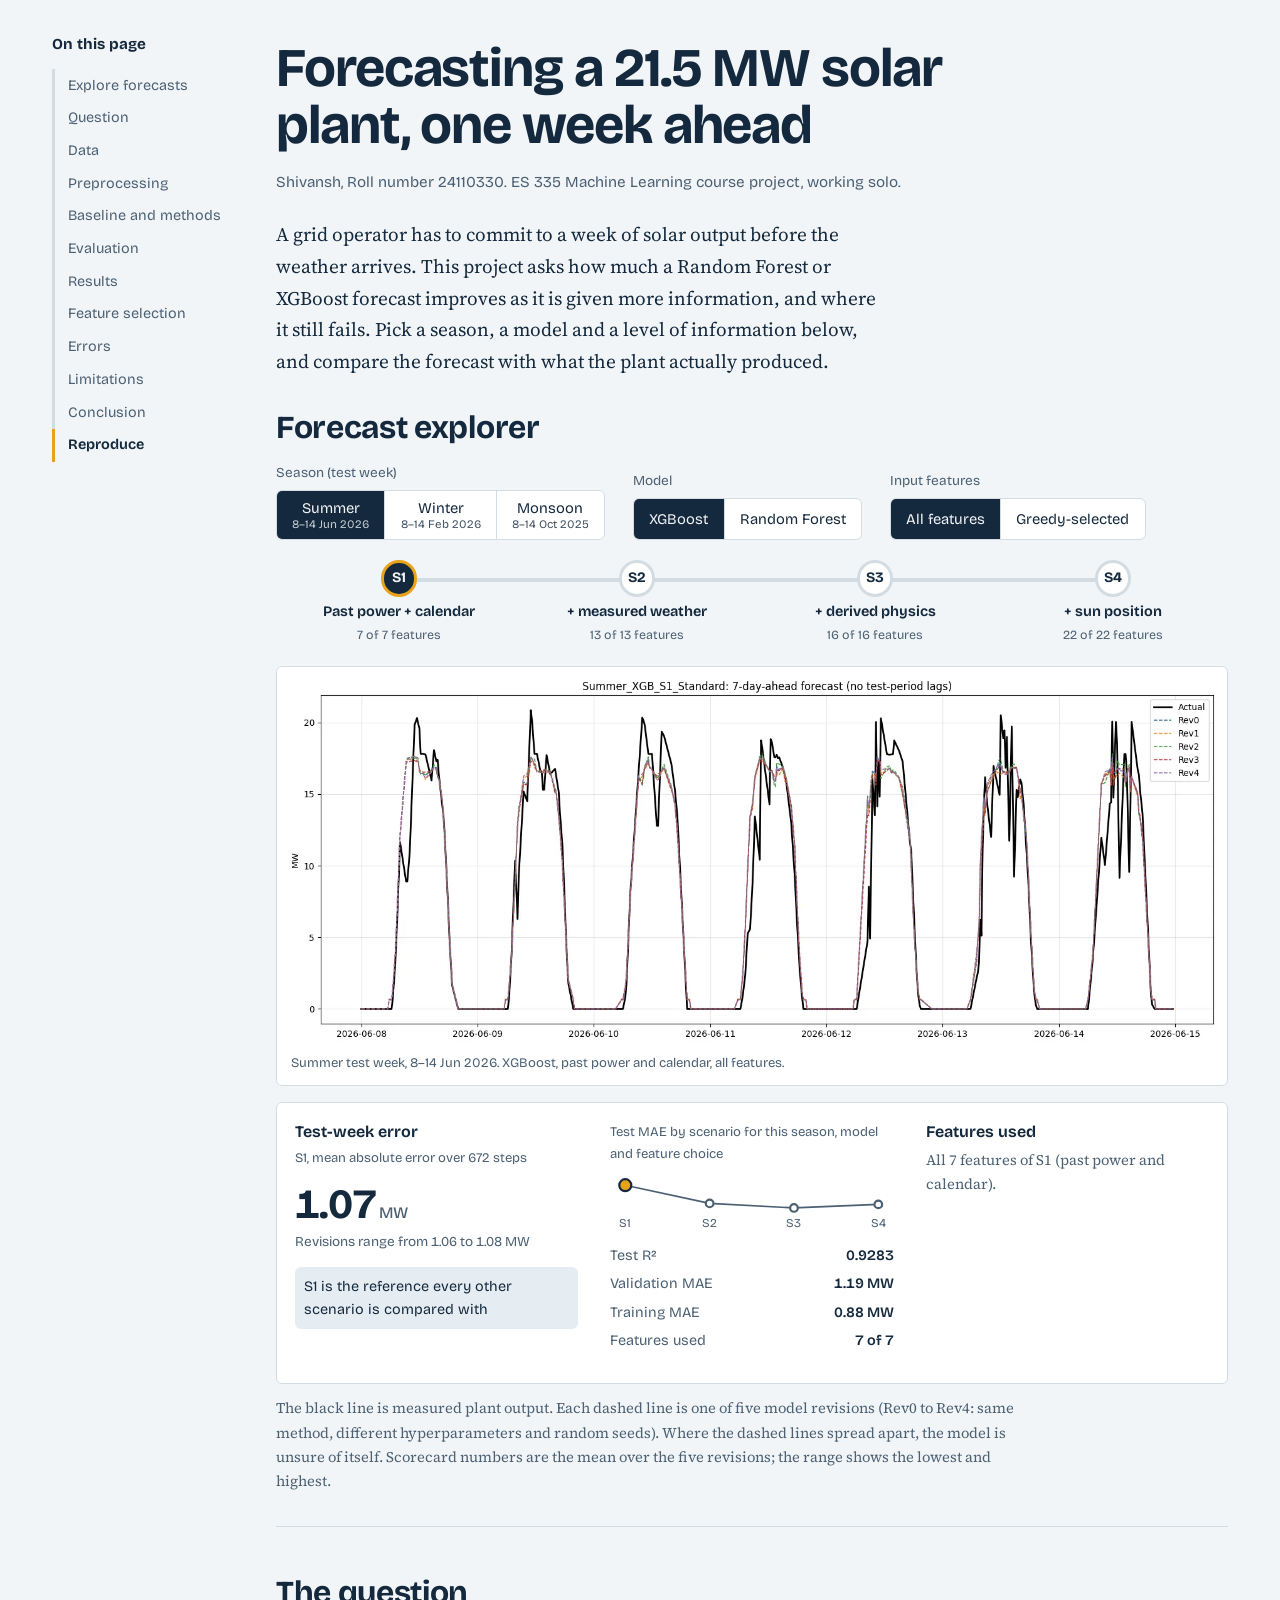
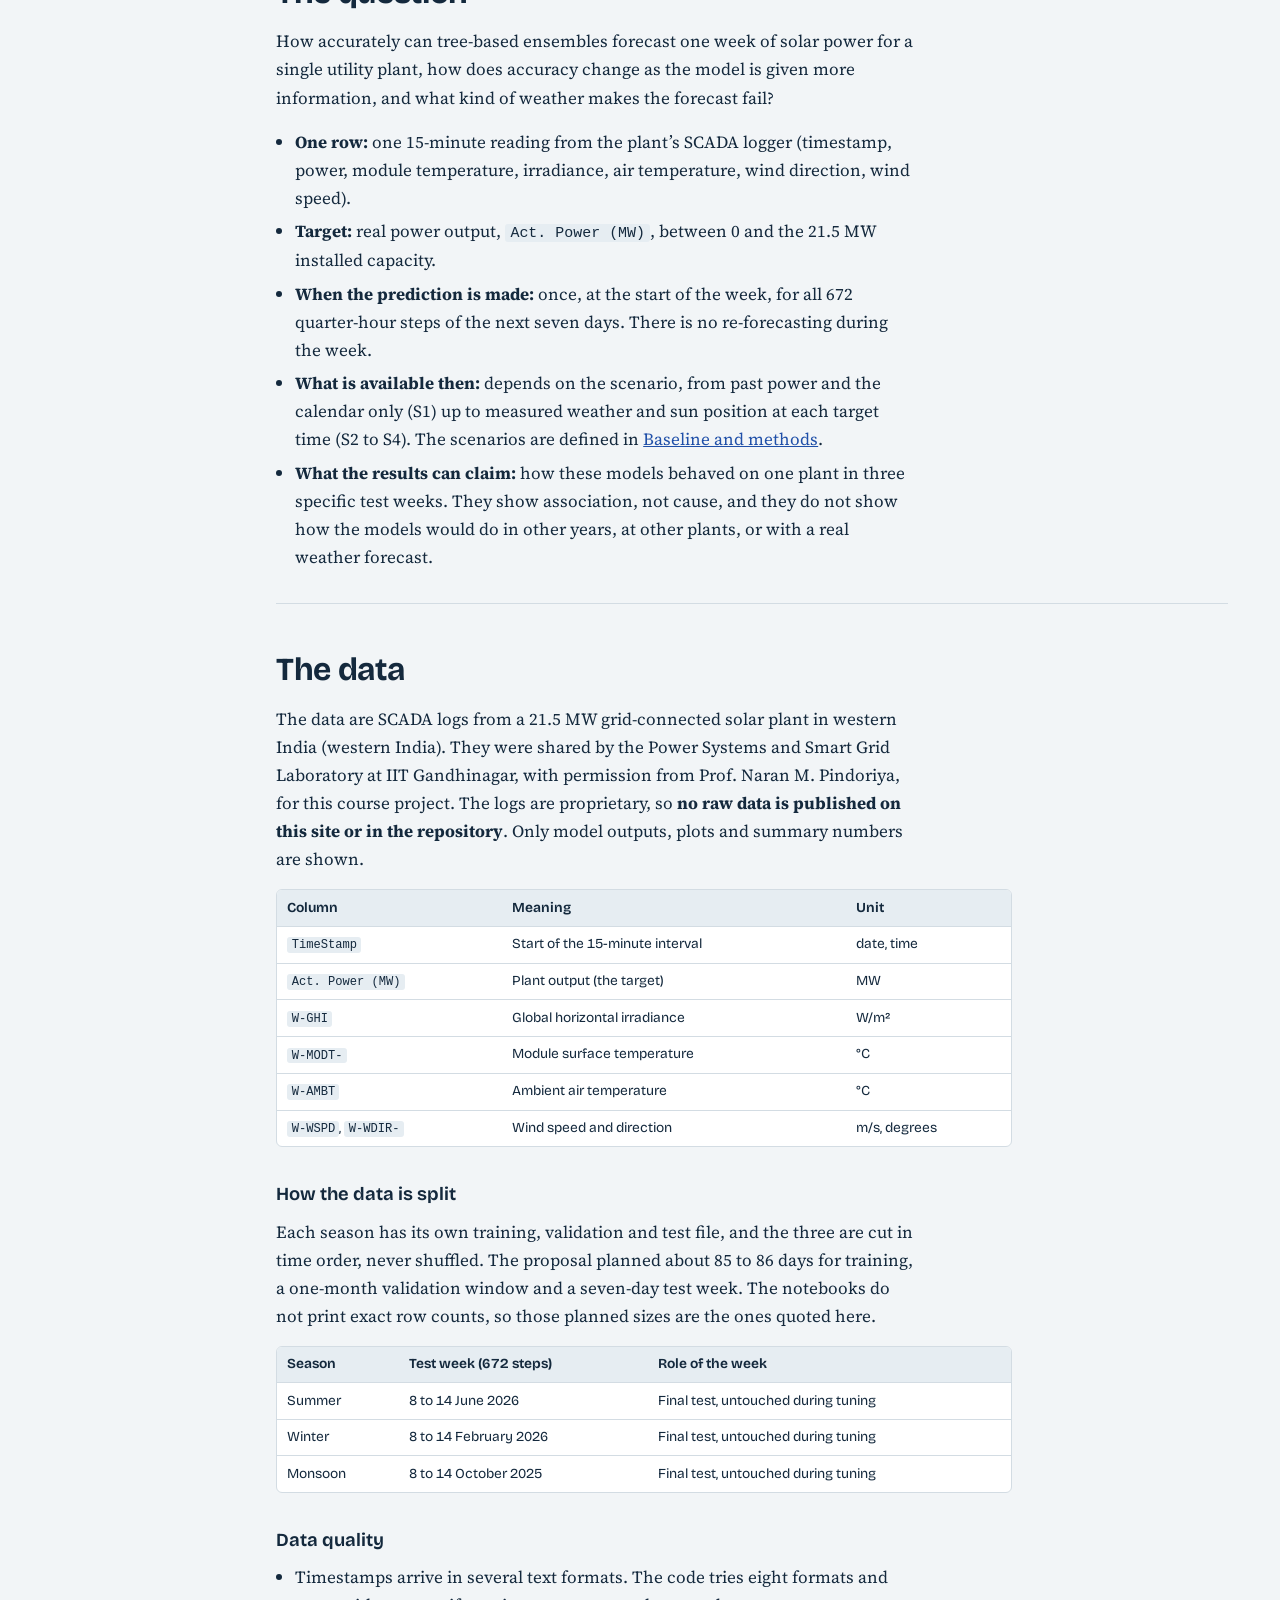
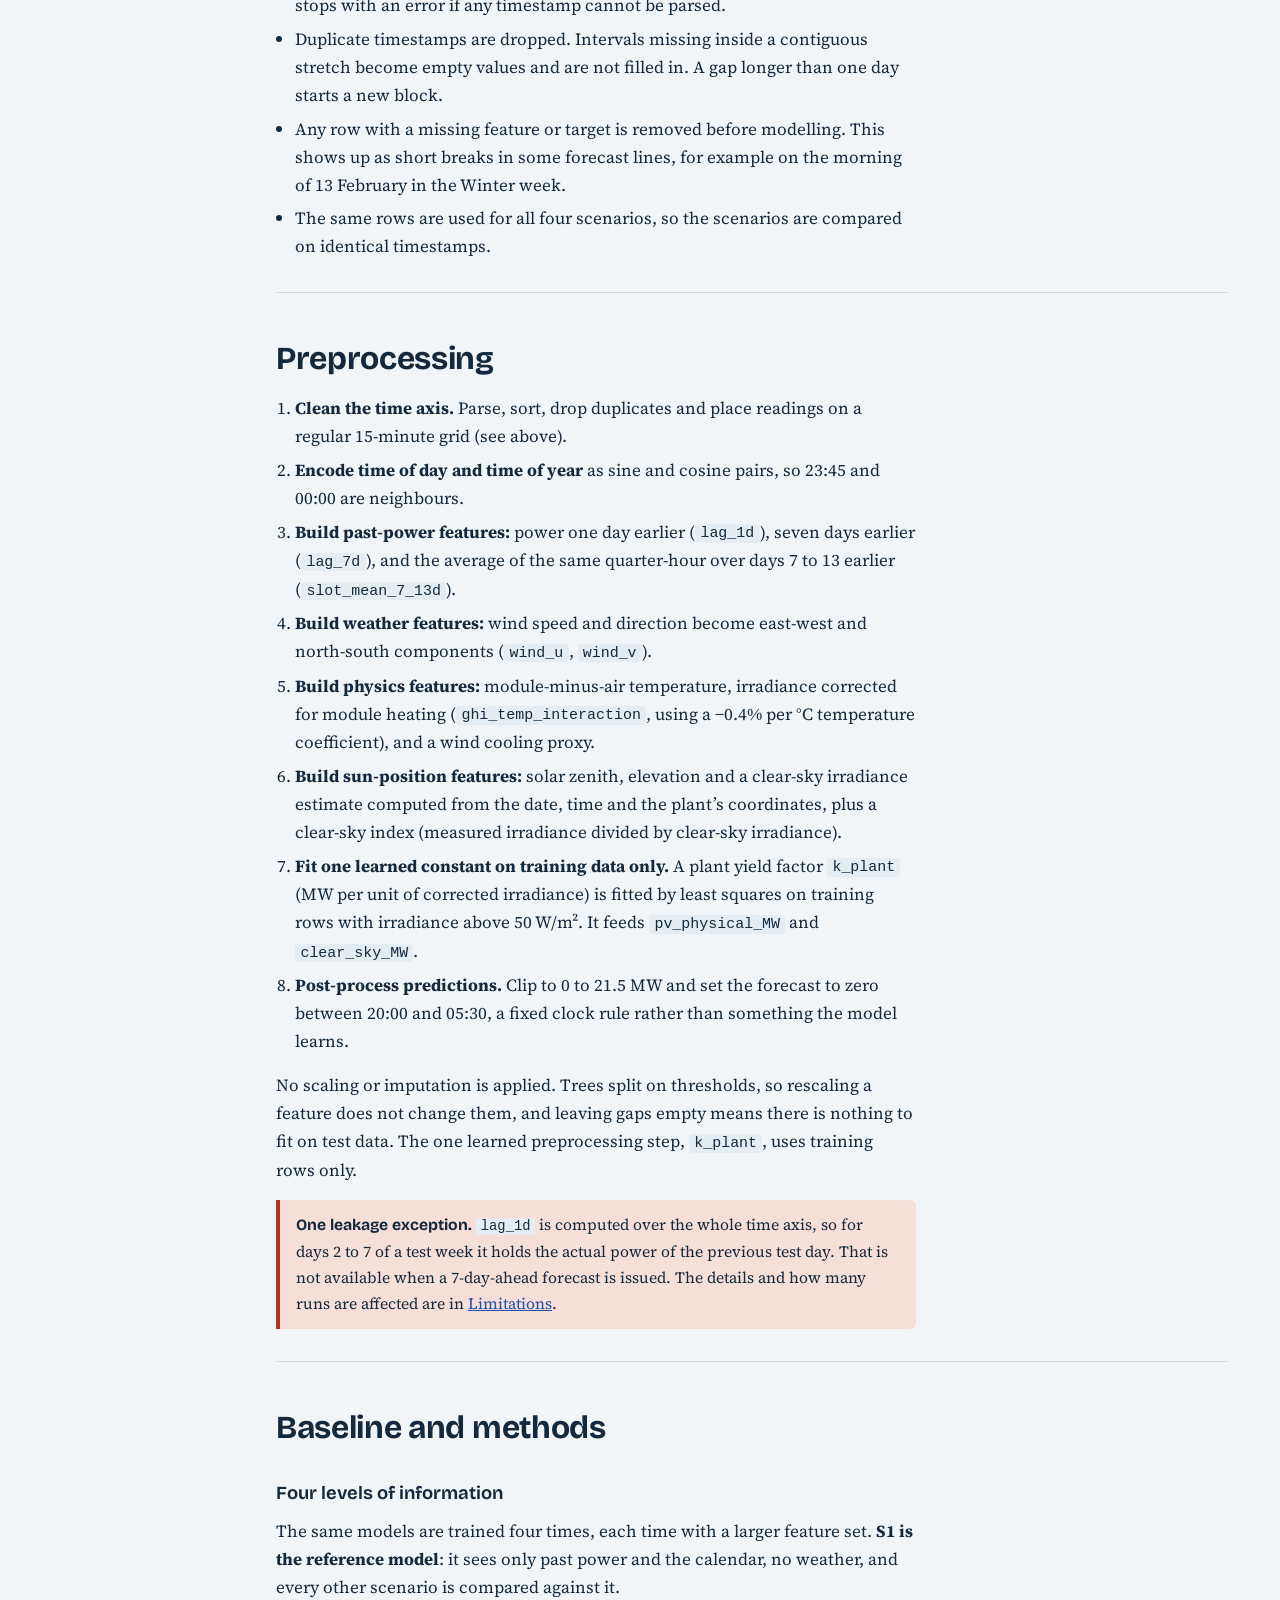
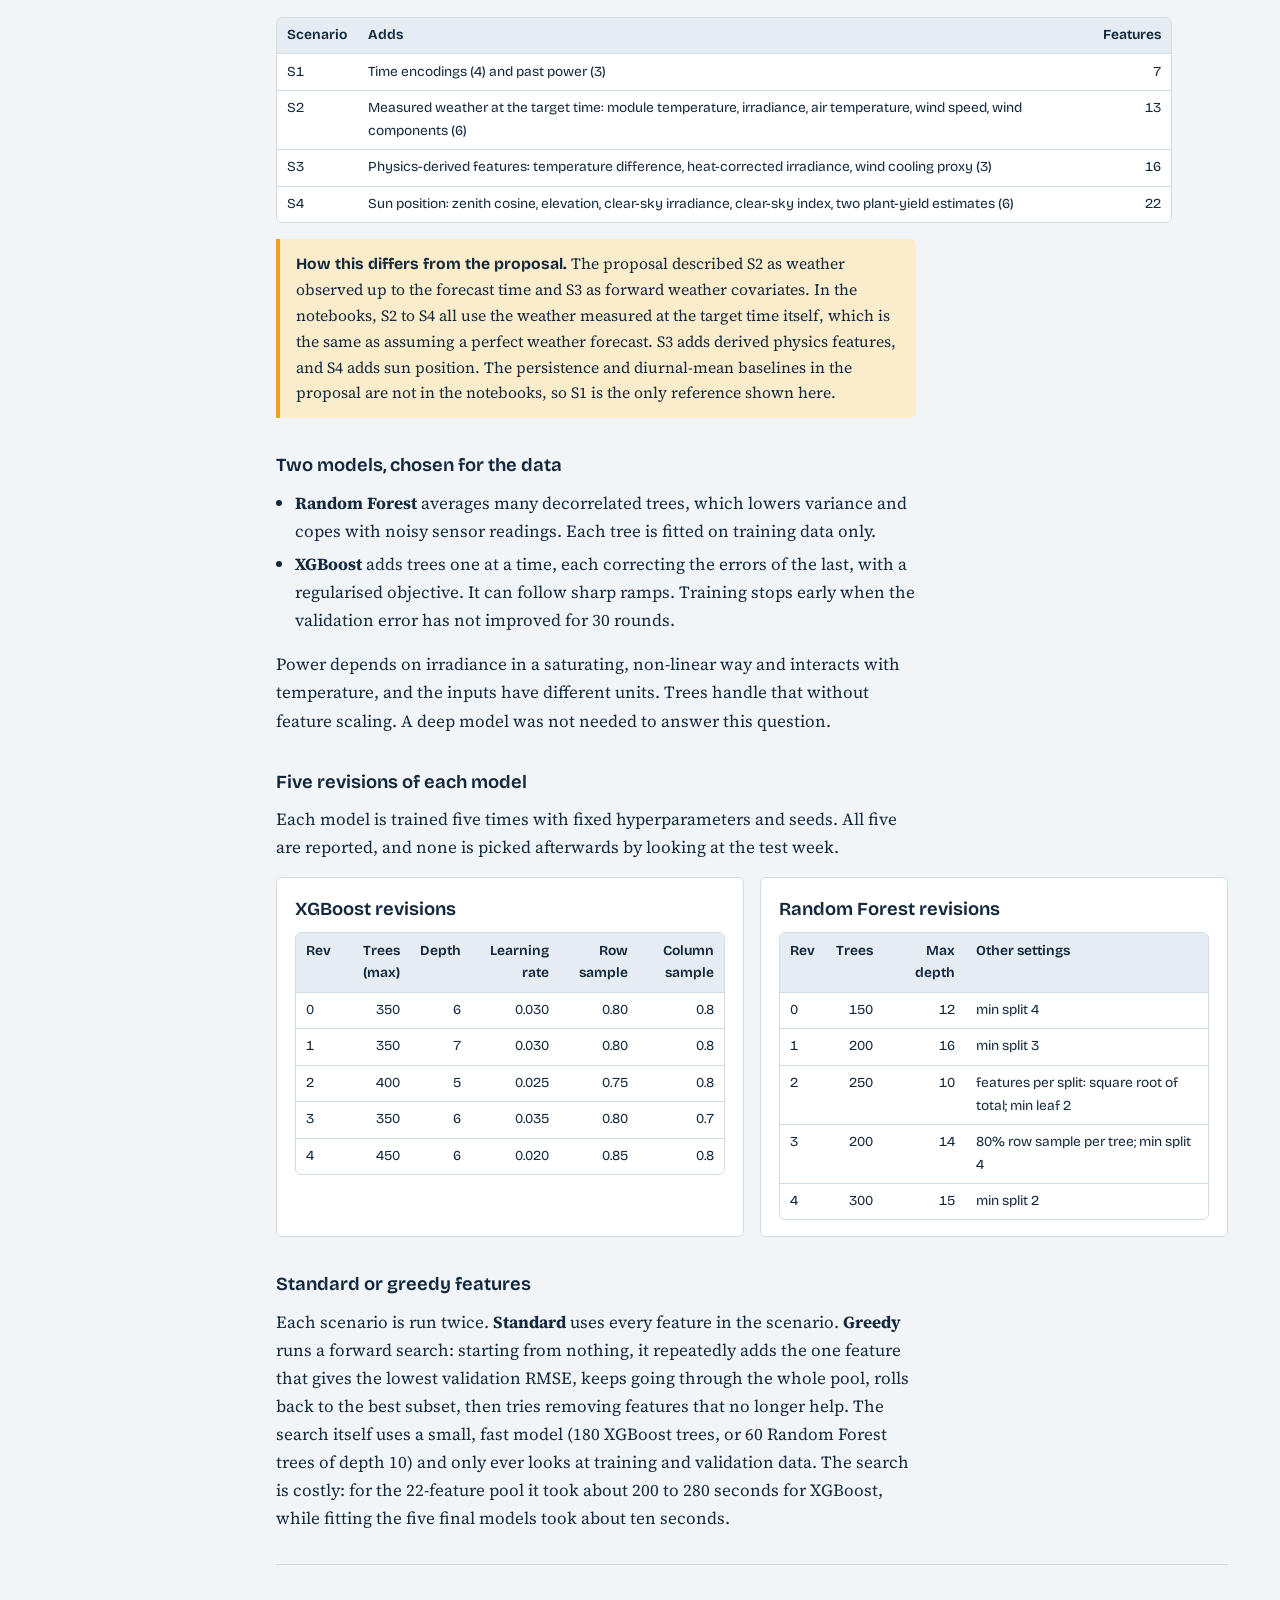
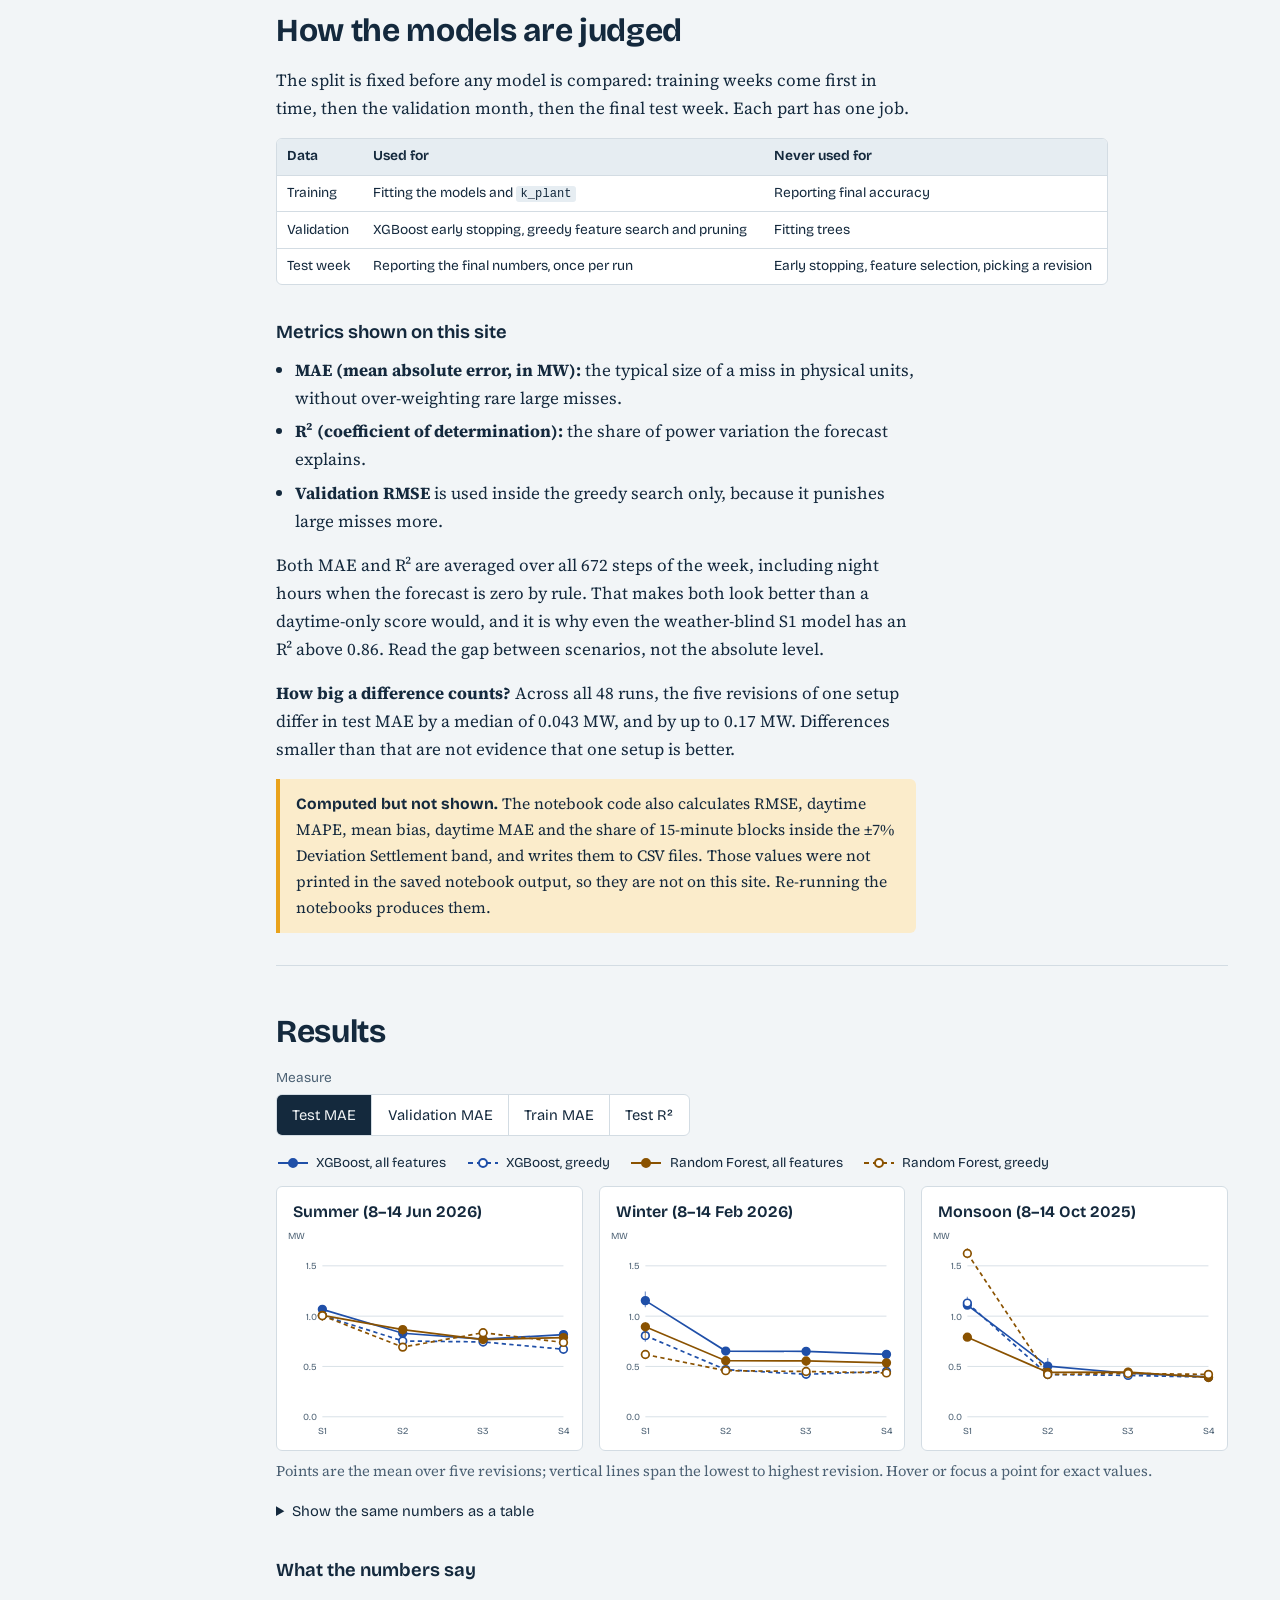
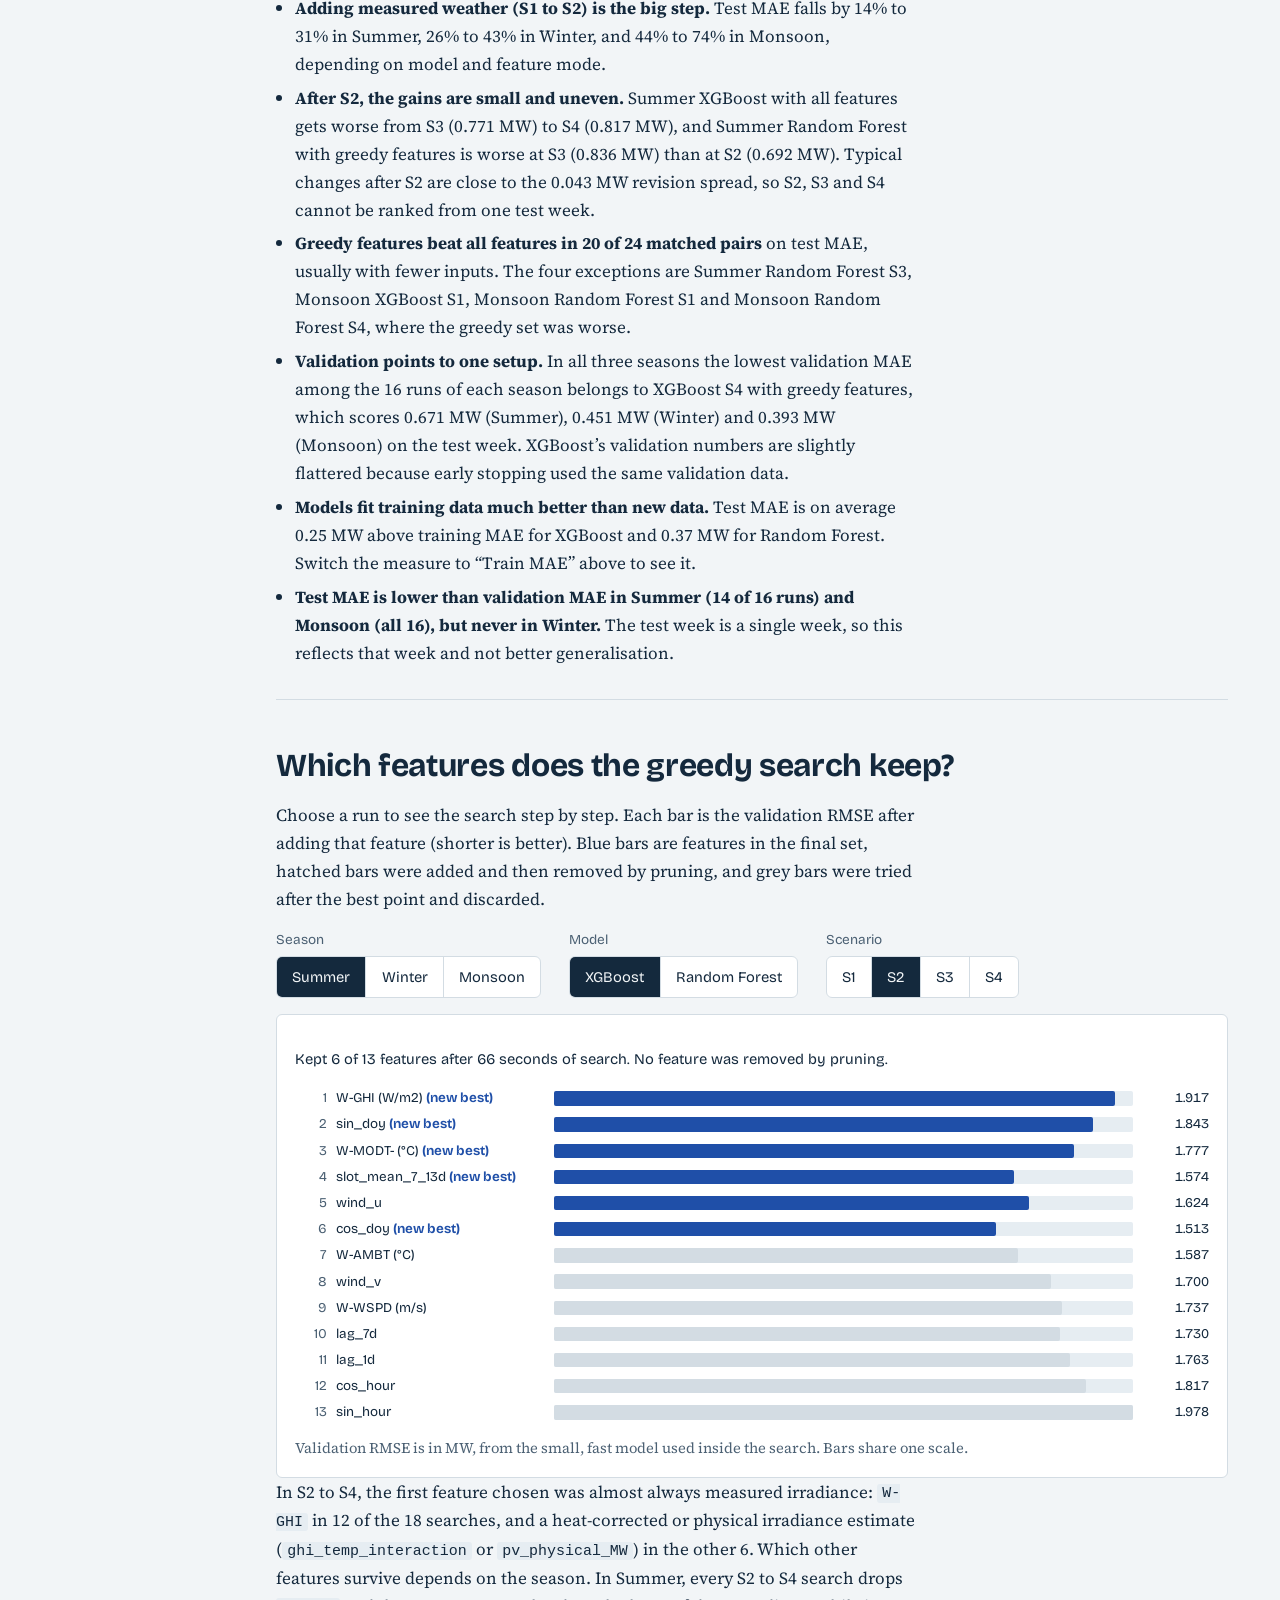
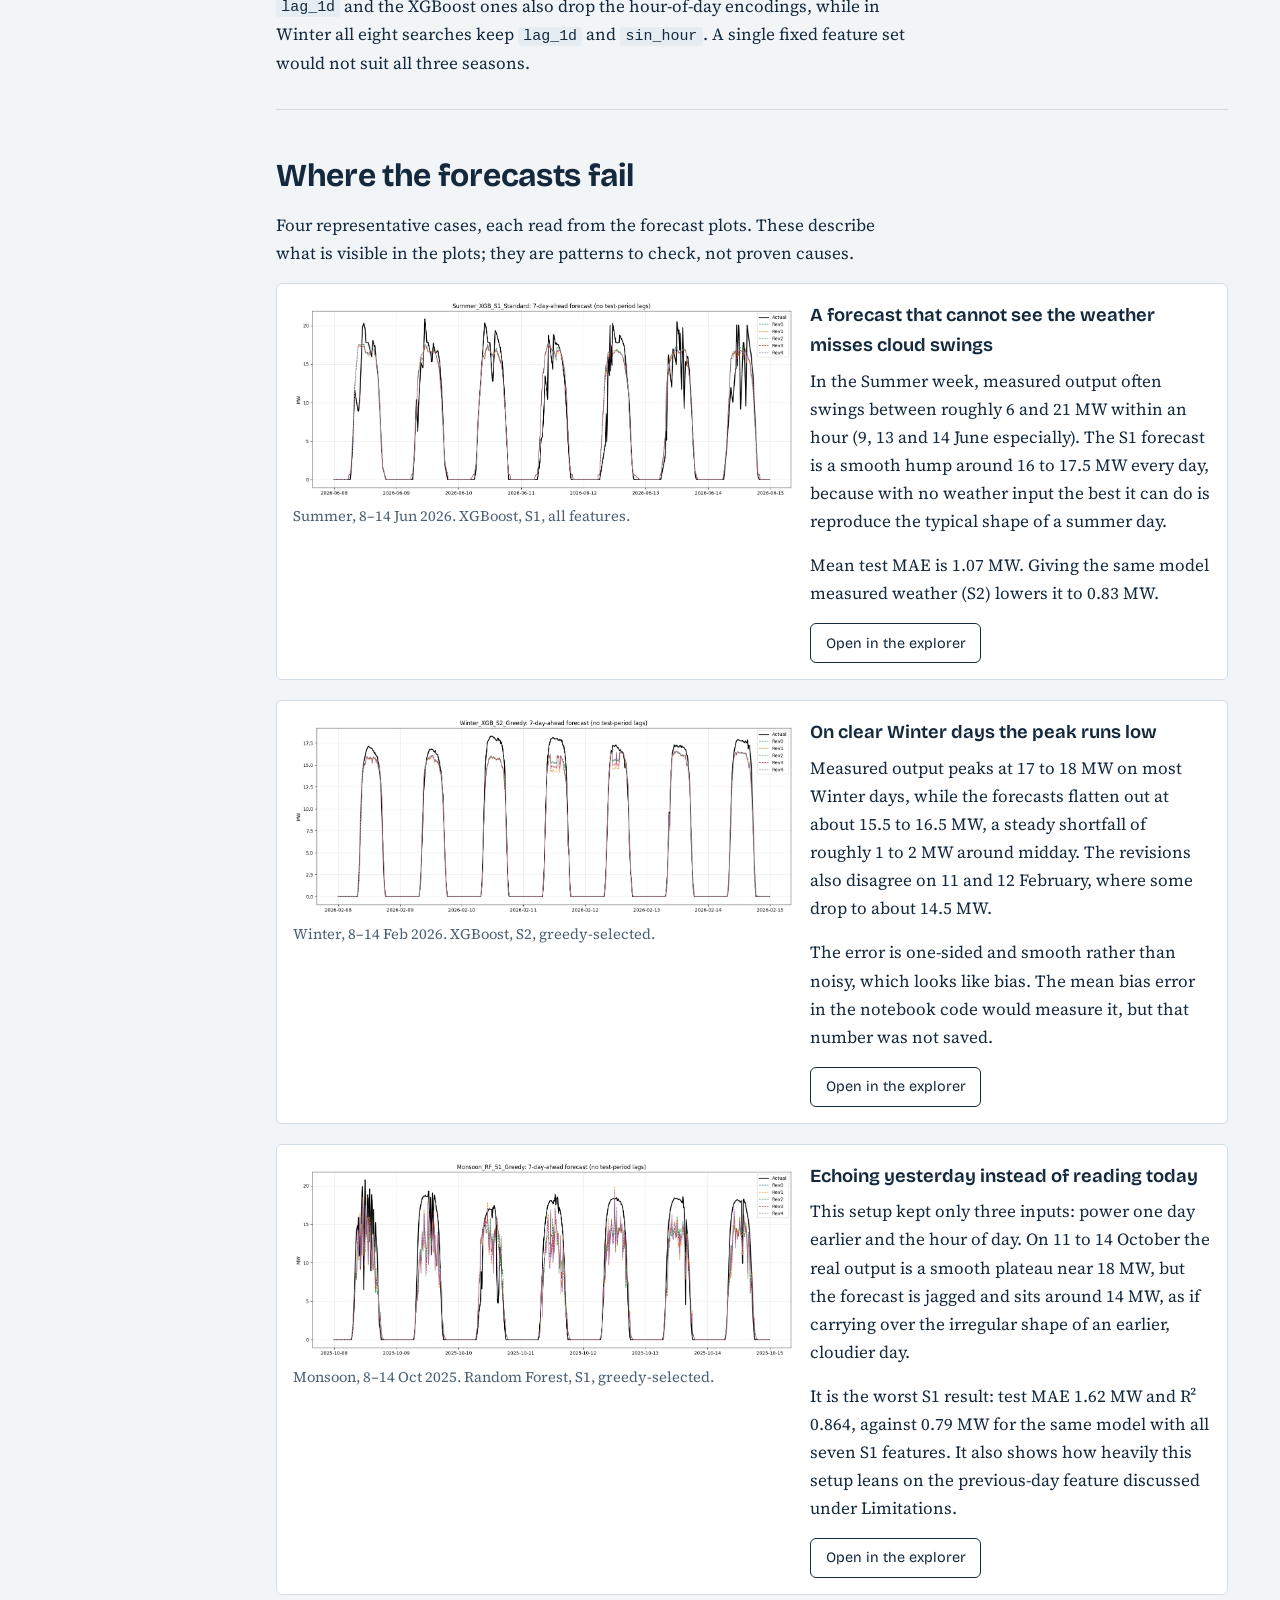
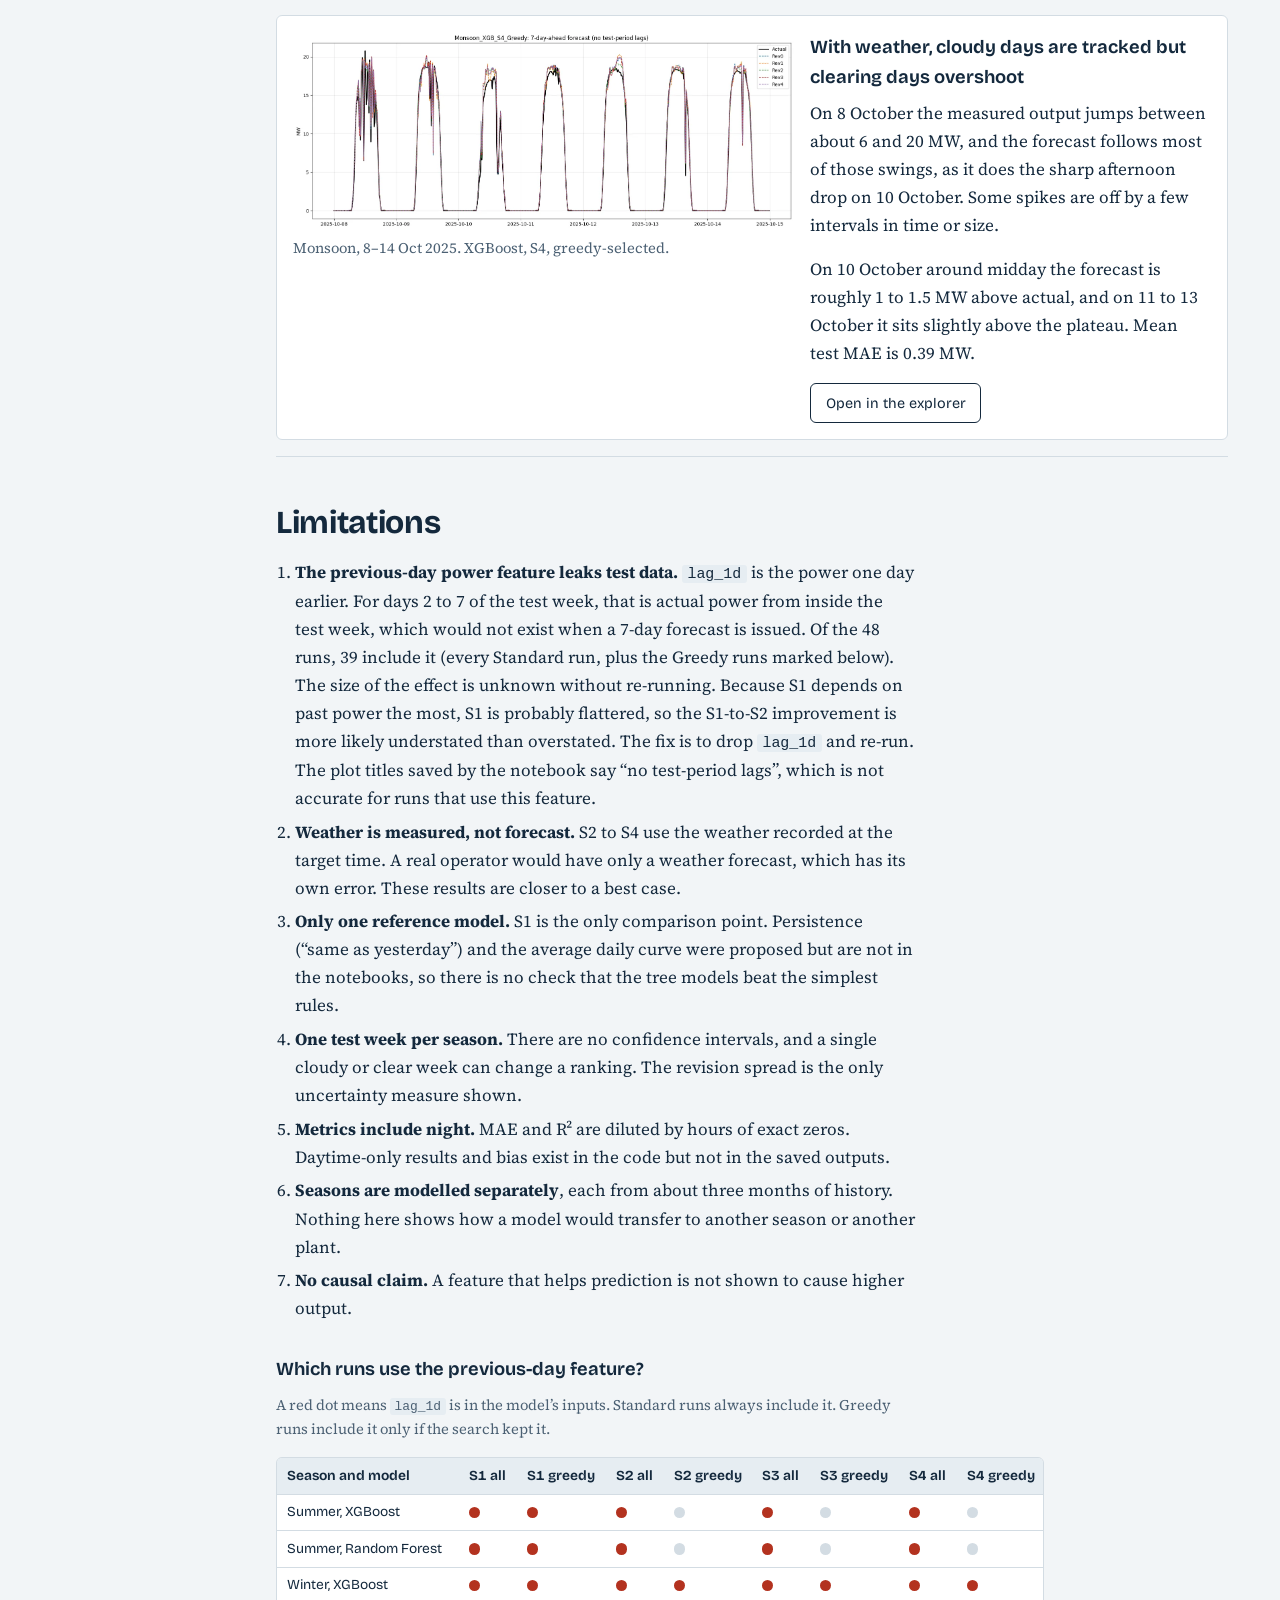
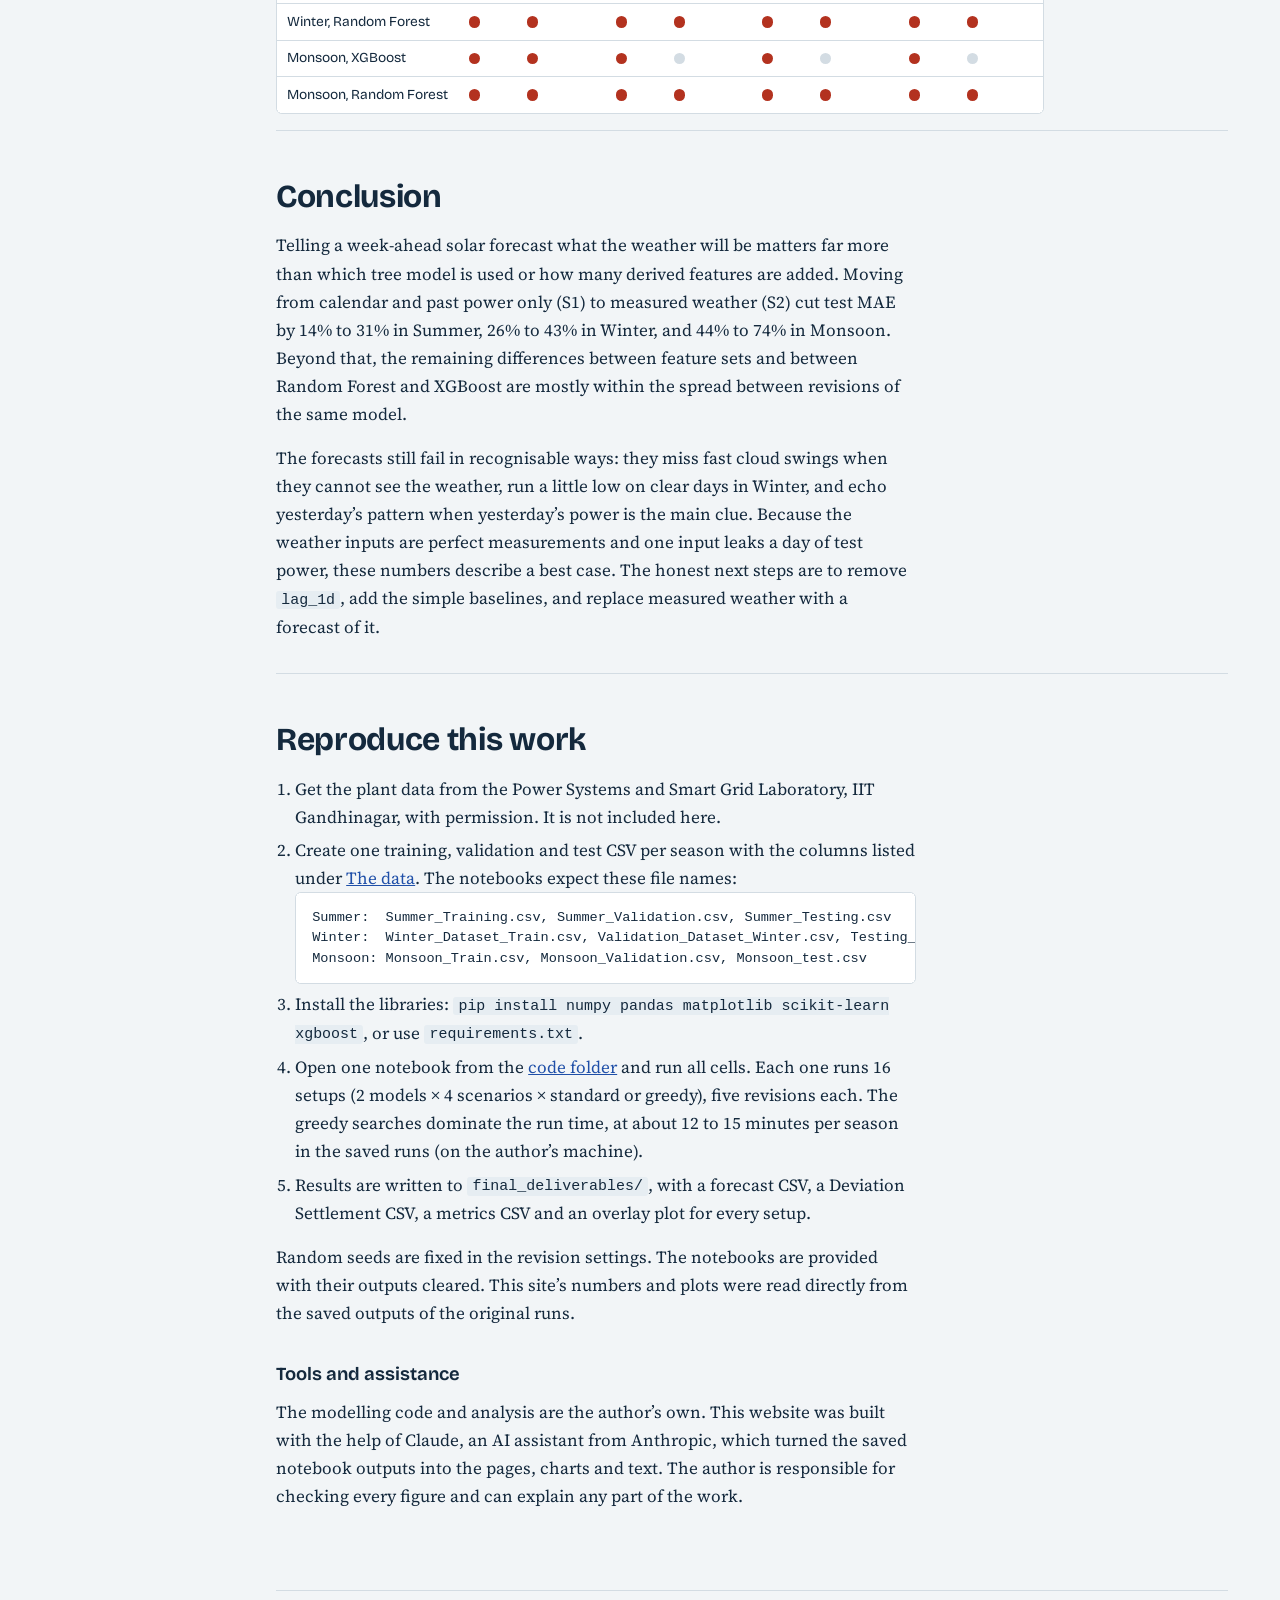
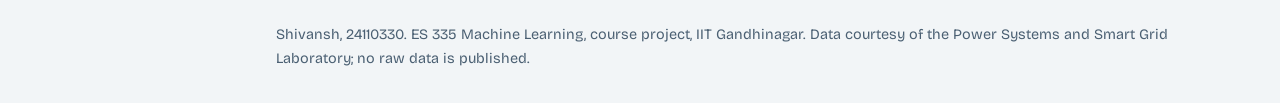
==== index.html @ 918ffd6d "Initial commit for solar forecast project website" ====
<!DOCTYPE html>
<html lang="en">
<head>
<meta charset="utf-8">
<meta name="viewport" content="width=device-width, initial-scale=1">
<title>Forecasting a 21.5 MW solar plant, one week ahead</title>
<meta name="description" content="ES 335 course project: Random Forest and XGBoost forecasts of a 21.5 MW solar PV plant over three seasonal test weeks, with four levels of input information.">
<link rel="icon" href="data:image/svg+xml,%3Csvg xmlns='http://www.w3.org/2000/svg' viewBox='0 0 100 100'%3E%3Ctext y='.9em' font-size='90'%3E☀%3C/text%3E%3C/svg%3E">
<link rel="preconnect" href="https://fonts.googleapis.com">
<link rel="preconnect" href="https://fonts.gstatic.com" crossorigin>
<link href="https://fonts.googleapis.com/css2?family=Bricolage+Grotesque:opsz,wght@12..96,400;12..96,500;12..96,650;12..96,700&family=Source+Serif+4:ital,opsz,wght@0,8..60,400;0,8..60,600;1,8..60,400&display=swap" rel="stylesheet">
<link rel="stylesheet" href="assets/style.css">
</head>
<body>
<a class="skip" href="#main">Skip to content</a>
<div class="shell">
<nav class="toc" aria-label="Sections">
  <strong>On this page</strong>
  <a href="#explorer">Explore forecasts</a>
  <a href="#question">Question</a>
  <a href="#data">Data</a>
  <a href="#preprocessing">Preprocessing</a>
  <a href="#methods">Baseline and methods</a>
  <a href="#evaluation">Evaluation</a>
  <a href="#results">Results</a>
  <a href="#selection">Feature selection</a>
  <a href="#errors">Errors</a>
  <a href="#limitations">Limitations</a>
  <a href="#conclusion">Conclusion</a>
  <a href="#reproduce">Reproduce</a>
</nav>

<main id="main">

<section class="first hero" aria-labelledby="h-top">
  <h1 id="h-top">Forecasting a 21.5 MW solar plant, one week ahead</h1>
  <p class="byline">Shivansh, Roll number 24110330. ES 335 Machine Learning course project, working solo.</p>
  <p class="lead">A grid operator has to commit to a week of solar output before the weather arrives. This project asks how much a Random Forest or XGBoost forecast improves as it is given more information, and where it still fails. Pick a season, a model and a level of information below, and compare the forecast with what the plant actually produced.</p>
</section>

<section id="explorer" class="first" style="padding-top:0;border-top:0" aria-labelledby="h-explorer">
  <h2 id="h-explorer">Forecast explorer</h2>
  <div class="controls">
    <fieldset class="ctl"><legend>Season (test week)</legend>
      <div class="seg" role="radiogroup" aria-label="Season" data-ctl="season"></div></fieldset>
    <fieldset class="ctl"><legend>Model</legend>
      <div class="seg" role="radiogroup" aria-label="Model" data-ctl="model"></div></fieldset>
    <fieldset class="ctl"><legend>Input features</legend>
      <div class="seg" role="radiogroup" aria-label="Input features" data-ctl="mode"></div></fieldset>
  </div>

  <div class="rail" id="rail" role="radiogroup" aria-label="Level of information given to the model"><span class="fill" id="railfill" aria-hidden="true"></span></div>

  <div class="explorer">
    <figure class="plot" id="plotbox" style="margin:0">
      <img id="plotimg" alt="" width="1489" height="590">
      <div class="empty" id="plotempty" hidden></div>
      <figcaption id="plotcap"></figcaption>
    </figure>
    <aside class="score" id="score" aria-live="polite" aria-label="Scorecard for the selected forecast"></aside>
  </div>
  <p class="small" style="max-width:48rem;margin-top:.75rem">The black line is measured plant output. Each dashed line is one of five model revisions (Rev0 to Rev4: same method, different hyperparameters and random seeds). Where the dashed lines spread apart, the model is unsure of itself. Scorecard numbers are the mean over the five revisions; the range shows the lowest and highest.</p>
</section>

<section id="question" aria-labelledby="h-question">
  <h2 id="h-question">The question</h2>
  <div class="prose">
    <p>How accurately can tree-based ensembles forecast one week of solar power for a single utility plant, how does accuracy change as the model is given more information, and what kind of weather makes the forecast fail?</p>
    <ul>
      <li><strong>One row:</strong> one 15-minute reading from the plant’s SCADA logger (timestamp, power, module temperature, irradiance, air temperature, wind direction, wind speed).</li>
      <li><strong>Target:</strong> real power output, <code>Act. Power (MW)</code>, between 0 and the 21.5 MW installed capacity.</li>
      <li><strong>When the prediction is made:</strong> once, at the start of the week, for all 672 quarter-hour steps of the next seven days. There is no re-forecasting during the week.</li>
      <li><strong>What is available then:</strong> depends on the scenario, from past power and the calendar only (S1) up to measured weather and sun position at each target time (S2 to S4). The scenarios are defined in <a href="#methods">Baseline and methods</a>.</li>
      <li><strong>What the results can claim:</strong> how these models behaved on one plant in three specific test weeks. They show association, not cause, and they do not show how the models would do in other years, at other plants, or with a real weather forecast.</li>
    </ul>
  </div>
</section>

<section id="data" aria-labelledby="h-data">
  <h2 id="h-data">The data</h2>
  <div class="prose">
    <p>The data are SCADA logs from a 21.5 MW grid-connected solar plant in western India (western India). They were shared by the Power Systems and Smart Grid Laboratory at IIT Gandhinagar, with permission from Prof. Naran M. Pindoriya, for this course project. The logs are proprietary, so <strong>no raw data is published on this site or in the repository</strong>. Only model outputs, plots and summary numbers are shown.</p>
  </div>
  <div class="tablewrap" style="max-width:46rem"><table>
    <thead><tr><th>Column</th><th>Meaning</th><th>Unit</th></tr></thead>
    <tbody>
      <tr><td><code>TimeStamp</code></td><td>Start of the 15-minute interval</td><td>date, time</td></tr>
      <tr><td><code>Act. Power (MW)</code></td><td>Plant output (the target)</td><td>MW</td></tr>
      <tr><td><code>W-GHI</code></td><td>Global horizontal irradiance</td><td>W/m²</td></tr>
      <tr><td><code>W-MODT-</code></td><td>Module surface temperature</td><td>°C</td></tr>
      <tr><td><code>W-AMBT</code></td><td>Ambient air temperature</td><td>°C</td></tr>
      <tr><td><code>W-WSPD</code>, <code>W-WDIR-</code></td><td>Wind speed and direction</td><td>m/s, degrees</td></tr>
    </tbody></table></div>
  <div class="prose">
    <h3>How the data is split</h3>
    <p>Each season has its own training, validation and test file, and the three are cut in time order, never shuffled. The proposal planned about 85 to 86 days for training, a one-month validation window and a seven-day test week. The notebooks do not print exact row counts, so those planned sizes are the ones quoted here.</p>
  </div>
  <div class="tablewrap" style="max-width:46rem"><table>
    <thead><tr><th>Season</th><th>Test week (672 steps)</th><th>Role of the week</th></tr></thead>
    <tbody>
      <tr><td>Summer</td><td>8 to 14 June 2026</td><td>Final test, untouched during tuning</td></tr>
      <tr><td>Winter</td><td>8 to 14 February 2026</td><td>Final test, untouched during tuning</td></tr>
      <tr><td>Monsoon</td><td>8 to 14 October 2025</td><td>Final test, untouched during tuning</td></tr>
    </tbody></table></div>
  <div class="prose">
    <h3>Data quality</h3>
    <ul>
      <li>Timestamps arrive in several text formats. The code tries eight formats and stops with an error if any timestamp cannot be parsed.</li>
      <li>Duplicate timestamps are dropped. Intervals missing inside a contiguous stretch become empty values and are not filled in. A gap longer than one day starts a new block.</li>
      <li>Any row with a missing feature or target is removed before modelling. This shows up as short breaks in some forecast lines, for example on the morning of 13 February in the Winter week.</li>
      <li>The same rows are used for all four scenarios, so the scenarios are compared on identical timestamps.</li>
    </ul>
  </div>
</section>

<section id="preprocessing" aria-labelledby="h-pre">
  <h2 id="h-pre">Preprocessing</h2>
  <div class="prose">
    <ol>
      <li><strong>Clean the time axis.</strong> Parse, sort, drop duplicates and place readings on a regular 15-minute grid (see above).</li>
      <li><strong>Encode time of day and time of year</strong> as sine and cosine pairs, so 23:45 and 00:00 are neighbours.</li>
      <li><strong>Build past-power features:</strong> power one day earlier (<code>lag_1d</code>), seven days earlier (<code>lag_7d</code>), and the average of the same quarter-hour over days 7 to 13 earlier (<code>slot_mean_7_13d</code>).</li>
      <li><strong>Build weather features:</strong> wind speed and direction become east-west and north-south components (<code>wind_u</code>, <code>wind_v</code>).</li>
      <li><strong>Build physics features:</strong> module-minus-air temperature, irradiance corrected for module heating (<code>ghi_temp_interaction</code>, using a −0.4% per °C temperature coefficient), and a wind cooling proxy.</li>
      <li><strong>Build sun-position features:</strong> solar zenith, elevation and a clear-sky irradiance estimate computed from the date, time and the plant’s coordinates, plus a clear-sky index (measured irradiance divided by clear-sky irradiance).</li>
      <li><strong>Fit one learned constant on training data only.</strong> A plant yield factor <code>k_plant</code> (MW per unit of corrected irradiance) is fitted by least squares on training rows with irradiance above 50 W/m². It feeds <code>pv_physical_MW</code> and <code>clear_sky_MW</code>.</li>
      <li><strong>Post-process predictions.</strong> Clip to 0 to 21.5 MW and set the forecast to zero between 20:00 and 05:30, a fixed clock rule rather than something the model learns.</li>
    </ol>
    <p>No scaling or imputation is applied. Trees split on thresholds, so rescaling a feature does not change them, and leaving gaps empty means there is nothing to fit on test data. The one learned preprocessing step, <code>k_plant</code>, uses training rows only.</p>
    <div class="note alert"><strong>One leakage exception.</strong> <code>lag_1d</code> is computed over the whole time axis, so for days 2 to 7 of a test week it holds the actual power of the previous test day. That is not available when a 7-day-ahead forecast is issued. The details and how many runs are affected are in <a href="#limitations">Limitations</a>.</div>
  </div>
</section>

<section id="methods" aria-labelledby="h-methods">
  <h2 id="h-methods">Baseline and methods</h2>
  <div class="prose">
    <h3>Four levels of information</h3>
    <p>The same models are trained four times, each time with a larger feature set. <strong>S1 is the reference model</strong>: it sees only past power and the calendar, no weather, and every other scenario is compared against it.</p>
  </div>
  <div class="tablewrap" style="max-width:56rem"><table>
    <thead><tr><th>Scenario</th><th>Adds</th><th class="num">Features</th></tr></thead>
    <tbody>
      <tr><td>S1</td><td>Time encodings (4) and past power (3)</td><td class="num">7</td></tr>
      <tr><td>S2</td><td>Measured weather at the target time: module temperature, irradiance, air temperature, wind speed, wind components (6)</td><td class="num">13</td></tr>
      <tr><td>S3</td><td>Physics-derived features: temperature difference, heat-corrected irradiance, wind cooling proxy (3)</td><td class="num">16</td></tr>
      <tr><td>S4</td><td>Sun position: zenith cosine, elevation, clear-sky irradiance, clear-sky index, two plant-yield estimates (6)</td><td class="num">22</td></tr>
    </tbody></table></div>
  <div class="note"><strong>How this differs from the proposal.</strong> The proposal described S2 as weather observed up to the forecast time and S3 as forward weather covariates. In the notebooks, S2 to S4 all use the weather measured at the target time itself, which is the same as assuming a perfect weather forecast. S3 adds derived physics features, and S4 adds sun position. The persistence and diurnal-mean baselines in the proposal are not in the notebooks, so S1 is the only reference shown here.</div>

  <div class="prose">
    <h3>Two models, chosen for the data</h3>
    <ul>
      <li><strong>Random Forest</strong> averages many decorrelated trees, which lowers variance and copes with noisy sensor readings. Each tree is fitted on training data only.</li>
      <li><strong>XGBoost</strong> adds trees one at a time, each correcting the errors of the last, with a regularised objective. It can follow sharp ramps. Training stops early when the validation error has not improved for 30 rounds.</li>
    </ul>
    <p>Power depends on irradiance in a saturating, non-linear way and interacts with temperature, and the inputs have different units. Trees handle that without feature scaling. A deep model was not needed to answer this question.</p>
    <h3>Five revisions of each model</h3>
    <p>Each model is trained five times with fixed hyperparameters and seeds. All five are reported, and none is picked afterwards by looking at the test week.</p>
  </div>
  <div class="rev-grid">
    <div class="card"><h3>XGBoost revisions</h3>
      <div class="tablewrap"><table><thead><tr><th>Rev</th><th class="num">Trees (max)</th><th class="num">Depth</th><th class="num">Learning rate</th><th class="num">Row sample</th><th class="num">Column sample</th></tr></thead><tbody>
      <tr><td>0</td><td class="num">350</td><td class="num">6</td><td class="num">0.030</td><td class="num">0.80</td><td class="num">0.8</td></tr>
      <tr><td>1</td><td class="num">350</td><td class="num">7</td><td class="num">0.030</td><td class="num">0.80</td><td class="num">0.8</td></tr>
      <tr><td>2</td><td class="num">400</td><td class="num">5</td><td class="num">0.025</td><td class="num">0.75</td><td class="num">0.8</td></tr>
      <tr><td>3</td><td class="num">350</td><td class="num">6</td><td class="num">0.035</td><td class="num">0.80</td><td class="num">0.7</td></tr>
      <tr><td>4</td><td class="num">450</td><td class="num">6</td><td class="num">0.020</td><td class="num">0.85</td><td class="num">0.8</td></tr></tbody></table></div></div>
    <div class="card"><h3>Random Forest revisions</h3>
      <div class="tablewrap"><table><thead><tr><th>Rev</th><th class="num">Trees</th><th class="num">Max depth</th><th>Other settings</th></tr></thead><tbody>
      <tr><td>0</td><td class="num">150</td><td class="num">12</td><td>min split 4</td></tr>
      <tr><td>1</td><td class="num">200</td><td class="num">16</td><td>min split 3</td></tr>
      <tr><td>2</td><td class="num">250</td><td class="num">10</td><td>features per split: square root of total; min leaf 2</td></tr>
      <tr><td>3</td><td class="num">200</td><td class="num">14</td><td>80% row sample per tree; min split 4</td></tr>
      <tr><td>4</td><td class="num">300</td><td class="num">15</td><td>min split 2</td></tr></tbody></table></div></div>
  </div>
  <div class="prose">
    <h3>Standard or greedy features</h3>
    <p>Each scenario is run twice. <strong>Standard</strong> uses every feature in the scenario. <strong>Greedy</strong> runs a forward search: starting from nothing, it repeatedly adds the one feature that gives the lowest validation RMSE, keeps going through the whole pool, rolls back to the best subset, then tries removing features that no longer help. The search itself uses a small, fast model (180 XGBoost trees, or 60 Random Forest trees of depth 10) and only ever looks at training and validation data. The search is costly: for the 22-feature pool it took about 200 to 280 seconds for XGBoost, while fitting the five final models took about ten seconds.</p>
  </div>
</section>

<section id="evaluation" aria-labelledby="h-eval">
  <h2 id="h-eval">How the models are judged</h2>
  <div class="prose">
    <p>The split is fixed before any model is compared: training weeks come first in time, then the validation month, then the final test week. Each part has one job.</p>
  </div>
  <div class="tablewrap" style="max-width:52rem"><table>
    <thead><tr><th>Data</th><th>Used for</th><th>Never used for</th></tr></thead>
    <tbody>
      <tr><td>Training</td><td>Fitting the models and <code>k_plant</code></td><td>Reporting final accuracy</td></tr>
      <tr><td>Validation</td><td>XGBoost early stopping, greedy feature search and pruning</td><td>Fitting trees</td></tr>
      <tr><td>Test week</td><td>Reporting the final numbers, once per run</td><td>Early stopping, feature selection, picking a revision</td></tr>
    </tbody></table></div>
  <div class="prose">
    <h3>Metrics shown on this site</h3>
    <ul>
      <li><strong>MAE (mean absolute error, in MW):</strong> the typical size of a miss in physical units, without over-weighting rare large misses.</li>
      <li><strong>R² (coefficient of determination):</strong> the share of power variation the forecast explains.</li>
      <li><strong>Validation RMSE</strong> is used inside the greedy search only, because it punishes large misses more.</li>
    </ul>
    <p>Both MAE and R² are averaged over all 672 steps of the week, including night hours when the forecast is zero by rule. That makes both look better than a daytime-only score would, and it is why even the weather-blind S1 model has an R² above 0.86. Read the gap between scenarios, not the absolute level.</p>
    <p><strong>How big a difference counts?</strong> Across all 48 runs, the five revisions of one setup differ in test MAE by a median of 0.043 MW, and by up to 0.17 MW. Differences smaller than that are not evidence that one setup is better.</p>
    <div class="note"><strong>Computed but not shown.</strong> The notebook code also calculates RMSE, daytime MAPE, mean bias, daytime MAE and the share of 15-minute blocks inside the ±7% Deviation Settlement band, and writes them to CSV files. Those values were not printed in the saved notebook output, so they are not on this site. Re-running the notebooks produces them.</div>
  </div>
</section>

<section id="results" aria-labelledby="h-results">
  <h2 id="h-results">Results</h2>
  <div class="controls">
    <fieldset class="ctl"><legend>Measure</legend>
      <div class="seg" role="radiogroup" aria-label="Measure" data-ctl="lens"></div></fieldset>
  </div>
  <div class="legend" id="legend" aria-hidden="true"></div>
  <div class="charts" id="charts"></div>
  <p class="small" style="margin-top:.5rem">Points are the mean over five revisions; vertical lines span the lowest to highest revision. Hover or focus a point for exact values.</p>
  <details class="tbl"><summary>Show the same numbers as a table</summary><div class="tablewrap" id="restable"></div></details>

  <div class="prose">
    <h3>What the numbers say</h3>
    <ul>
      <li><strong>Adding measured weather (S1 to S2) is the big step.</strong> Test MAE falls by 14% to 31% in Summer, 26% to 43% in Winter, and 44% to 74% in Monsoon, depending on model and feature mode.</li>
      <li><strong>After S2, the gains are small and uneven.</strong> Summer XGBoost with all features gets worse from S3 (0.771 MW) to S4 (0.817 MW), and Summer Random Forest with greedy features is worse at S3 (0.836 MW) than at S2 (0.692 MW). Typical changes after S2 are close to the 0.043 MW revision spread, so S2, S3 and S4 cannot be ranked from one test week.</li>
      <li><strong>Greedy features beat all features in 20 of 24 matched pairs</strong> on test MAE, usually with fewer inputs. The four exceptions are Summer Random Forest S3, Monsoon XGBoost S1, Monsoon Random Forest S1 and Monsoon Random Forest S4, where the greedy set was worse.</li>
      <li><strong>Validation points to one setup.</strong> In all three seasons the lowest validation MAE among the 16 runs of each season belongs to XGBoost S4 with greedy features, which scores 0.671 MW (Summer), 0.451 MW (Winter) and 0.393 MW (Monsoon) on the test week. XGBoost’s validation numbers are slightly flattered because early stopping used the same validation data.</li>
      <li><strong>Models fit training data much better than new data.</strong> Test MAE is on average 0.25 MW above training MAE for XGBoost and 0.37 MW for Random Forest. Switch the measure to “Train MAE” above to see it.</li>
      <li><strong>Test MAE is lower than validation MAE in Summer (14 of 16 runs) and Monsoon (all 16), but never in Winter.</strong> The test week is a single week, so this reflects that week and not better generalisation.</li>
    </ul>
  </div>
</section>

<section id="selection" aria-labelledby="h-sel">
  <h2 id="h-sel">Which features does the greedy search keep?</h2>
  <div class="prose"><p>Choose a run to see the search step by step. Each bar is the validation RMSE after adding that feature (shorter is better). Blue bars are features in the final set, hatched bars were added and then removed by pruning, and grey bars were tried after the best point and discarded.</p></div>
  <div class="controls">
    <fieldset class="ctl"><legend>Season</legend><div class="seg" role="radiogroup" aria-label="Season for search" data-ctl="s_season"></div></fieldset>
    <fieldset class="ctl"><legend>Model</legend><div class="seg" role="radiogroup" aria-label="Model for search" data-ctl="s_model"></div></fieldset>
    <fieldset class="ctl"><legend>Scenario</legend><div class="seg" role="radiogroup" aria-label="Scenario for search" data-ctl="s_scen"></div></fieldset>
  </div>
  <div class="card" id="selbox"></div>
  <div class="prose">
    <p>In S2 to S4, the first feature chosen was almost always measured irradiance: <code>W-GHI</code> in 12 of the 18 searches, and a heat-corrected or physical irradiance estimate (<code>ghi_temp_interaction</code> or <code>pv_physical_MW</code>) in the other 6. Which other features survive depends on the season. In Summer, every S2 to S4 search drops <code>lag_1d</code> and the XGBoost ones also drop the hour-of-day encodings, while in Winter all eight searches keep <code>lag_1d</code> and <code>sin_hour</code>. A single fixed feature set would not suit all three seasons.</p>
  </div>
</section>

<section id="errors" aria-labelledby="h-errors">
  <h2 id="h-errors">Where the forecasts fail</h2>
  <div class="prose"><p>Four representative cases, each read from the forecast plots. These describe what is visible in the plots; they are patterns to check, not proven causes.</p></div>
  <div class="cases" id="cases"></div>
</section>

<section id="limitations" aria-labelledby="h-lim">
  <h2 id="h-lim">Limitations</h2>
  <div class="prose">
    <ol>
      <li><strong>The previous-day power feature leaks test data.</strong> <code>lag_1d</code> is the power one day earlier. For days 2 to 7 of the test week, that is actual power from inside the test week, which would not exist when a 7-day forecast is issued. Of the 48 runs, 39 include it (every Standard run, plus the Greedy runs marked below). The size of the effect is unknown without re-running. Because S1 depends on past power the most, S1 is probably flattered, so the S1-to-S2 improvement is more likely understated than overstated. The fix is to drop <code>lag_1d</code> and re-run. The plot titles saved by the notebook say “no test-period lags”, which is not accurate for runs that use this feature.</li>
      <li><strong>Weather is measured, not forecast.</strong> S2 to S4 use the weather recorded at the target time. A real operator would have only a weather forecast, which has its own error. These results are closer to a best case.</li>
      <li><strong>Only one reference model.</strong> S1 is the only comparison point. Persistence (“same as yesterday”) and the average daily curve were proposed but are not in the notebooks, so there is no check that the tree models beat the simplest rules.</li>
      <li><strong>One test week per season.</strong> There are no confidence intervals, and a single cloudy or clear week can change a ranking. The revision spread is the only uncertainty measure shown.</li>
      <li><strong>Metrics include night.</strong> MAE and R² are diluted by hours of exact zeros. Daytime-only results and bias exist in the code but not in the saved outputs.</li>
      <li><strong>Seasons are modelled separately</strong>, each from about three months of history. Nothing here shows how a model would transfer to another season or another plant.</li>
      <li><strong>No causal claim.</strong> A feature that helps prediction is not shown to cause higher output.</li>
    </ol>
    <h3>Which runs use the previous-day feature?</h3>
    <p class="small">A red dot means <code>lag_1d</code> is in the model’s inputs. Standard runs always include it. Greedy runs include it only if the search kept it.</p>
  </div>
  <div class="tablewrap" style="max-width:48rem"><table id="leaktable"></table></div>
</section>

<section id="conclusion" aria-labelledby="h-concl">
  <h2 id="h-concl">Conclusion</h2>
  <div class="prose">
    <p>Telling a week-ahead solar forecast what the weather will be matters far more than which tree model is used or how many derived features are added. Moving from calendar and past power only (S1) to measured weather (S2) cut test MAE by 14% to 31% in Summer, 26% to 43% in Winter, and 44% to 74% in Monsoon. Beyond that, the remaining differences between feature sets and between Random Forest and XGBoost are mostly within the spread between revisions of the same model.</p>
    <p>The forecasts still fail in recognisable ways: they miss fast cloud swings when they cannot see the weather, run a little low on clear days in Winter, and echo yesterday’s pattern when yesterday’s power is the main clue. Because the weather inputs are perfect measurements and one input leaks a day of test power, these numbers describe a best case. The honest next steps are to remove <code>lag_1d</code>, add the simple baselines, and replace measured weather with a forecast of it.</p>
  </div>
</section>

<section id="reproduce" aria-labelledby="h-repro">
  <h2 id="h-repro">Reproduce this work</h2>
  <div class="prose">
    <ol>
      <li>Get the plant data from the Power Systems and Smart Grid Laboratory, IIT Gandhinagar, with permission. It is not included here.</li>
      <li>Create one training, validation and test CSV per season with the columns listed under <a href="#data">The data</a>. The notebooks expect these file names:
        <div class="pre">Summer:  Summer_Training.csv, Summer_Validation.csv, Summer_Testing.csv
Winter:  Winter_Dataset_Train.csv, Validation_Dataset_Winter.csv, Testing_Dataset_Winter.csv
Monsoon: Monsoon_Train.csv, Monsoon_Validation.csv, Monsoon_test.csv</div></li>
      <li>Install the libraries: <code>pip install numpy pandas matplotlib scikit-learn xgboost</code>, or use <code>requirements.txt</code>.</li>
      <li>Open one notebook from the <a href="code/">code folder</a> and run all cells. Each one runs 16 setups (2 models × 4 scenarios × standard or greedy), five revisions each. The greedy searches dominate the run time, at about 12 to 15 minutes per season in the saved runs (on the author’s machine).</li>
      <li>Results are written to <code>final_deliverables/</code>, with a forecast CSV, a Deviation Settlement CSV, a metrics CSV and an overlay plot for every setup.</li>
    </ol>
    <p>Random seeds are fixed in the revision settings. The notebooks are provided with their outputs cleared. This site’s numbers and plots were read directly from the saved outputs of the original runs.</p>
    <h3>Tools and assistance</h3>
    <p>The modelling code and analysis are the author’s own. This website was built with the help of Claude, an AI assistant from Anthropic, which turned the saved notebook outputs into the pages, charts and text. The author is responsible for checking every figure and can explain any part of the work.</p>
  </div>
</section>

<footer>
  Shivansh, 24110330. ES 335 Machine Learning, course project, IIT Gandhinagar. Data courtesy of the Power Systems and Smart Grid Laboratory; no raw data is published.
</footer>
</main>
</div>
<div class="tip" id="tip" role="status"></div>
<script src="data/results.js"></script>
<script src="assets/app.js"></script>
</body>
</html>
---- assets/style.css ----
:root{
  --bg:#f2f5f7;
  --panel:#ffffff;
  --ink:#14293d;
  --muted:#4b6073;
  --rule:#d3dce3;
  --soft:#e6edf2;
  --cobalt:#1f4fa8;
  --cobalt-soft:#dbe6f7;
  --amber:#e9a21b;
  --amber-ink:#8a5200;
  --amber-soft:#fbeccb;
  --teal:#0f7b6c;
  --alert:#b3321f;
  --alert-soft:#f7dfd9;
  --display:"Bricolage Grotesque","Segoe UI",system-ui,-apple-system,Helvetica,Arial,sans-serif;
  --body:"Source Serif 4",Georgia,"Times New Roman",serif;
  --radius:6px;
}
@media (prefers-color-scheme:dark){
  :root{
    --bg:#0f1a25;--panel:#16232f;--ink:#e6eef5;--muted:#a3b5c4;--rule:#2b3b49;--soft:#1d2d3b;
    --cobalt:#7fa8ee;--cobalt-soft:#1f3552;--amber:#f0b445;--amber-ink:#f0c26a;--amber-soft:#3a2f14;
    --teal:#4cc2b0;--alert:#f0806d;--alert-soft:#3d221c;
  }
  .plot img{background:#fff}
}
*{box-sizing:border-box}
html{scroll-behavior:smooth;scroll-padding-top:1.5rem}
@media (prefers-reduced-motion:reduce){html{scroll-behavior:auto}*{transition:none!important;animation:none!important}}
body{margin:0;background:var(--bg);color:var(--ink);font-family:var(--body);font-size:1.0625rem;line-height:1.65}
h1,h2,h3,h4,.ui{font-family:var(--display)}
h1{font-size:clamp(2rem,4.6vw,3.4rem);line-height:1.05;font-weight:700;letter-spacing:-.02em;margin:0 0 1rem;max-width:20ch}
h2{font-size:clamp(1.5rem,2.6vw,2rem);line-height:1.15;font-weight:700;letter-spacing:-.01em;margin:0 0 1rem}
h3{font-size:1.15rem;font-weight:650;margin:2rem 0 .5rem}
p{margin:0 0 1rem}
a{color:var(--cobalt)}
a:focus-visible,button:focus-visible,select:focus-visible,summary:focus-visible,circle:focus-visible{outline:3px solid var(--amber);outline-offset:2px}
code{font-family:ui-monospace,SFMono-Regular,Menlo,Consolas,monospace;font-size:.88em;background:var(--soft);padding:.08em .35em;border-radius:3px}
.skip{position:absolute;left:-999px;top:0;background:var(--ink);color:var(--bg);padding:.5rem 1rem;z-index:50}
.skip:focus{left:0}

/* layout */
.shell{display:grid;grid-template-columns:1fr;max-width:76rem;margin:0 auto;padding:0 1.25rem}
@media (min-width:1100px){.shell{grid-template-columns:11.5rem minmax(0,1fr);gap:2.5rem}}
.toc{display:none}
@media (min-width:1100px){
  .toc{display:block;position:sticky;top:0;align-self:start;padding:2rem 0;height:100vh;overflow:auto}
  .toc strong{display:block;font-family:var(--display);font-size:.95rem;margin-bottom:.75rem}
  .toc a{display:block;font-family:var(--display);font-size:.9rem;color:var(--muted);text-decoration:none;padding:.28rem 0 .28rem .8rem;border-left:3px solid var(--rule)}
  .toc a:hover{color:var(--ink)}
  .toc a[aria-current="true"]{color:var(--ink);font-weight:650;border-left-color:var(--amber)}
}
main{min-width:0}
section{padding:3rem 0 1rem;border-top:1px solid var(--rule)}
section.first{border-top:0;padding-top:2.5rem}
.prose{max-width:40rem}
.prose ul,.prose ol{padding-left:1.2rem;margin:0 0 1rem}
.prose li{margin-bottom:.35rem}
.small{font-size:.92rem;color:var(--muted)}
.note{background:var(--amber-soft);border-left:4px solid var(--amber);padding:.75rem 1rem;border-radius:0 var(--radius) var(--radius) 0;font-size:.98rem;max-width:40rem;margin:1rem 0}
.note.alert{background:var(--alert-soft);border-left-color:var(--alert)}
.note strong{font-family:var(--display)}

/* hero */
.hero .byline{font-family:var(--display);font-size:.95rem;color:var(--muted);margin:0 0 1.5rem}
.hero .lead{font-size:1.2rem;max-width:38rem}

/* controls */
.controls{display:flex;flex-wrap:wrap;gap:1rem 1.75rem;align-items:flex-end;margin-bottom:1rem}
.ctl{display:flex;flex-direction:column;gap:.3rem;border:0;padding:0;margin:0}
.ctl legend,.ctl>span{font-family:var(--display);font-size:.85rem;color:var(--muted);padding:0;margin-bottom:.3rem}
.seg{display:inline-flex;border:1px solid var(--rule);border-radius:var(--radius);overflow:hidden;background:var(--panel)}
.seg button{font-family:var(--display);font-size:.92rem;background:transparent;color:var(--ink);border:0;border-right:1px solid var(--rule);padding:.5rem .95rem;cursor:pointer;min-height:2.5rem}
.seg button:last-child{border-right:0}
.seg button:hover{background:var(--soft)}
.seg button[aria-checked="true"],.seg button[aria-pressed="true"]{background:var(--ink);color:var(--bg)}
.seg button small{display:block;font-size:.72rem;opacity:.8;font-weight:400}

/* information rail */
.rail{margin:1.25rem 0 1.25rem;padding:0;display:grid;grid-template-columns:repeat(4,1fr);position:relative}
.rail::before{content:"";position:absolute;left:12.5%;right:12.5%;top:1.15rem;height:4px;background:var(--rule);border-radius:2px}
.rail .fill{position:absolute;left:12.5%;top:1.15rem;height:4px;background:var(--amber);border-radius:2px;width:0;transition:width .35s ease}
.rail .step{position:relative;text-align:center}
.rail button{all:unset;cursor:pointer;display:flex;flex-direction:column;align-items:center;gap:.4rem;width:100%;padding:0 .25rem .25rem}
.rail button:focus-visible{outline:3px solid var(--amber);outline-offset:2px;border-radius:var(--radius)}
.node{width:2.3rem;height:2.3rem;border-radius:50%;border:3px solid var(--rule);background:var(--panel);display:grid;place-items:center;position:relative;z-index:1;font-family:var(--display);font-weight:700;font-size:.9rem;transition:background .25s,border-color .25s}
.rail button[aria-checked="true"] .node{background:var(--ink);border-color:var(--ink);color:var(--bg)}
.rail button.reached .node{border-color:var(--amber)}
.rail .t{font-family:var(--display);font-size:.9rem;font-weight:650;line-height:1.2}
.rail .d{font-family:var(--display);font-size:.78rem;color:var(--muted);line-height:1.25;max-width:11rem}
@media (max-width:640px){.rail .d{display:none}.rail .t{font-size:.78rem}}

/* explorer */
.explorer{display:grid;gap:1rem;grid-template-columns:1fr}
.plot,.score,.card{background:var(--panel);border:1px solid var(--rule);border-radius:var(--radius)}
.plot{padding:.5rem;position:relative}
.plot img{display:block;width:100%;height:auto;border-radius:3px}
.plot figcaption{font-family:var(--display);font-size:.82rem;color:var(--muted);padding:.5rem .35rem .15rem}
.empty{min-height:14rem;display:grid;place-items:center;text-align:center;padding:1.5rem;color:var(--muted);font-family:var(--display)}
.score{padding:1rem 1.1rem;display:grid;grid-template-columns:repeat(auto-fit,minmax(14.5rem,1fr));gap:1rem 2rem}
.score h3{font-size:1rem}.score .kv{max-width:18rem}
.score h3{margin:0 0 .15rem;font-size:1rem}
.score .sub{font-family:var(--display);font-size:.82rem;color:var(--muted);margin:0 0 .9rem}
.big{font-family:var(--display);font-size:2.6rem;font-weight:700;line-height:1;letter-spacing:-.02em;font-variant-numeric:tabular-nums}
.big small{font-size:1rem;font-weight:500;color:var(--muted);margin-left:.2rem}
.range{font-family:var(--display);font-size:.85rem;color:var(--muted);margin:.3rem 0 .9rem;font-variant-numeric:tabular-nums}
.kv{display:grid;grid-template-columns:1fr auto;gap:.3rem 1rem;font-family:var(--display);font-size:.9rem;margin:0 0 .9rem;font-variant-numeric:tabular-nums}
.kv dt{color:var(--muted)}
.kv dd{margin:0;text-align:right;font-weight:600}
.delta{font-family:var(--display);font-size:.9rem;padding:.45rem .6rem;border-radius:var(--radius);background:var(--soft);margin-bottom:.9rem}
.delta.good{background:var(--cobalt-soft)}
.delta.bad{background:var(--alert-soft)}
.chips{display:flex;flex-wrap:wrap;gap:.3rem;margin:.35rem 0 0;padding:0;list-style:none}
.chips li{font-family:var(--display);font-size:.76rem;background:var(--soft);padding:.15rem .5rem;border-radius:999px}
.spark{margin:.2rem 0 .9rem}
.spark svg{width:100%;height:auto;display:block}

/* chart blocks */
.charts{display:grid;gap:1rem;grid-template-columns:1fr}
@media (min-width:820px){.charts{grid-template-columns:repeat(3,1fr)}}
.chart{background:var(--panel);border:1px solid var(--rule);border-radius:var(--radius);padding:.75rem .5rem .5rem}
.chart h3{margin:0 0 .25rem .5rem;font-size:1rem}
.chart svg{width:100%;height:auto;display:block;overflow:visible}
.axis text,.lab{font-family:var(--display);font-size:11px;fill:var(--muted)}
.gridline{stroke:var(--rule);stroke-width:1}
.legend{display:flex;flex-wrap:wrap;gap:.4rem 1.2rem;font-family:var(--display);font-size:.85rem;margin:.75rem 0}
.legend span{display:inline-flex;align-items:center;gap:.4rem}
.legend svg{width:34px;height:12px}
.tip{position:fixed;pointer-events:none;background:var(--ink);color:var(--bg);font-family:var(--display);font-size:.8rem;padding:.4rem .6rem;border-radius:var(--radius);z-index:30;max-width:16rem;opacity:0;transition:opacity .1s}
.tip.on{opacity:1}
details.tbl{margin-top:1rem}
details.tbl summary{font-family:var(--display);cursor:pointer;font-size:.92rem}
.tablewrap{overflow-x:auto;margin-top:.5rem;border:1px solid var(--rule);border-radius:var(--radius);background:var(--panel)}
table{border-collapse:collapse;width:100%;font-family:var(--display);font-size:.86rem;font-variant-numeric:tabular-nums}
th,td{padding:.4rem .65rem;text-align:left;border-bottom:1px solid var(--rule);vertical-align:top}
#restable th,#restable td,#leaktable th,#leaktable td{white-space:nowrap}
th{font-weight:650;background:var(--soft)}
td.num,th.num{text-align:right}
tr:last-child td{border-bottom:0}

/* selection explorer */
.steps{list-style:none;margin:1rem 0 0;padding:0;display:grid;gap:.25rem}
.steps li{display:grid;grid-template-columns:2rem minmax(7rem,13rem) 1fr 4.2rem;gap:.6rem;align-items:center;font-family:var(--display);font-size:.84rem}
.steps .n{color:var(--muted);text-align:right}
.steps .f{overflow:hidden;text-overflow:ellipsis;white-space:nowrap}
.steps .bar{height:.9rem;background:var(--soft);border-radius:2px;position:relative}
.steps .bar i{position:absolute;left:0;top:0;bottom:0;border-radius:2px;background:var(--rule)}
.steps li.kept .bar i{background:var(--cobalt)}
.steps li.pruned .bar i{background:repeating-linear-gradient(45deg,var(--amber),var(--amber) 4px,var(--amber-soft) 4px,var(--amber-soft) 8px)}
.steps li.best .f::after{content:" (new best)";color:var(--cobalt);font-weight:650}
.steps .v{text-align:right;font-variant-numeric:tabular-nums}
.sel-summary{margin:1rem 0;font-family:var(--display);font-size:.92rem}

/* errors */
.cases{display:grid;gap:1.25rem}
.case{display:grid;gap:1rem;grid-template-columns:1fr;background:var(--panel);border:1px solid var(--rule);border-radius:var(--radius);padding:1rem}
@media (min-width:900px){.case{grid-template-columns:minmax(0,1.25fr) minmax(0,1fr)}}
.case img{width:100%;height:auto;display:block;background:#fff;border-radius:3px}
.case h3{margin:0 0 .4rem}
.btn{font-family:var(--display);font-size:.9rem;background:var(--ink);color:var(--bg);border:0;border-radius:var(--radius);padding:.55rem .9rem;cursor:pointer;min-height:2.5rem}
.btn:hover{opacity:.9}
.btn.ghost{background:transparent;color:var(--ink);border:1px solid var(--ink)}

/* tables inside prose */
.feat-grid{display:grid;gap:1rem;grid-template-columns:1fr}
@media (min-width:760px){.feat-grid{grid-template-columns:repeat(2,1fr)}}
.card{padding:1rem 1.1rem}
.card h3{margin-top:0}
.dot{display:inline-block;width:.7rem;height:.7rem;border-radius:50%;background:var(--alert);vertical-align:middle}
.dot.off{background:var(--rule)}
footer{border-top:1px solid var(--rule);margin-top:3rem;padding:2rem 0 3rem;font-family:var(--display);font-size:.9rem;color:var(--muted)}
.pre{font-family:ui-monospace,SFMono-Regular,Menlo,Consolas,monospace;font-size:.85rem;background:var(--panel);border:1px solid var(--rule);border-radius:var(--radius);padding:.9rem 1rem;overflow-x:auto;white-space:pre;line-height:1.5;max-width:44rem}
[hidden]{display:none!important}

.rev-grid{display:grid;gap:1rem;grid-template-columns:minmax(0,1fr);margin-bottom:1rem}
@media (min-width:900px){.rev-grid{grid-template-columns:minmax(0,1fr) minmax(0,1fr)}}
.charts>*{min-width:0}
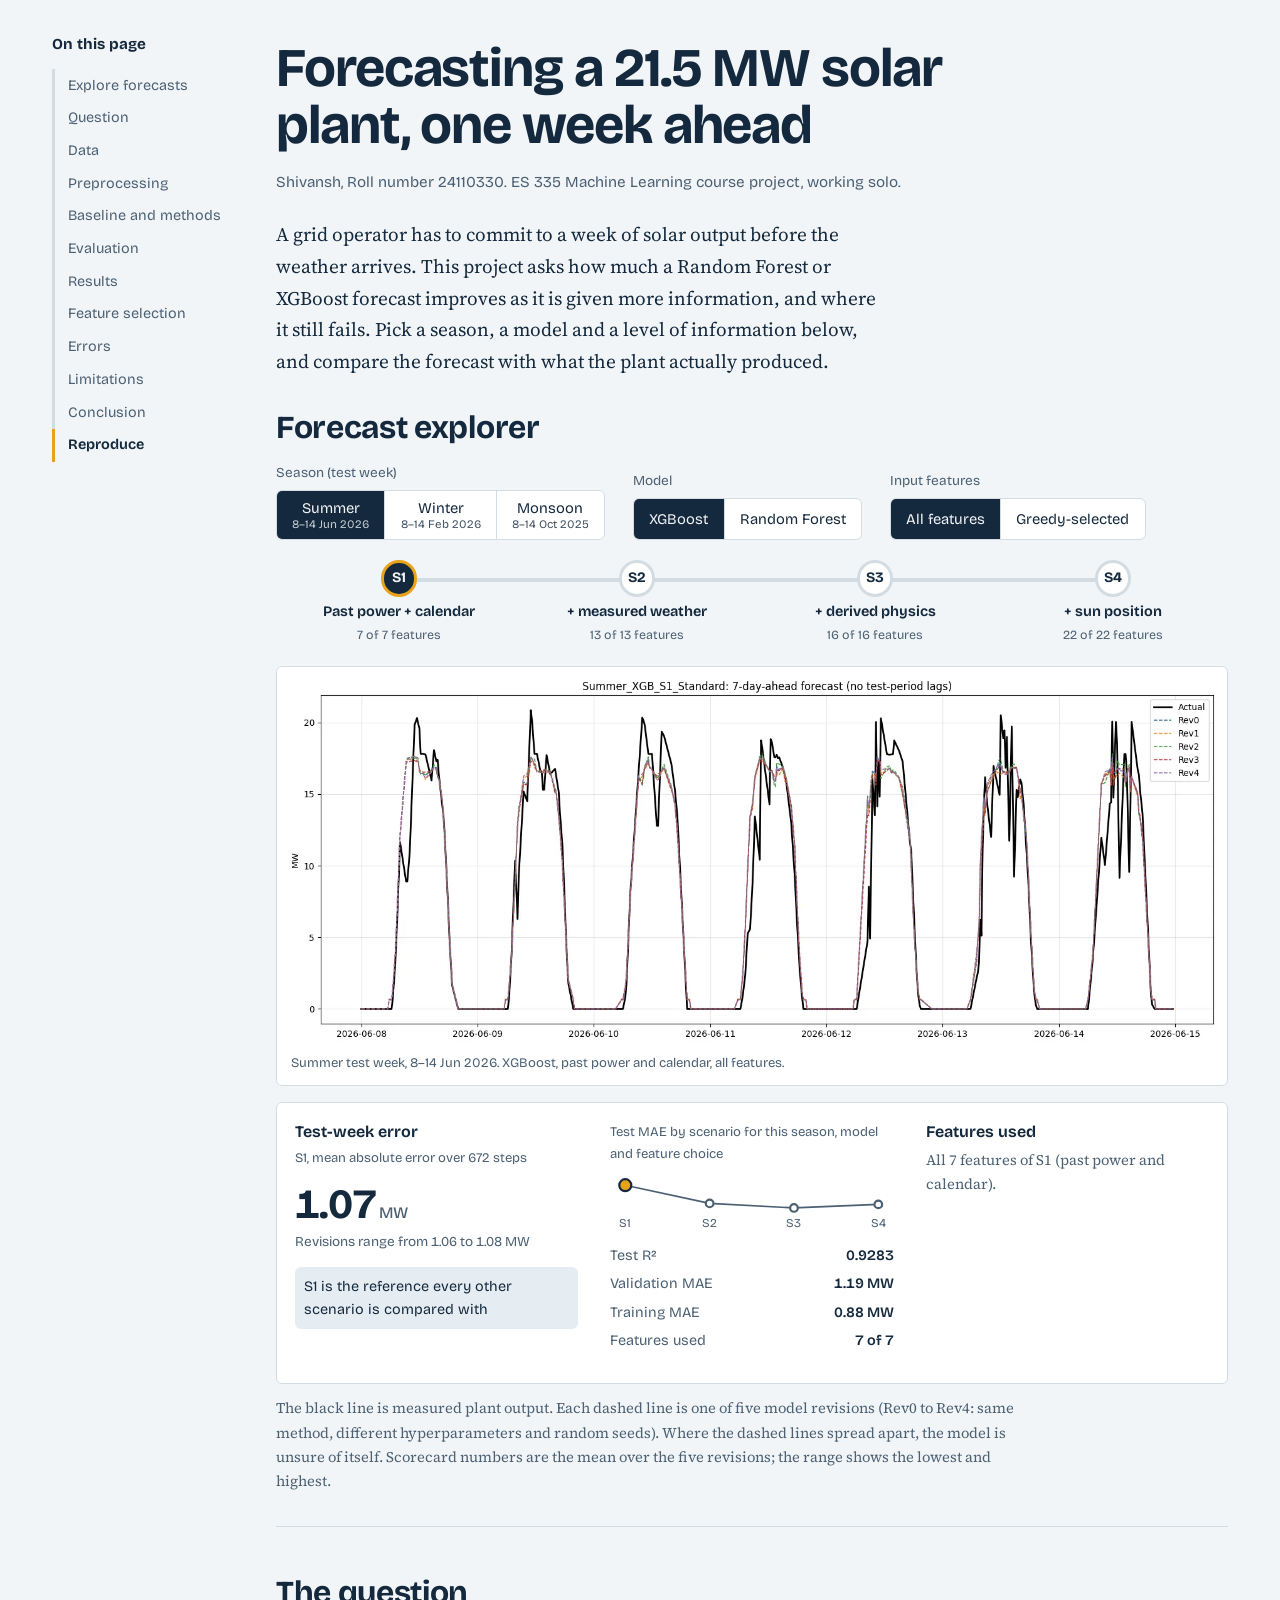
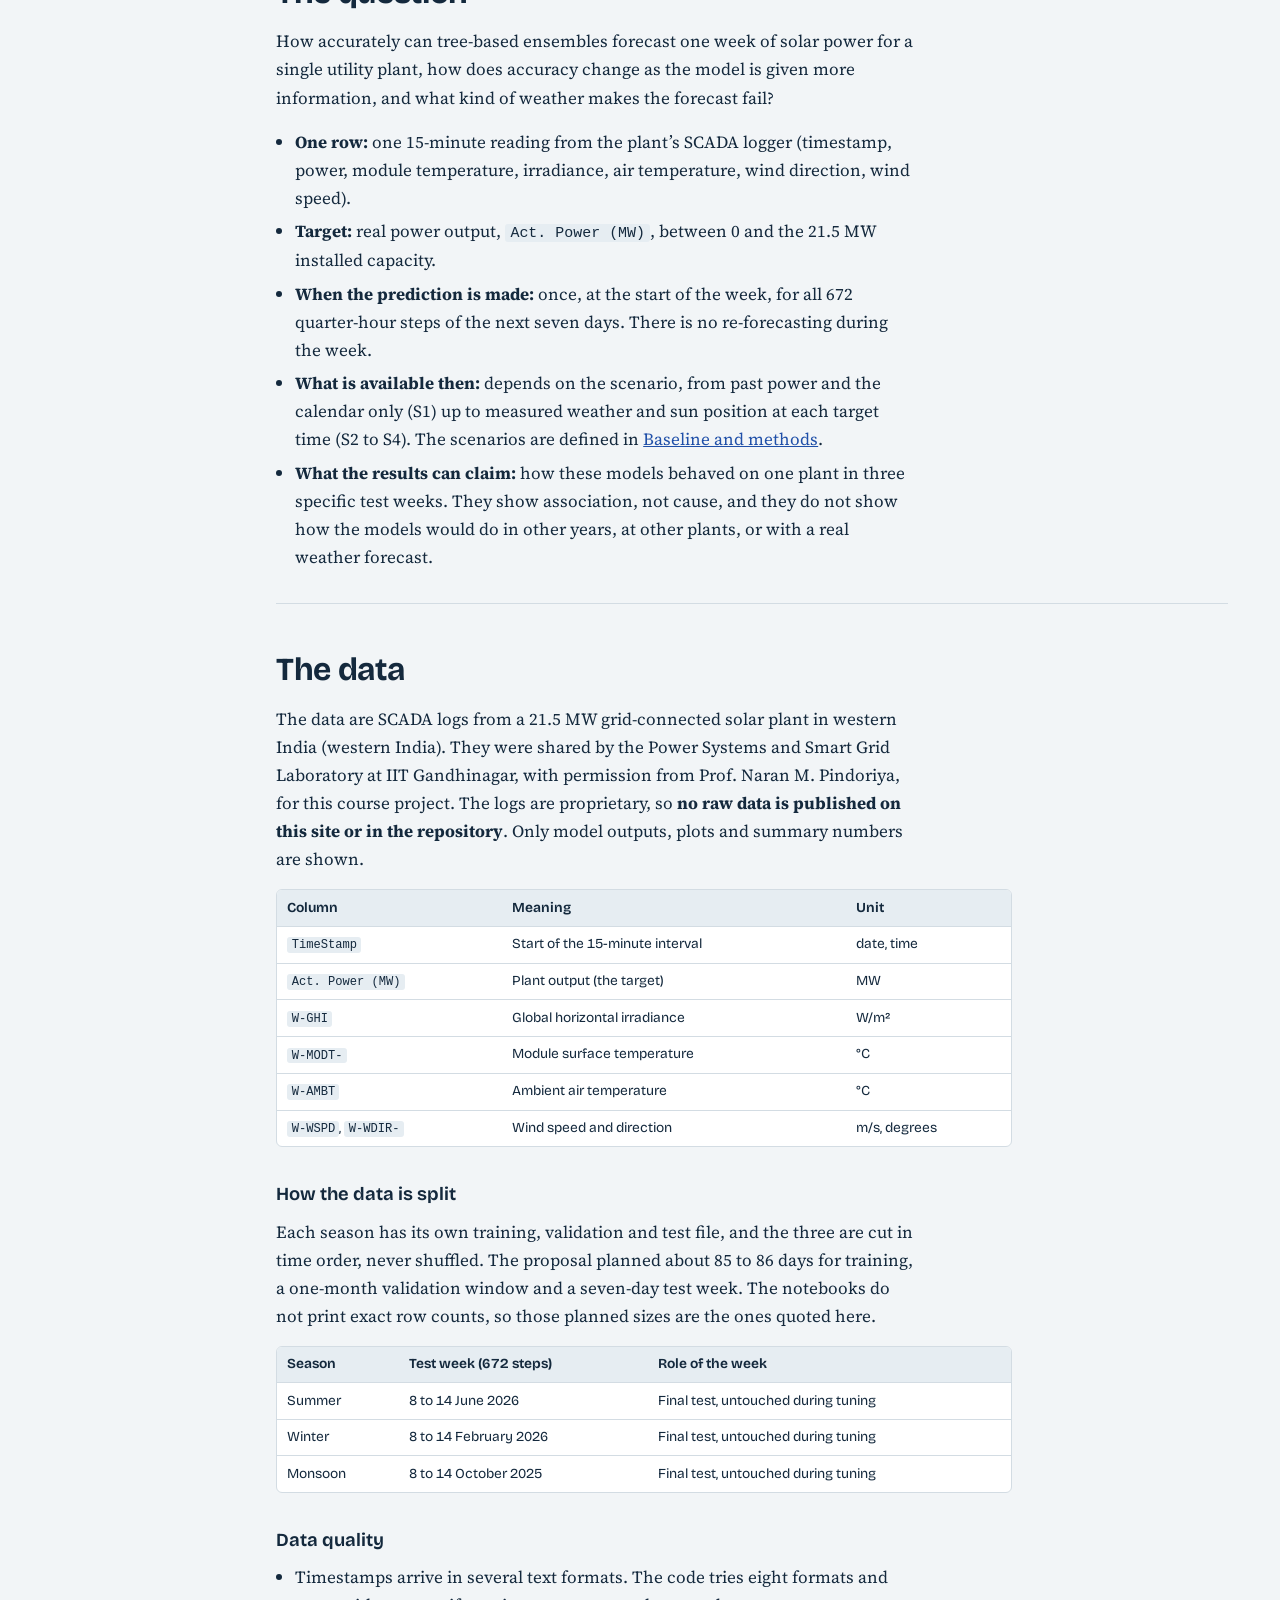
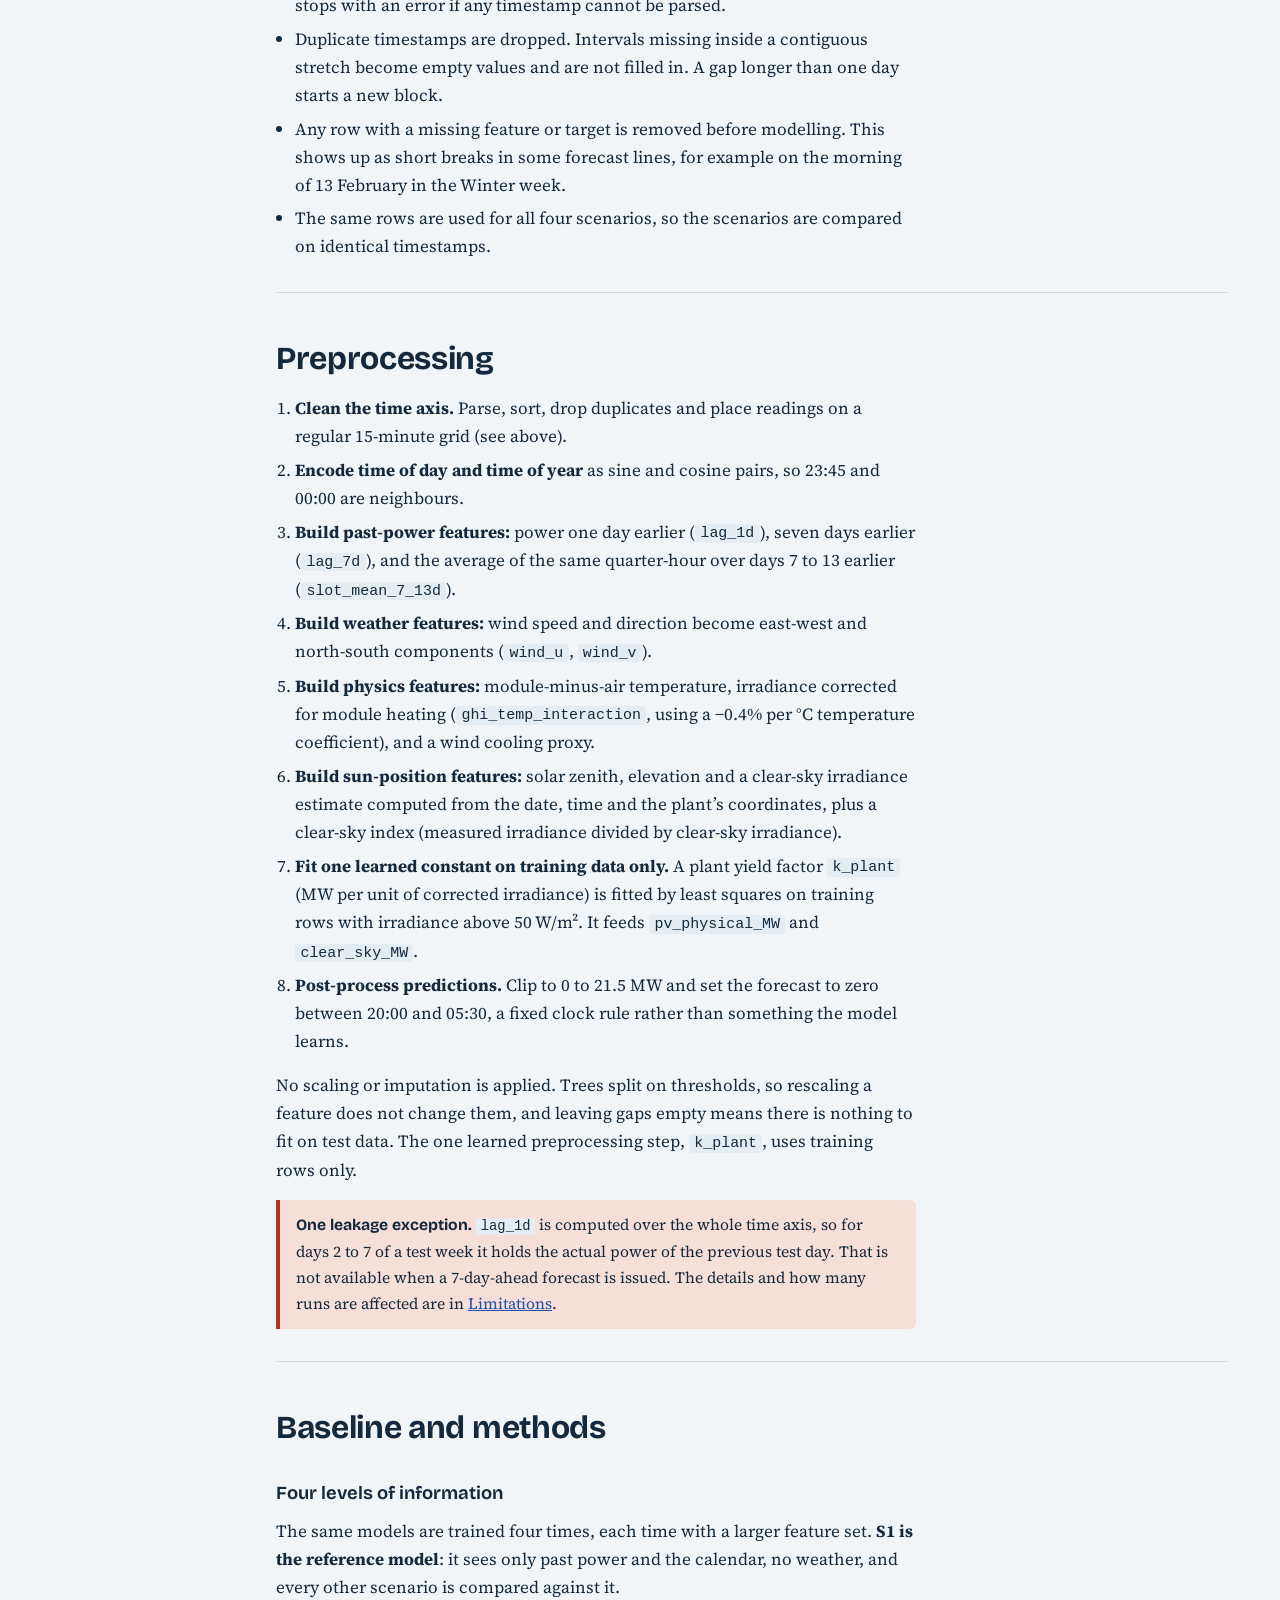
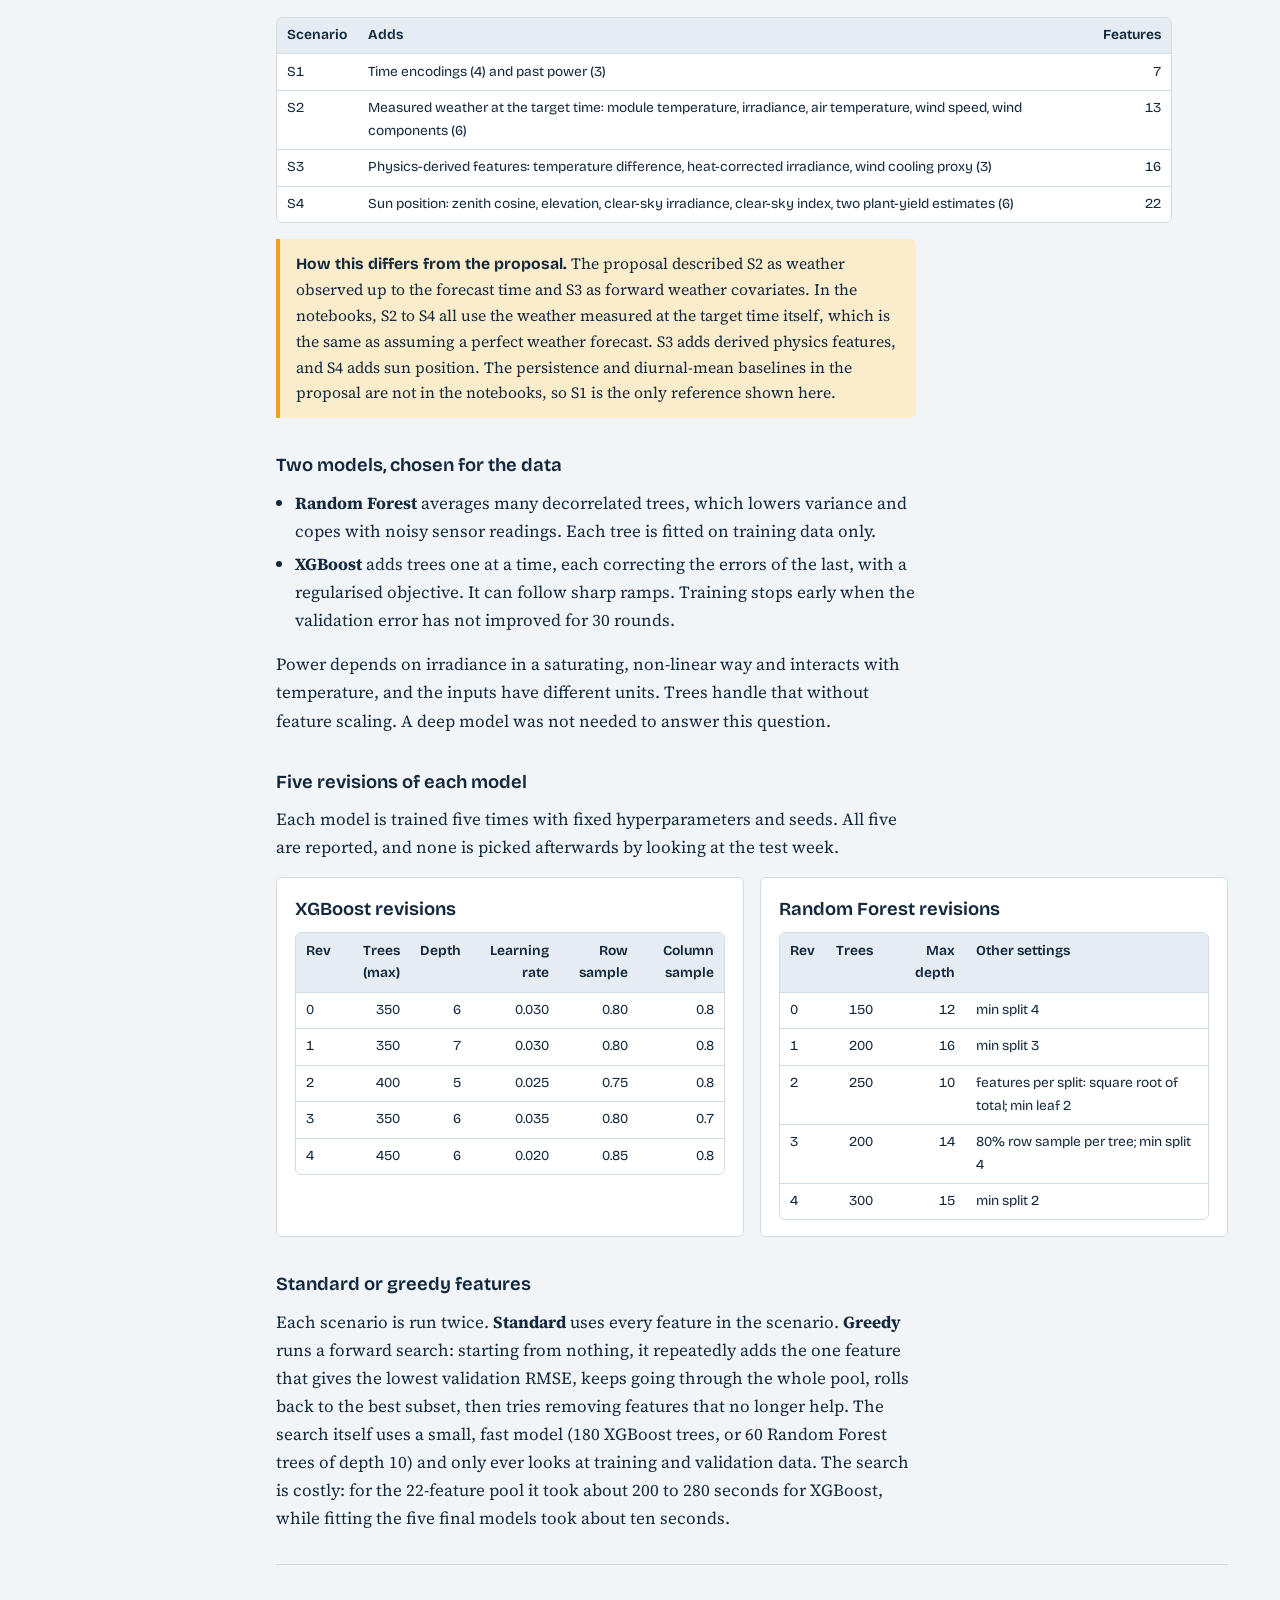
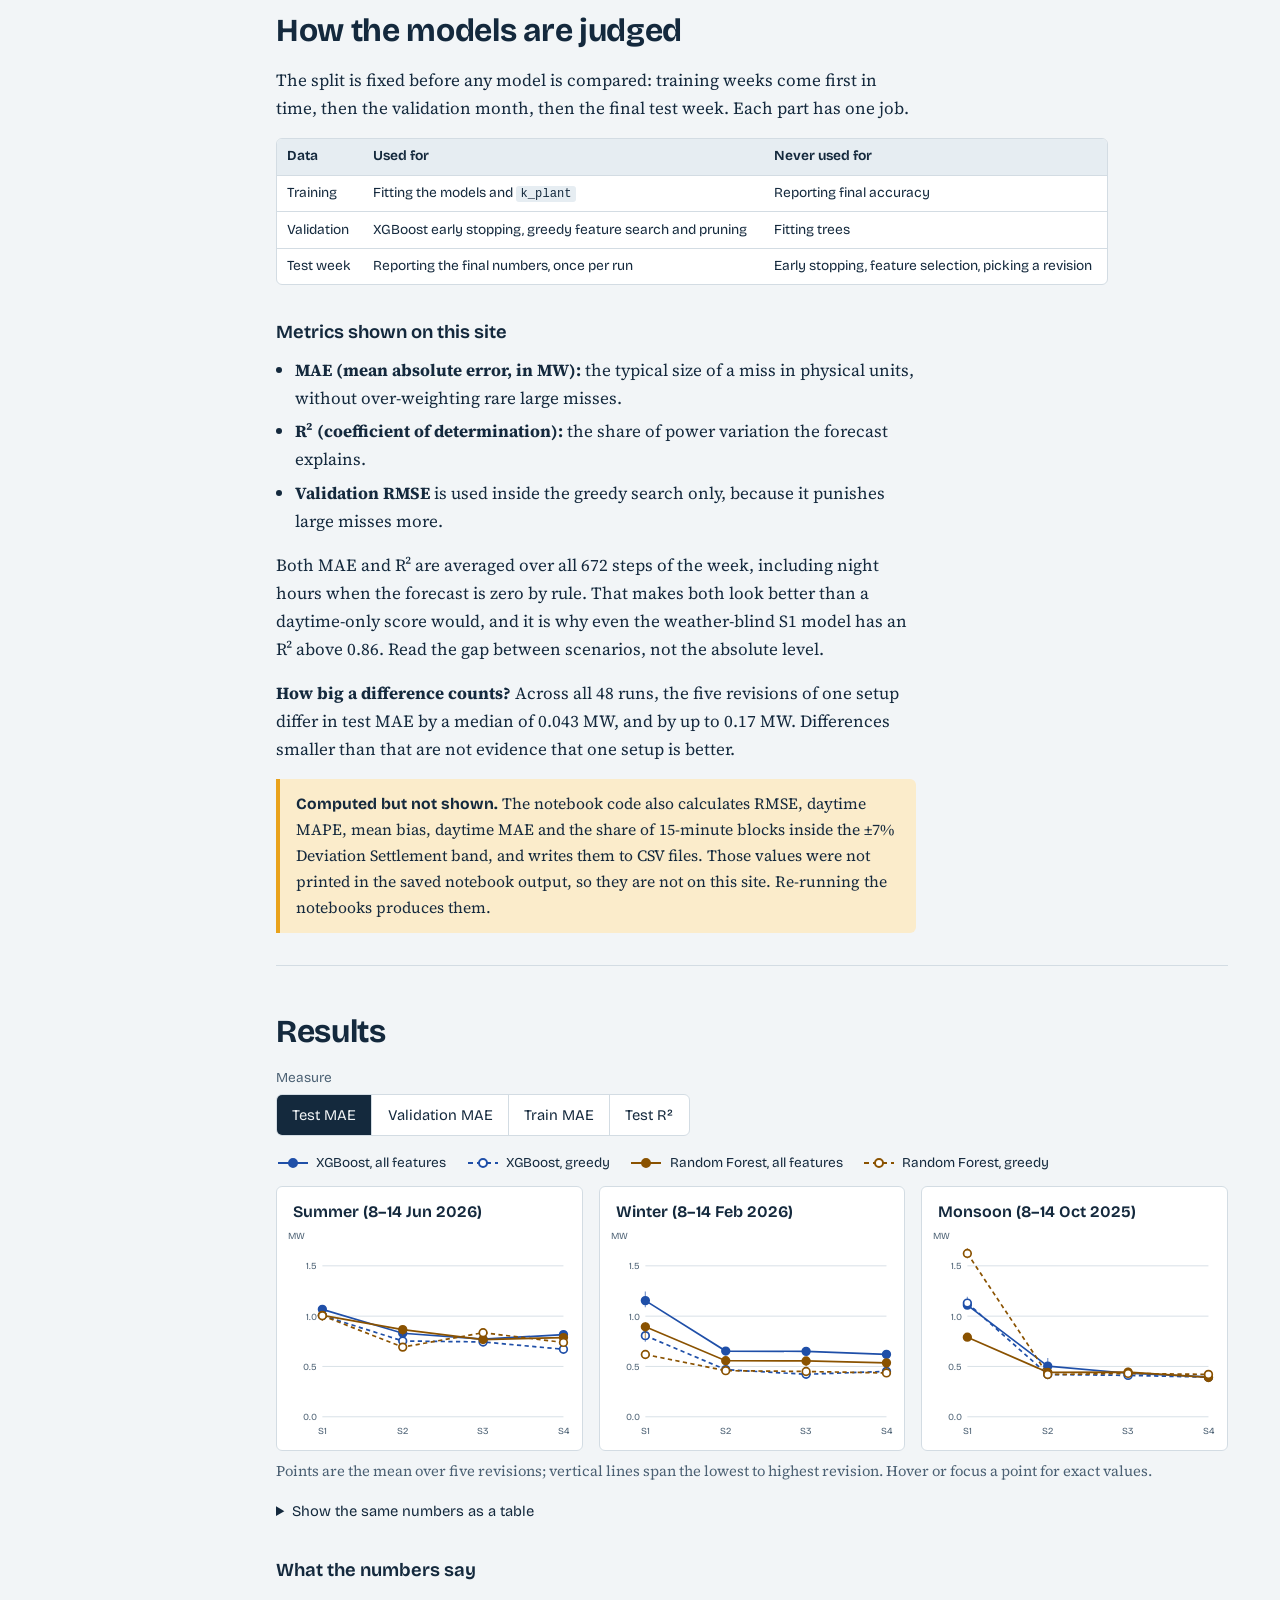
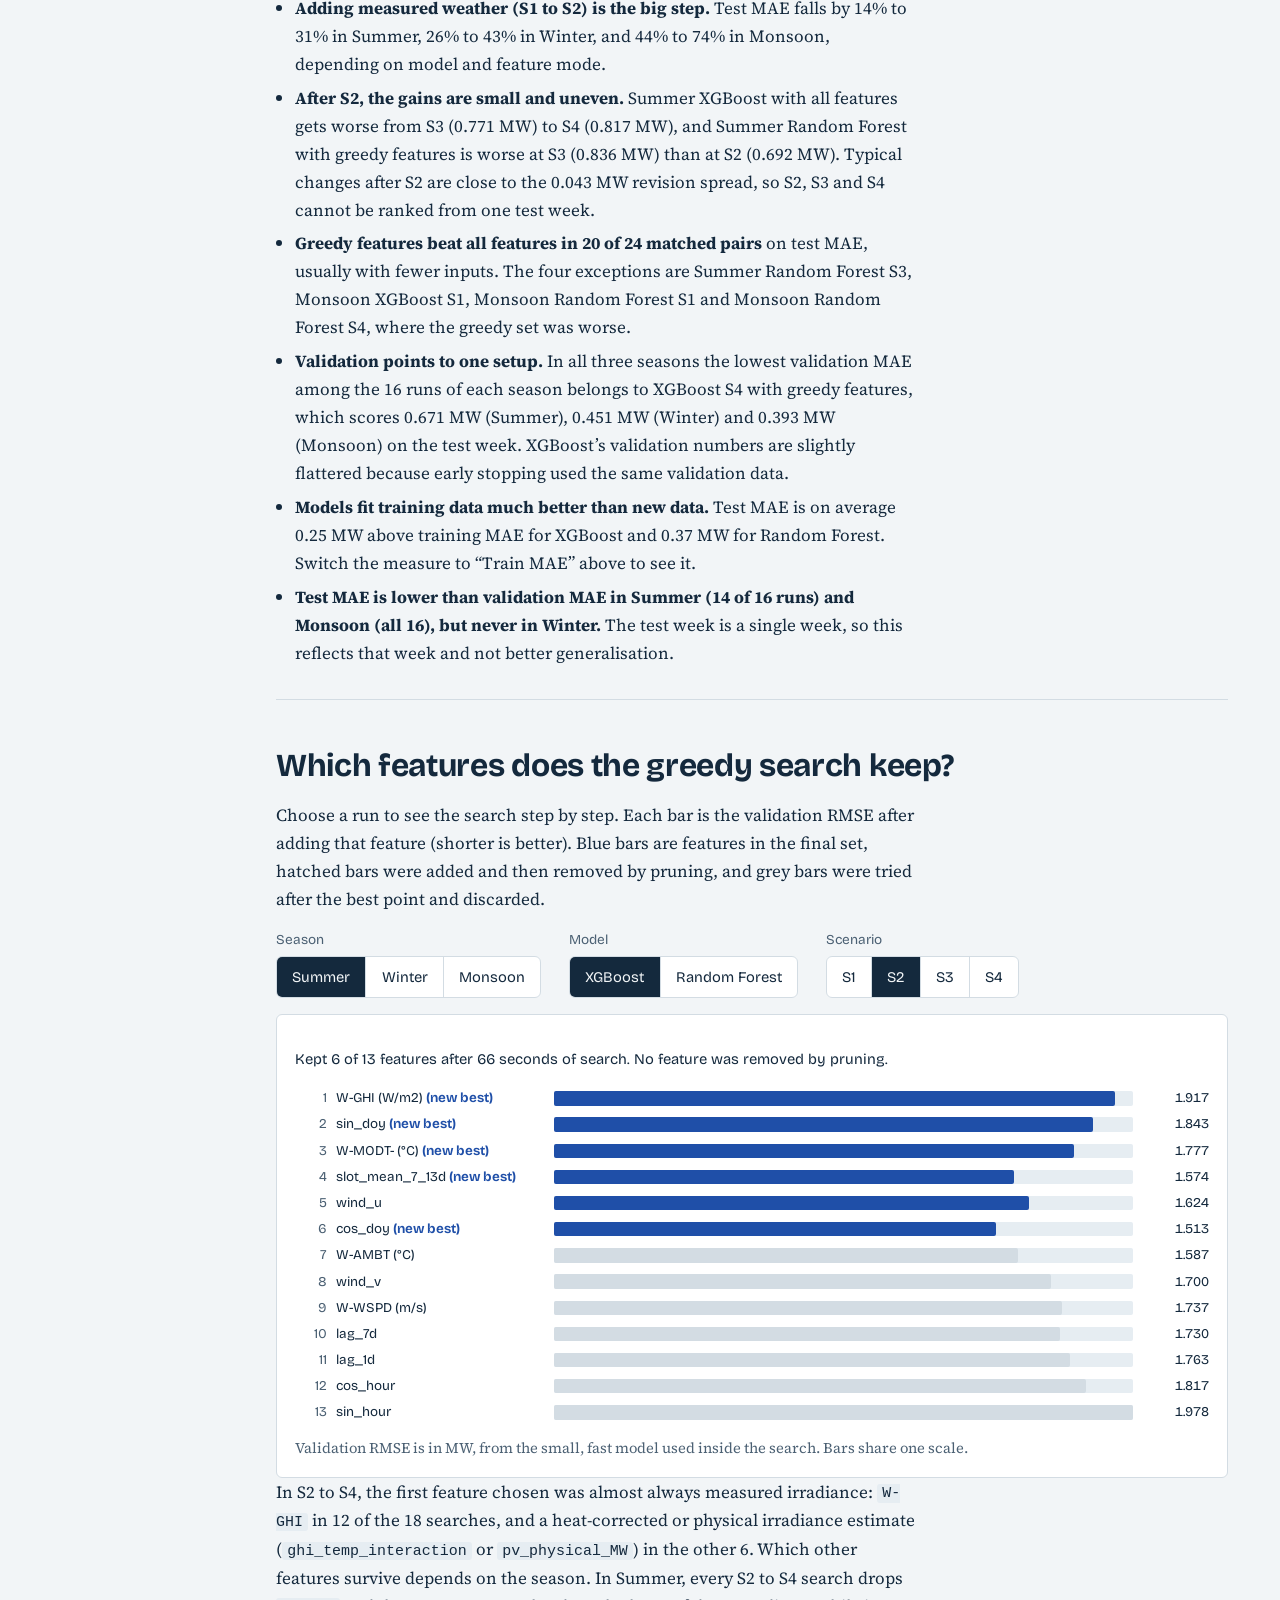
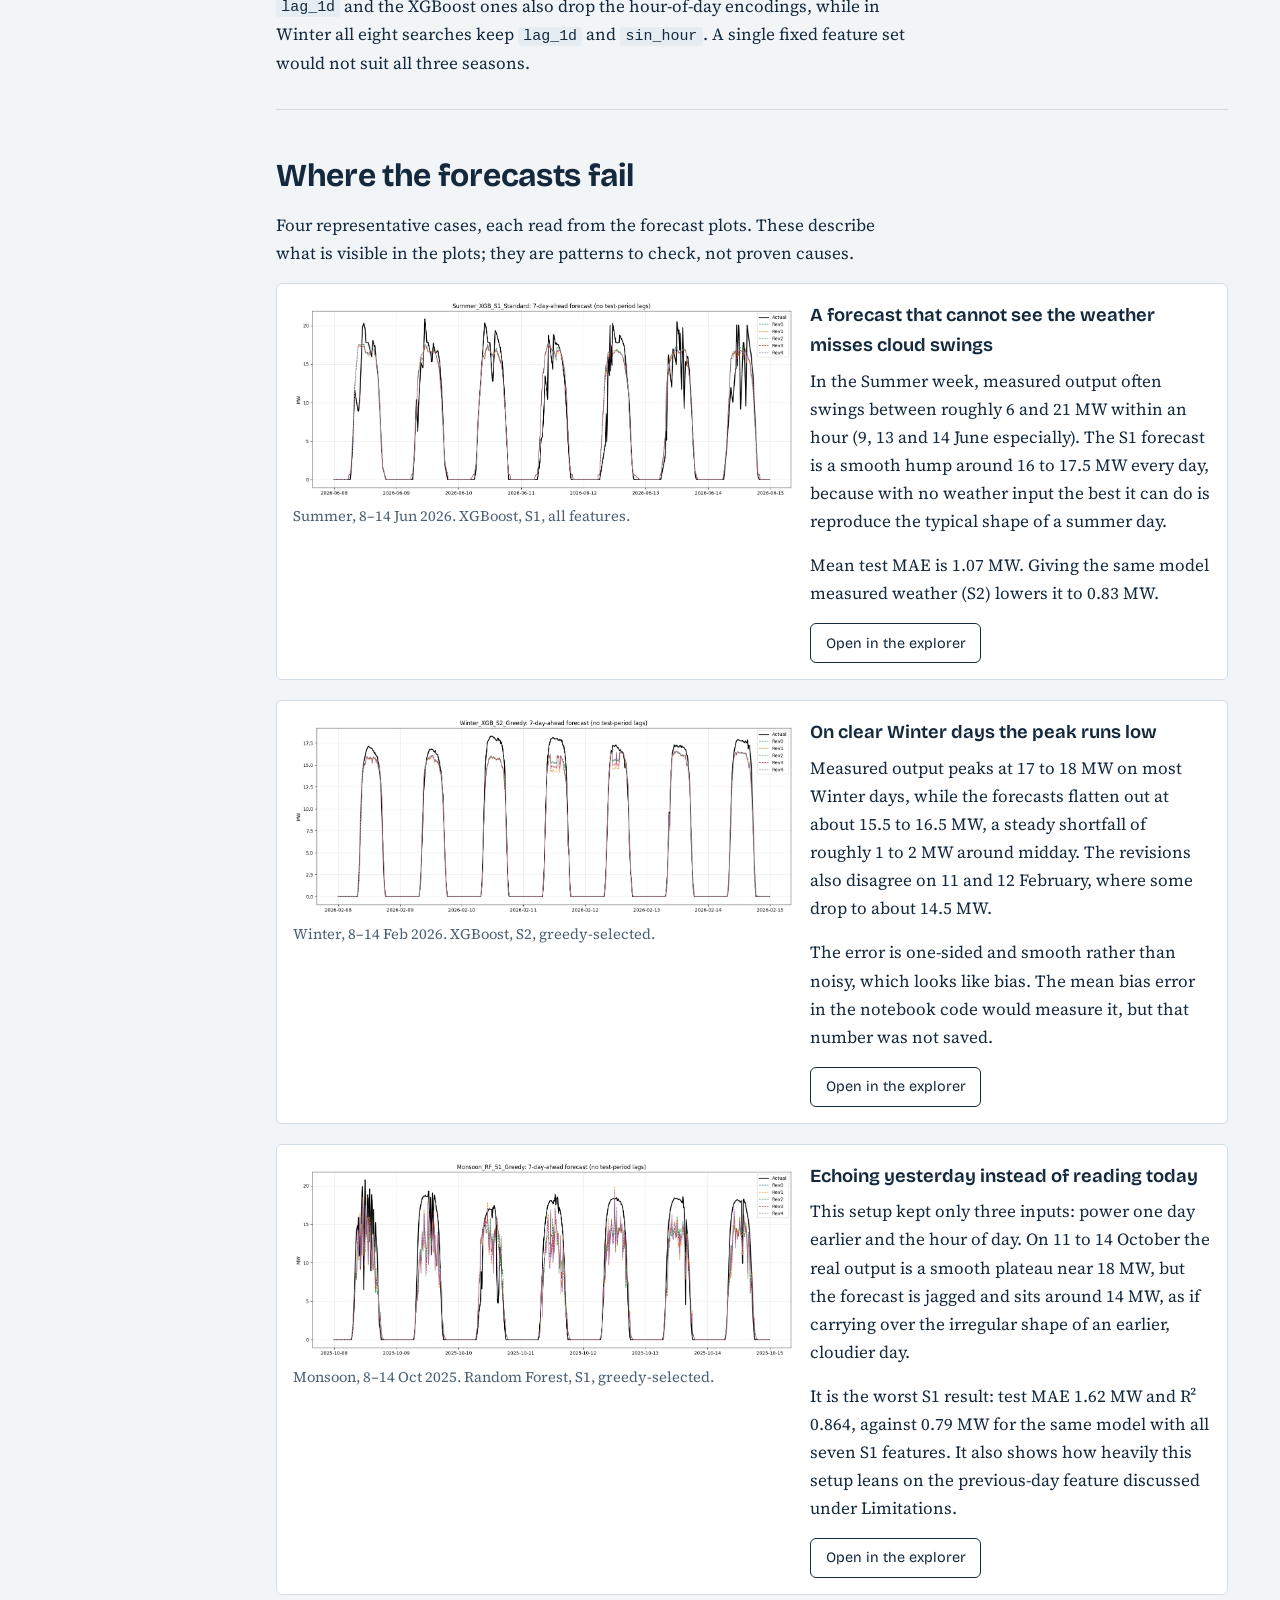
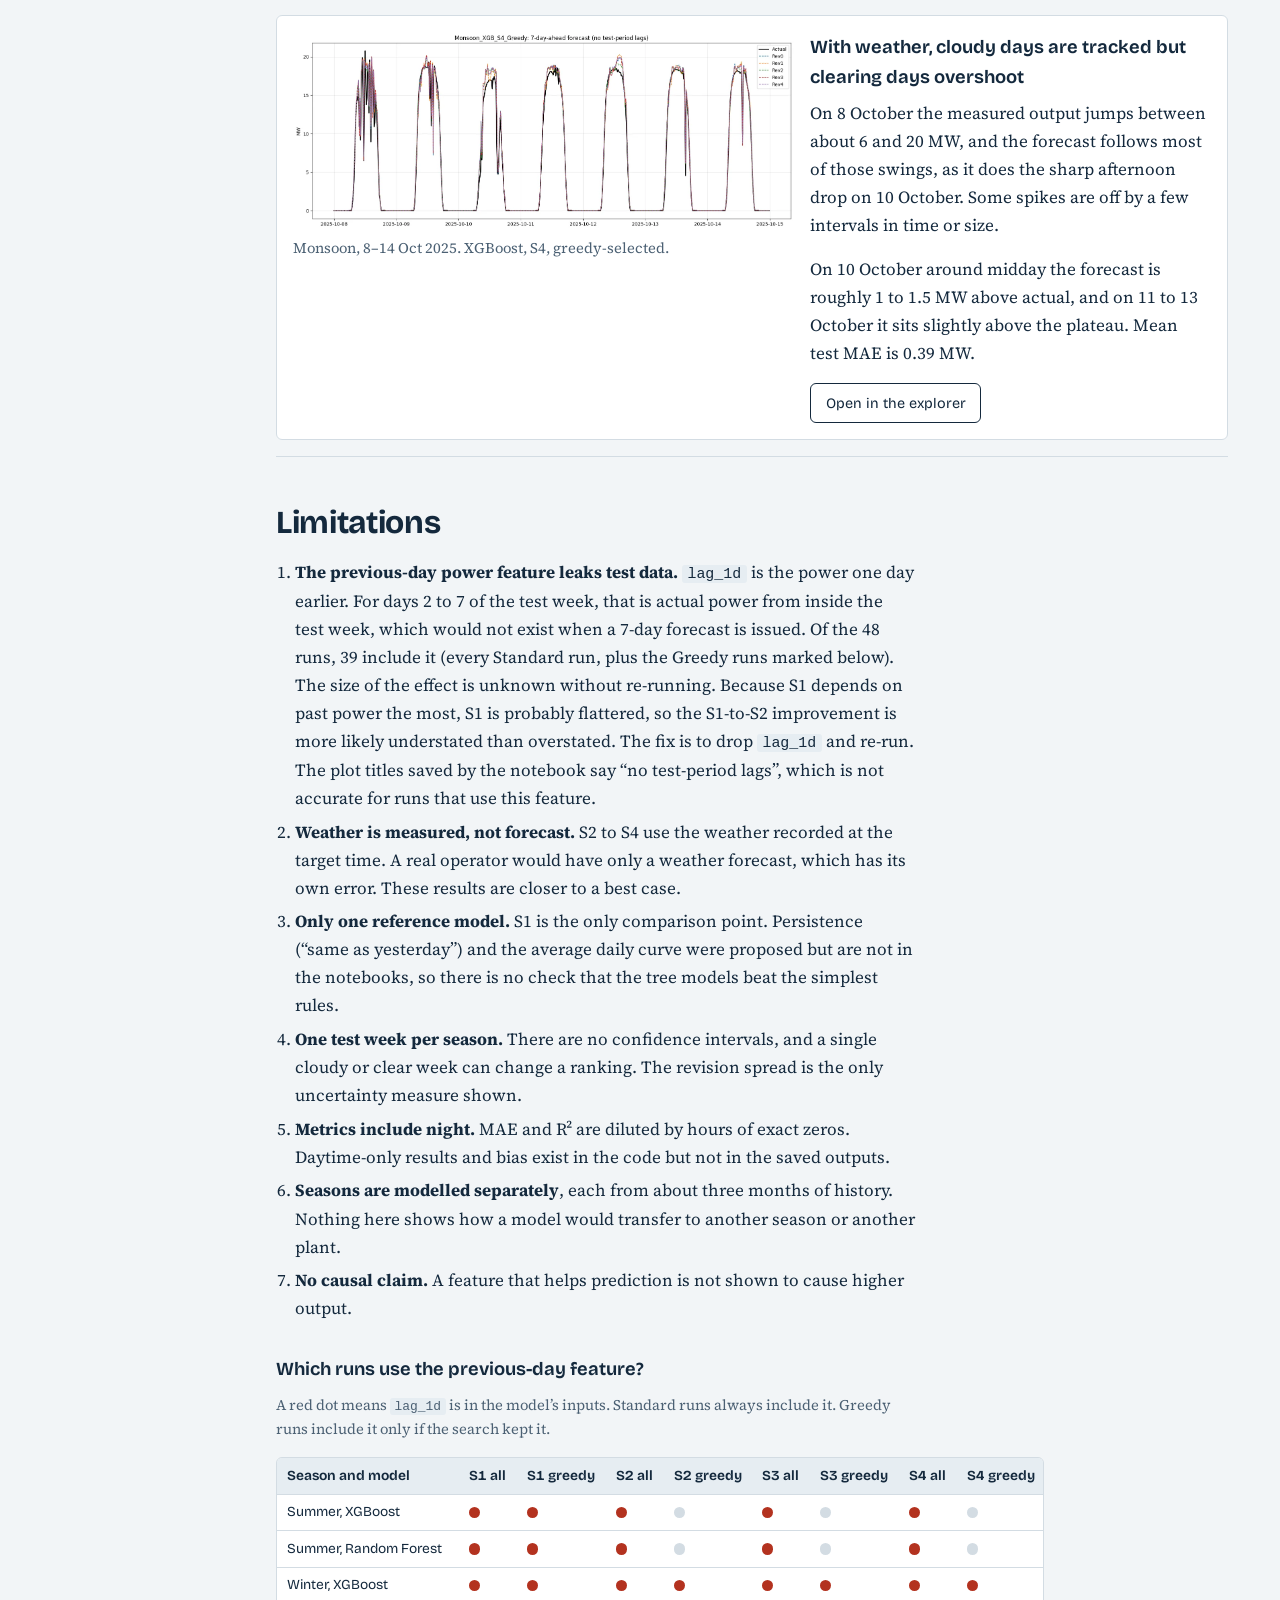
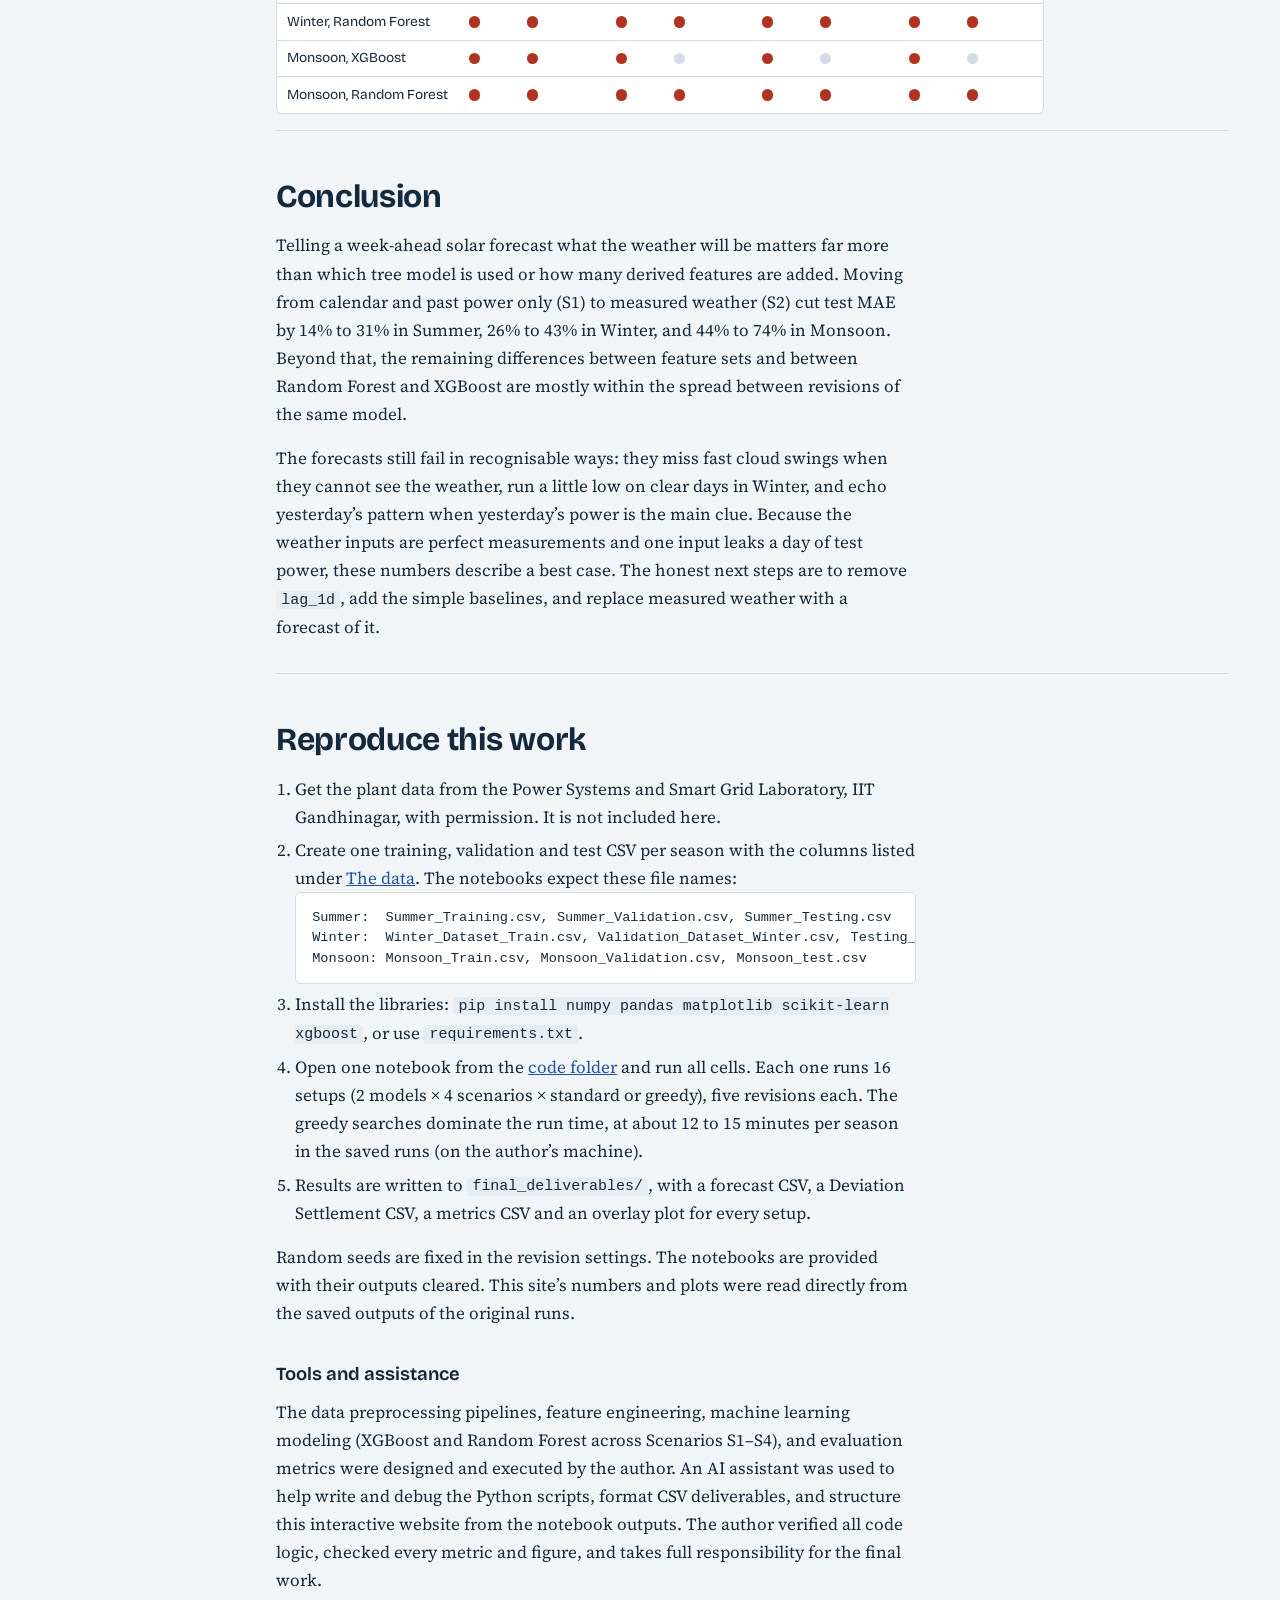
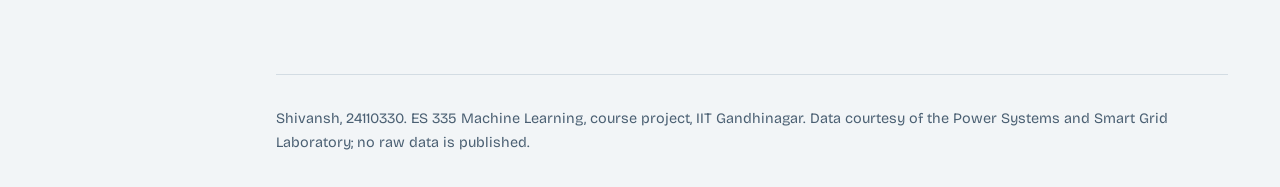
==== commit 8439ebec: "Update index.html Corrected AI tools and assistance" ====
--- a/index.html
+++ b/index.html
@@ -289,7 +289,8 @@
     </ol>
     <p>Random seeds are fixed in the revision settings. The notebooks are provided with their outputs cleared. This site’s numbers and plots were read directly from the saved outputs of the original runs.</p>
     <h3>Tools and assistance</h3>
-    <p>The modelling code and analysis are the author’s own. This website was built with the help of Claude, an AI assistant from Anthropic, which turned the saved notebook outputs into the pages, charts and text. The author is responsible for checking every figure and can explain any part of the work.</p>
+    <p>The data preprocessing pipelines, feature engineering, machine learning modeling (XGBoost and Random Forest across Scenarios S1–S4), and evaluation metrics were designed and executed by the author. An AI assistant was used to help write and debug the Python scripts, format CSV deliverables, and structure this interactive website from the notebook outputs. The author verified all code logic, checked every metric and figure, and takes full responsibility for the final work.</p>
+    <!-- <p>The modelling code and analysis are the author’s own. This website was built with the help of Claude, an AI assistant from Anthropic, which turned the saved notebook outputs into the pages, charts and text. The author is responsible for checking every figure and can explain any part of the work.</p> -->
   </div>
 </section>
 
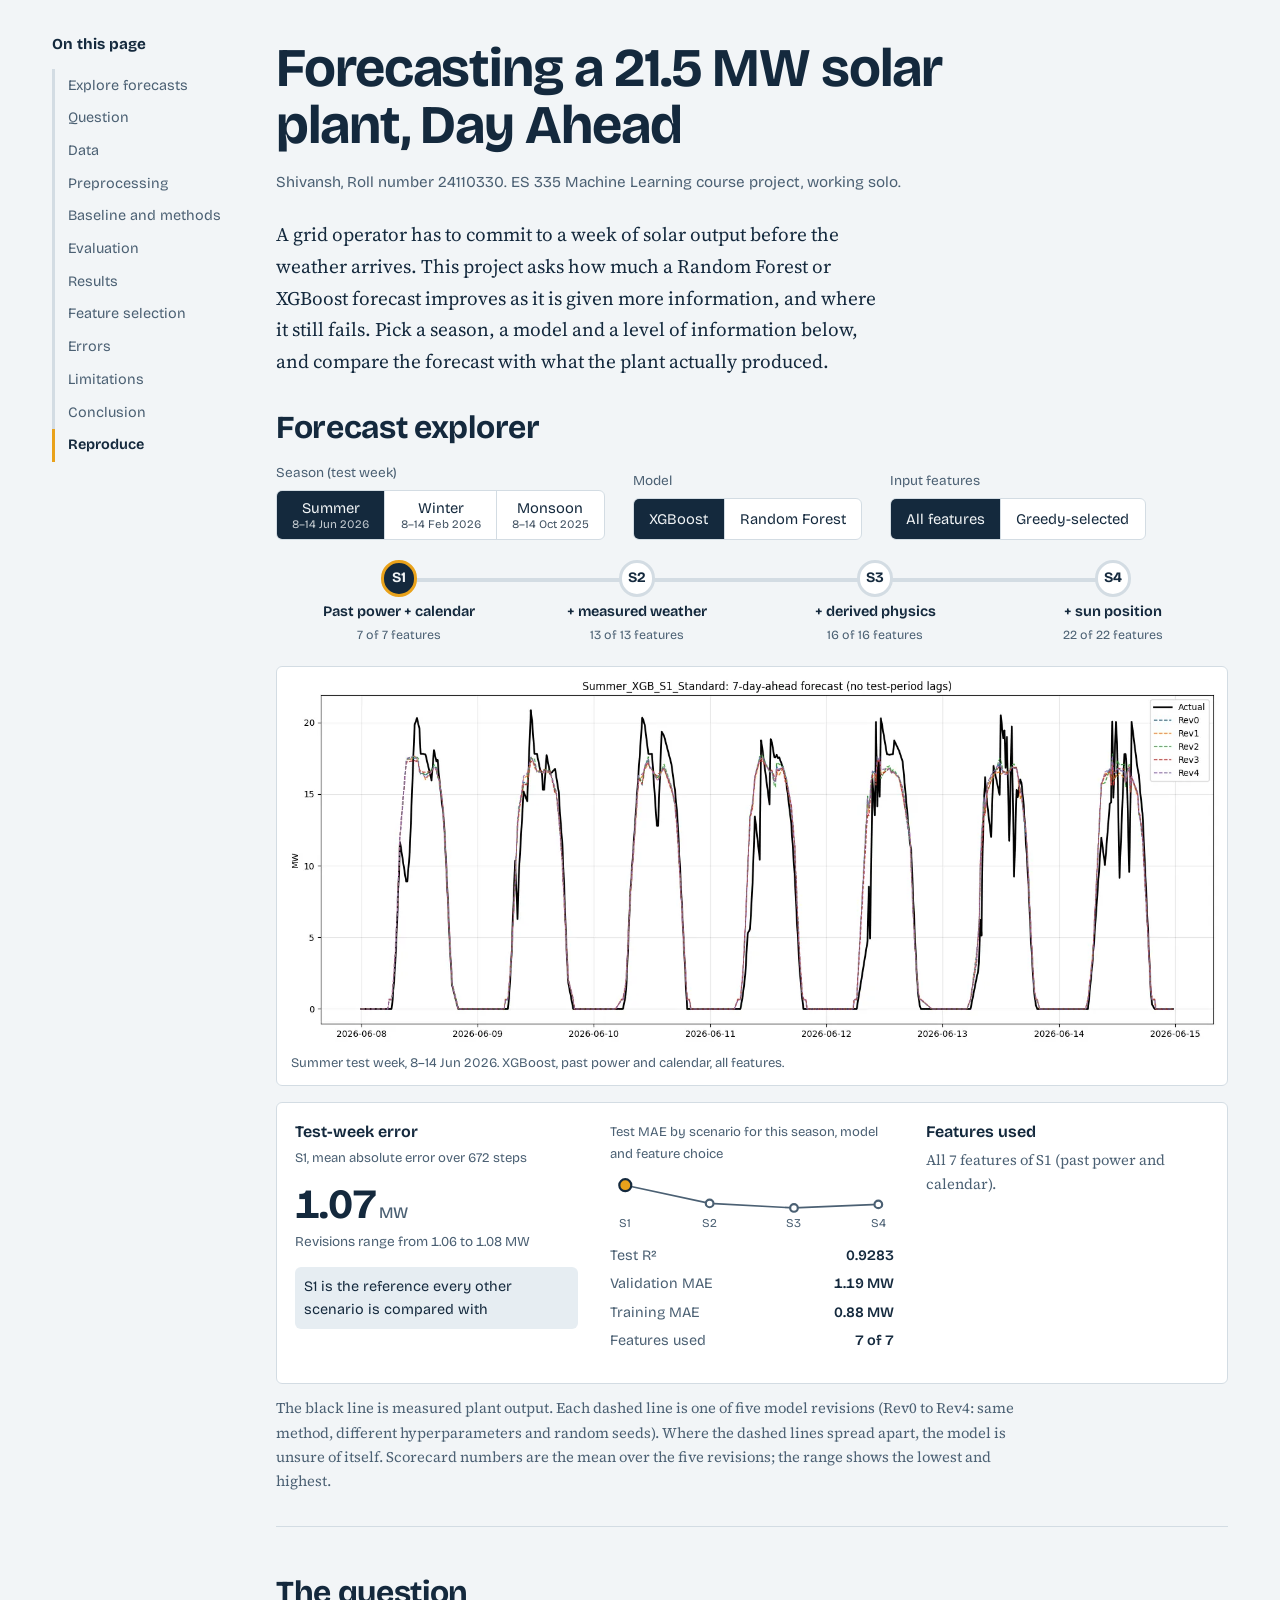
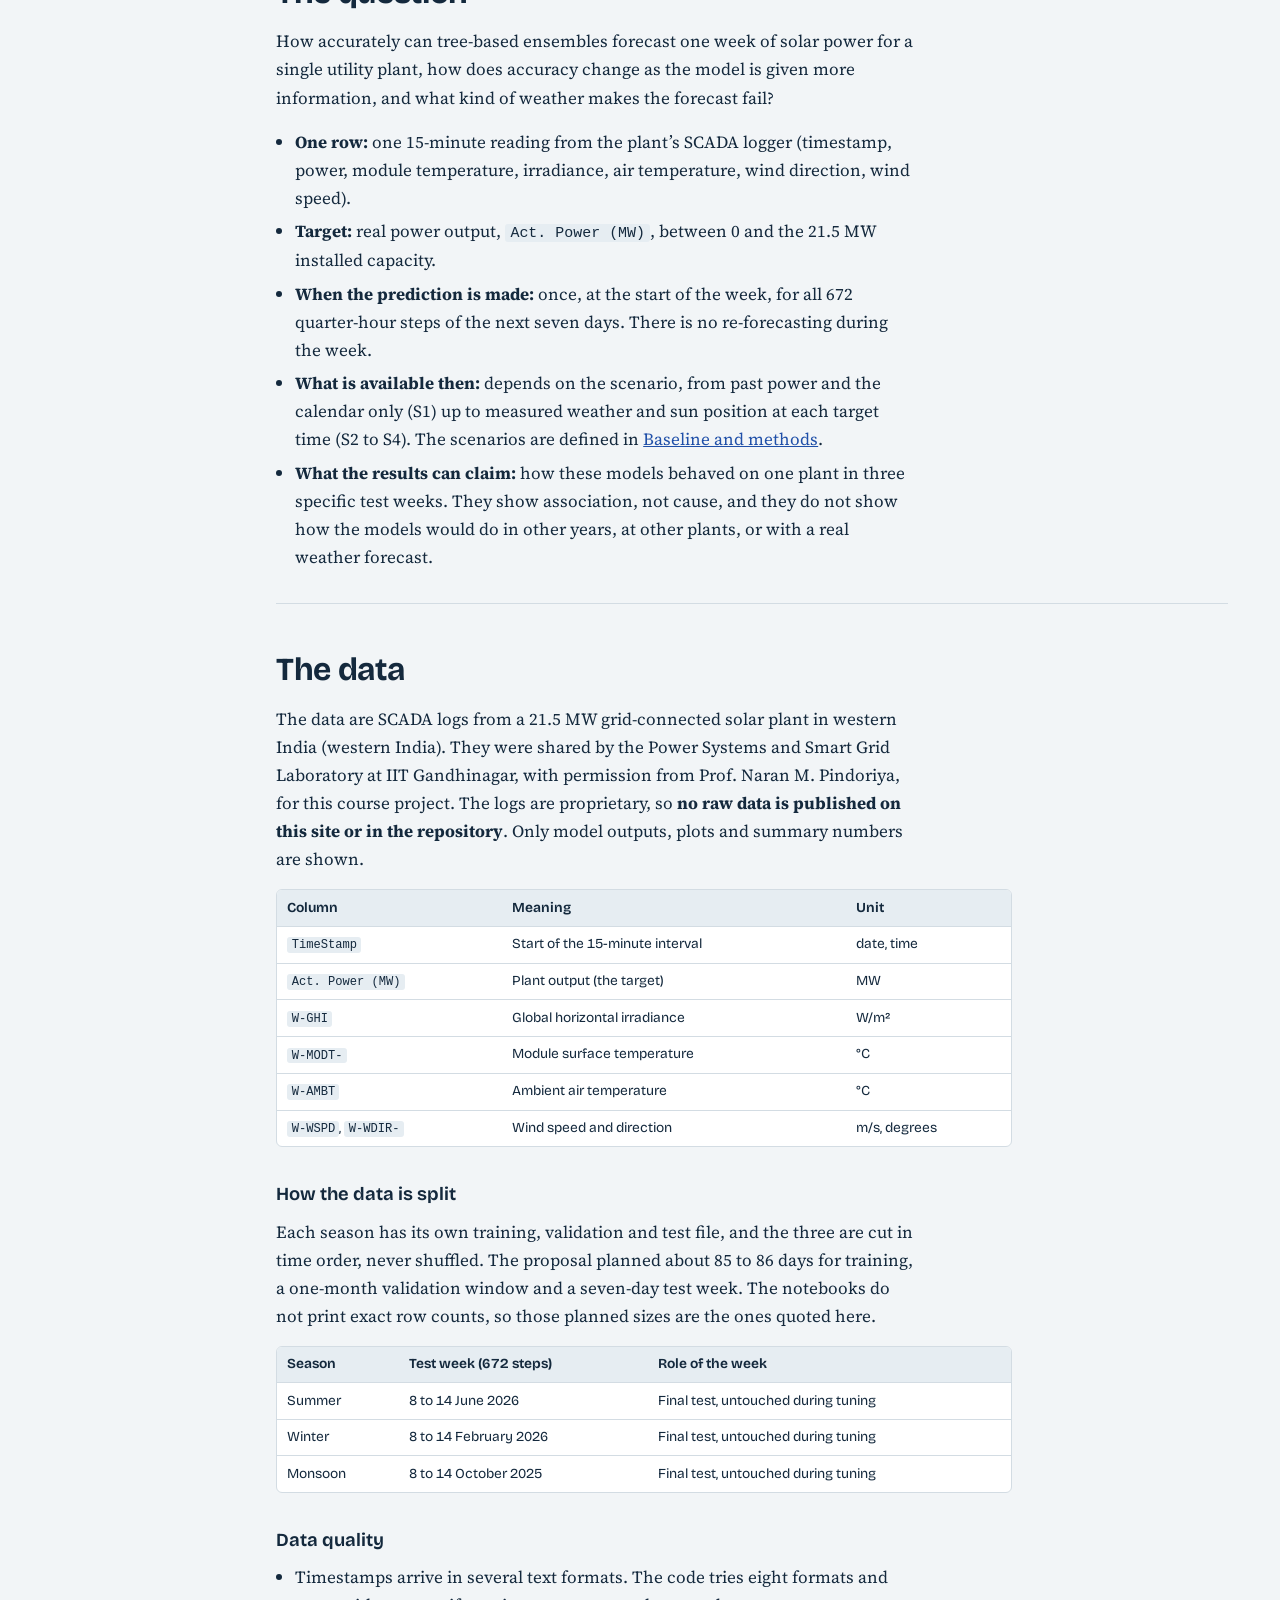
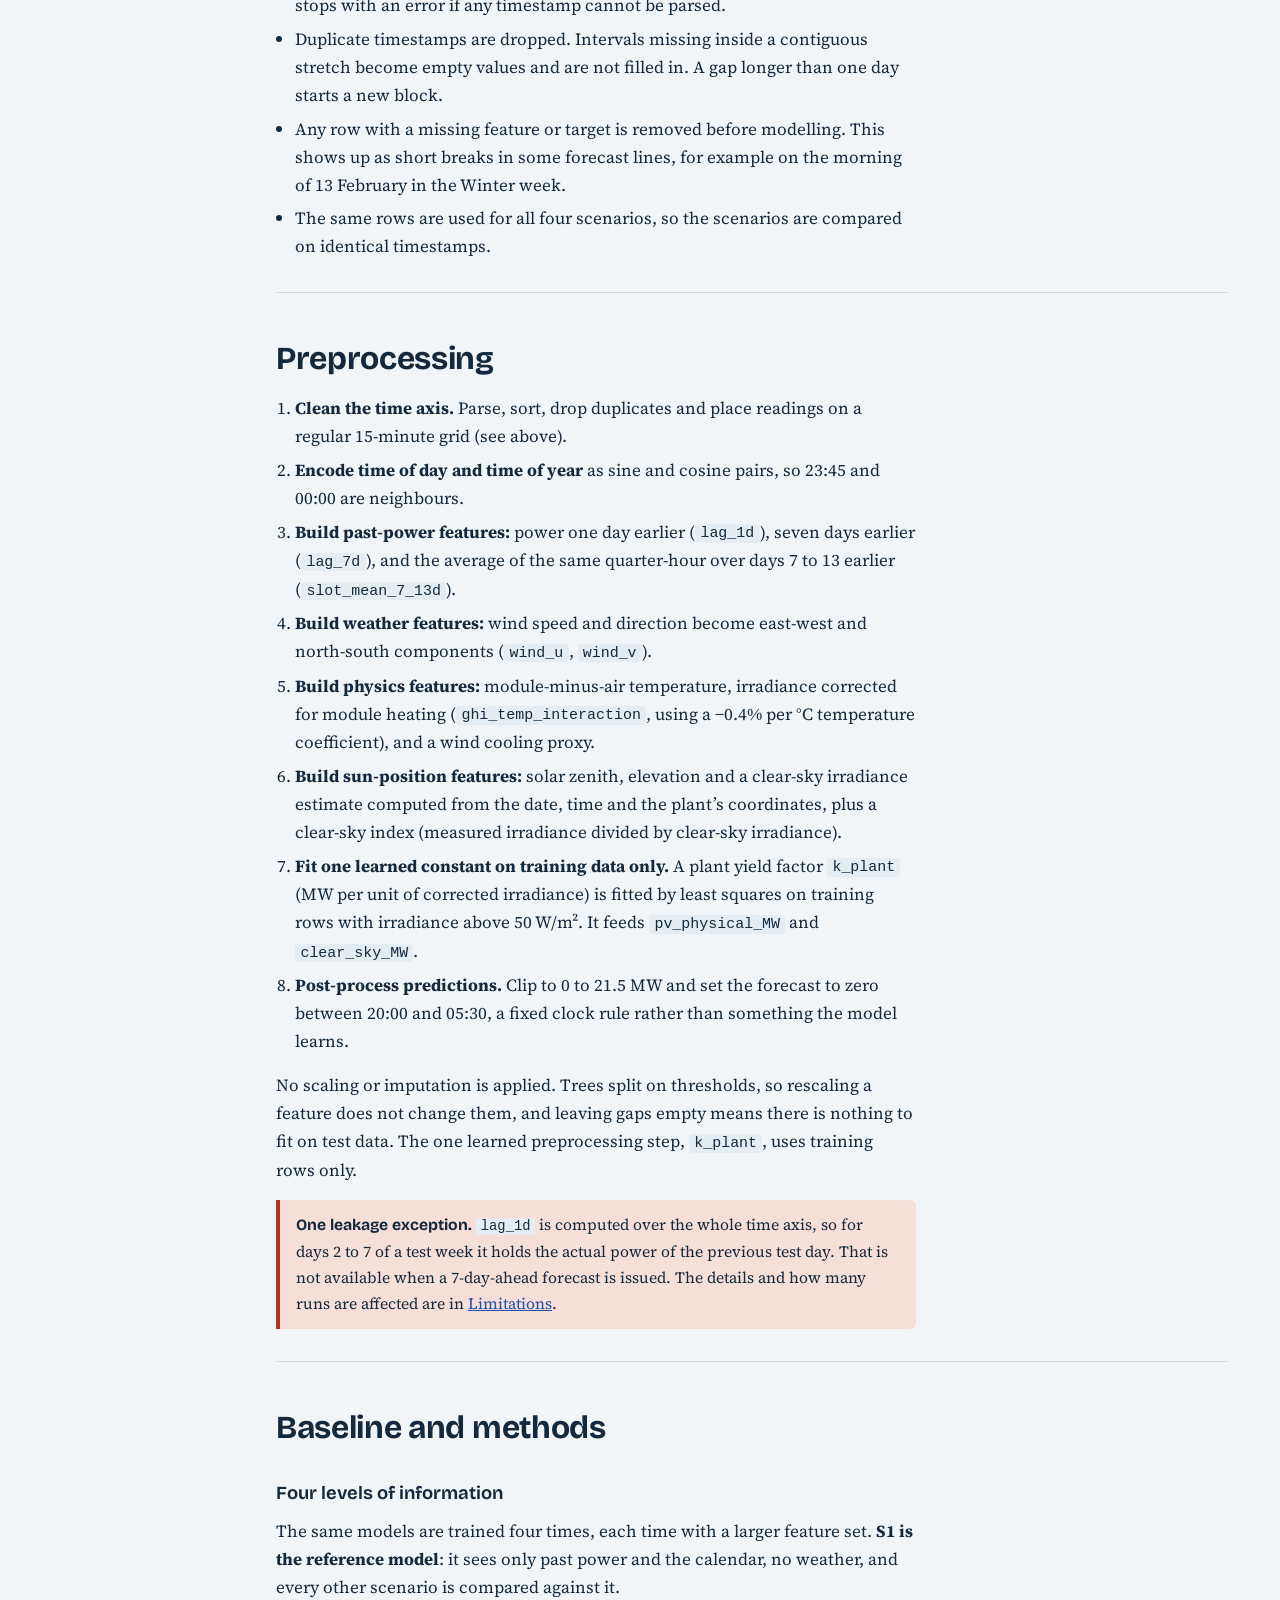
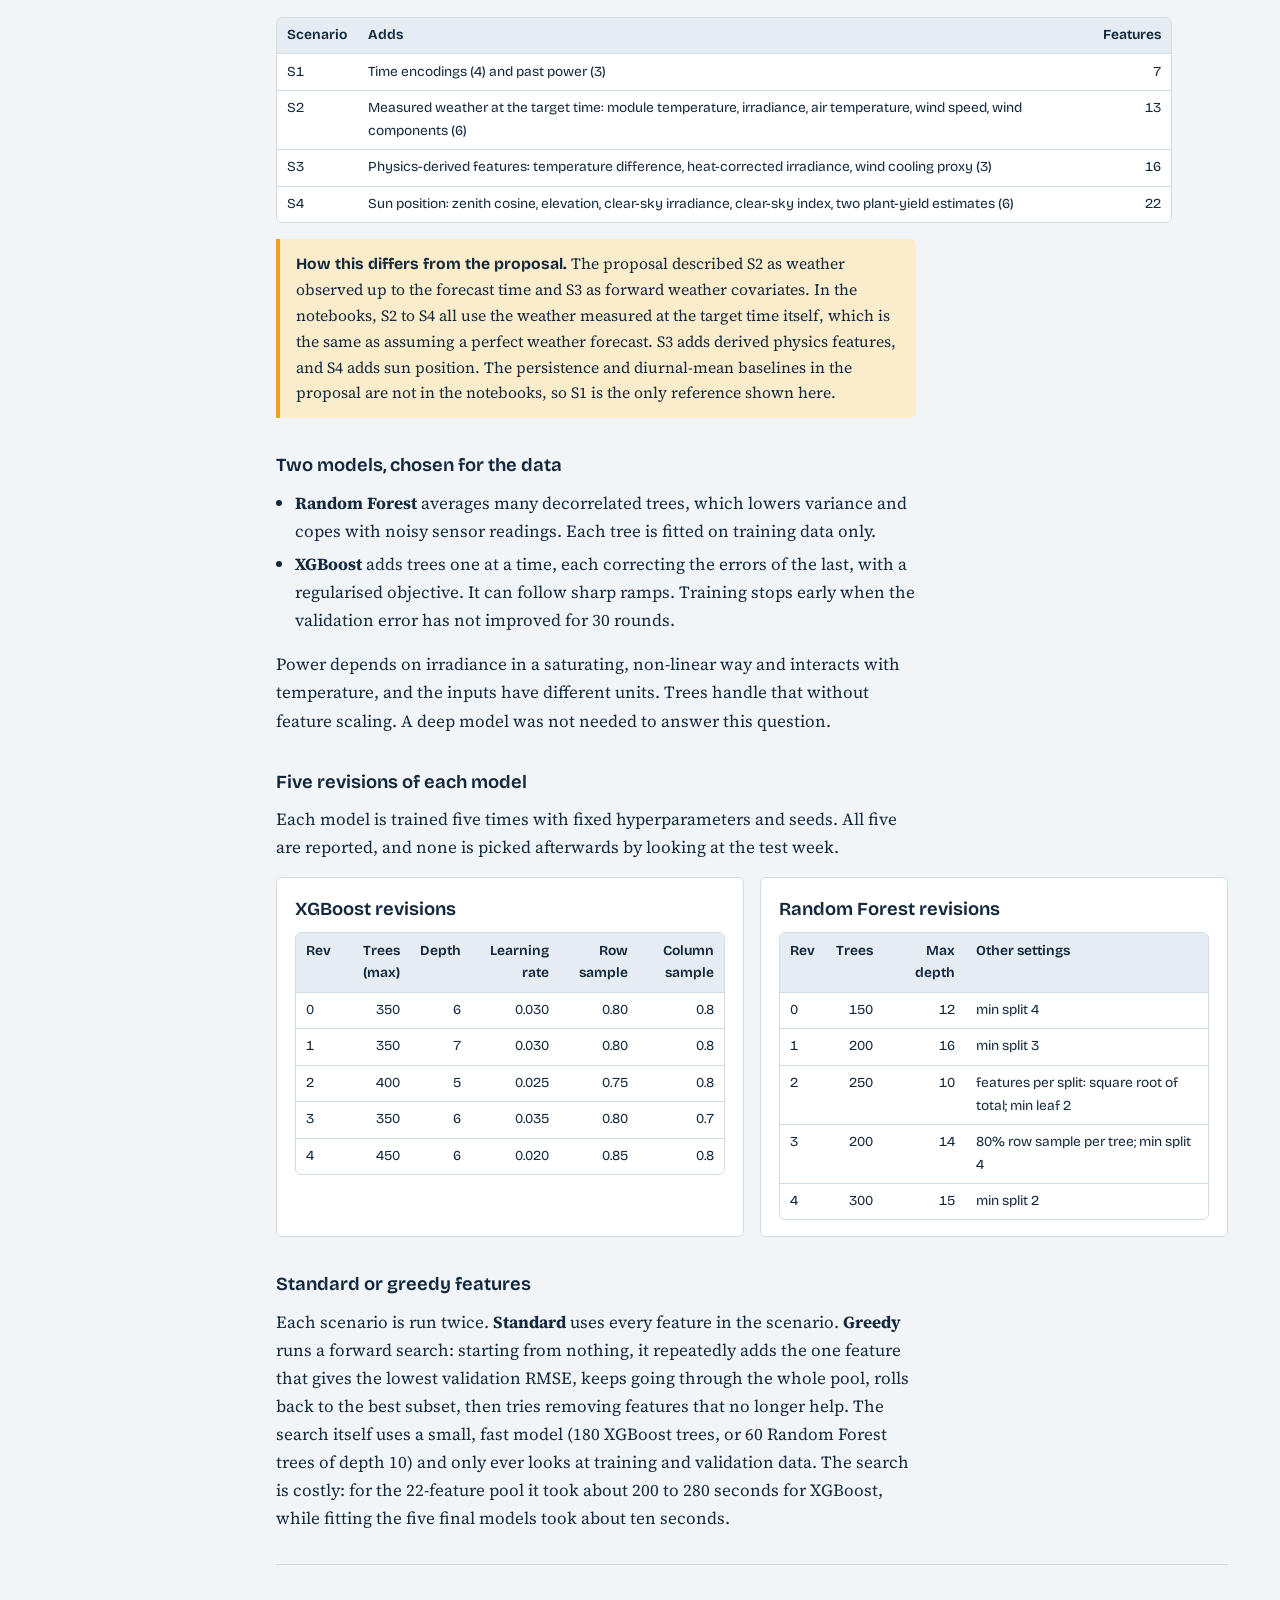
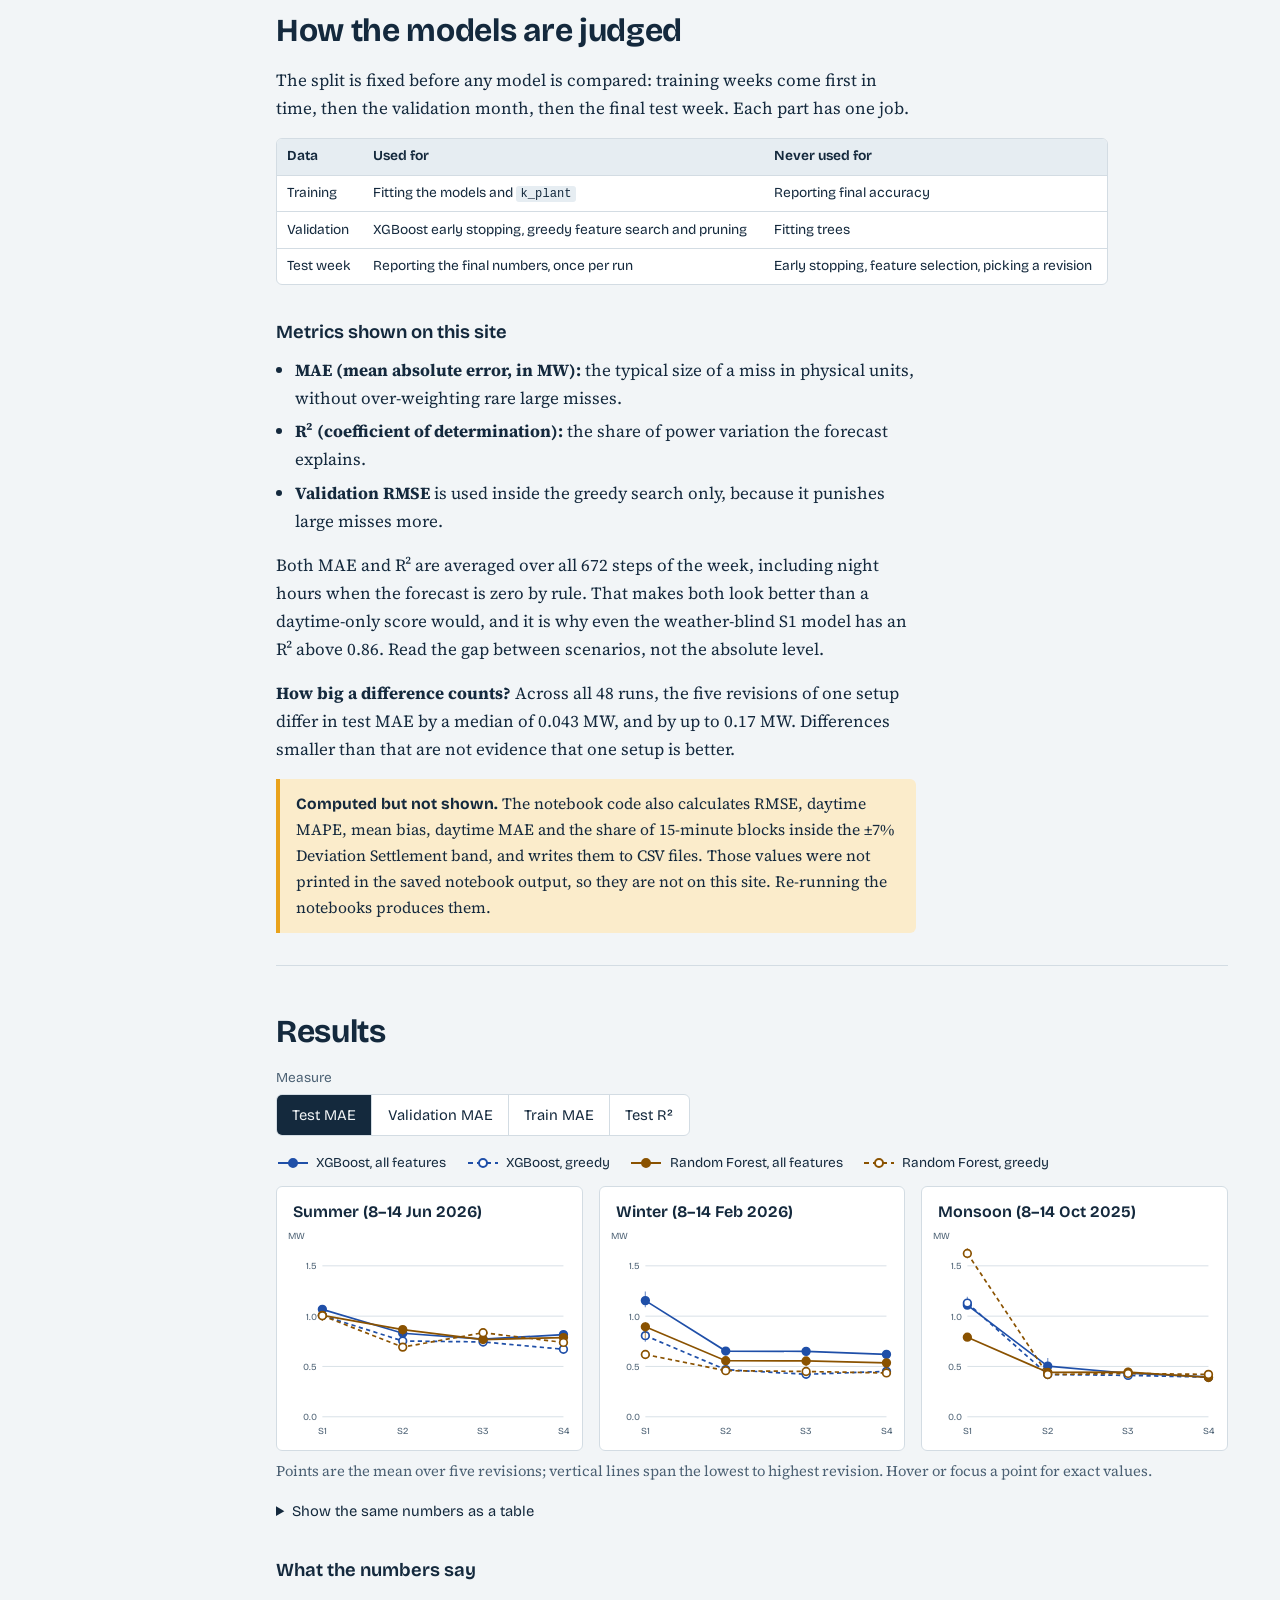
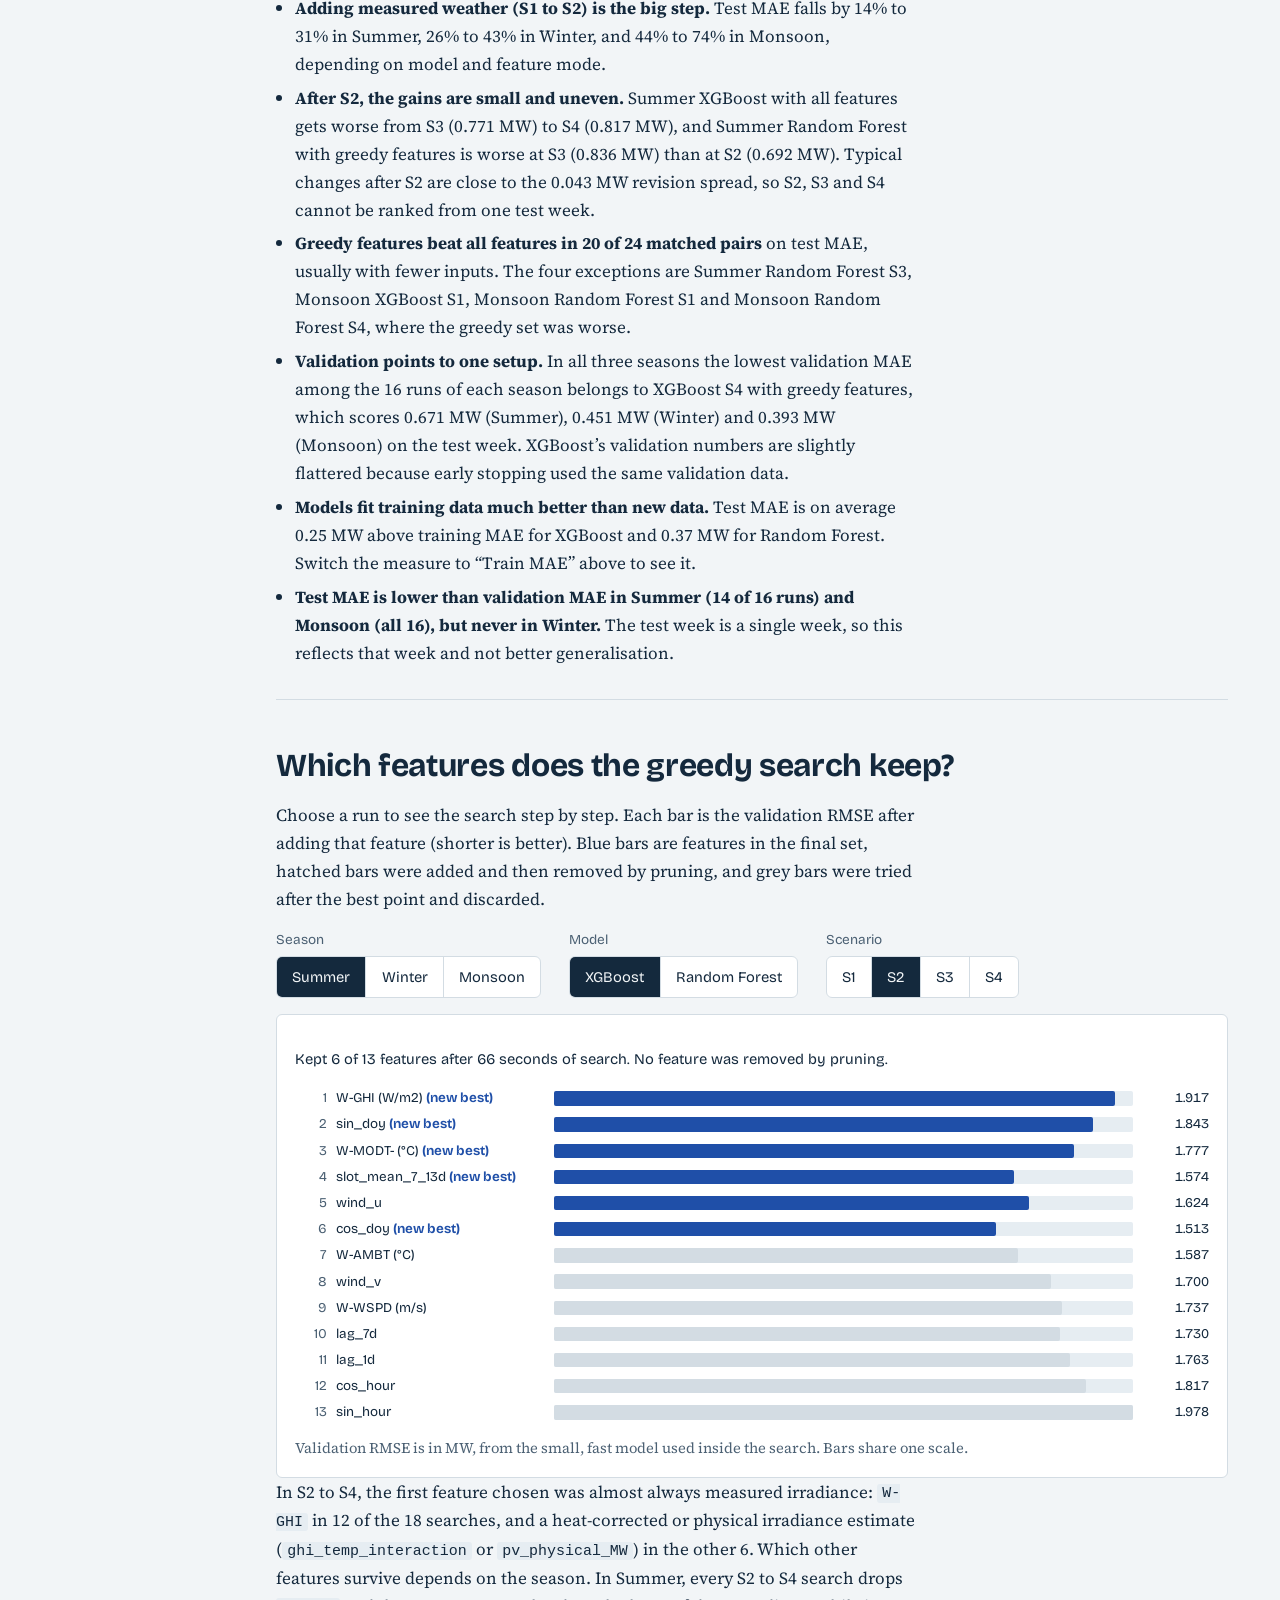
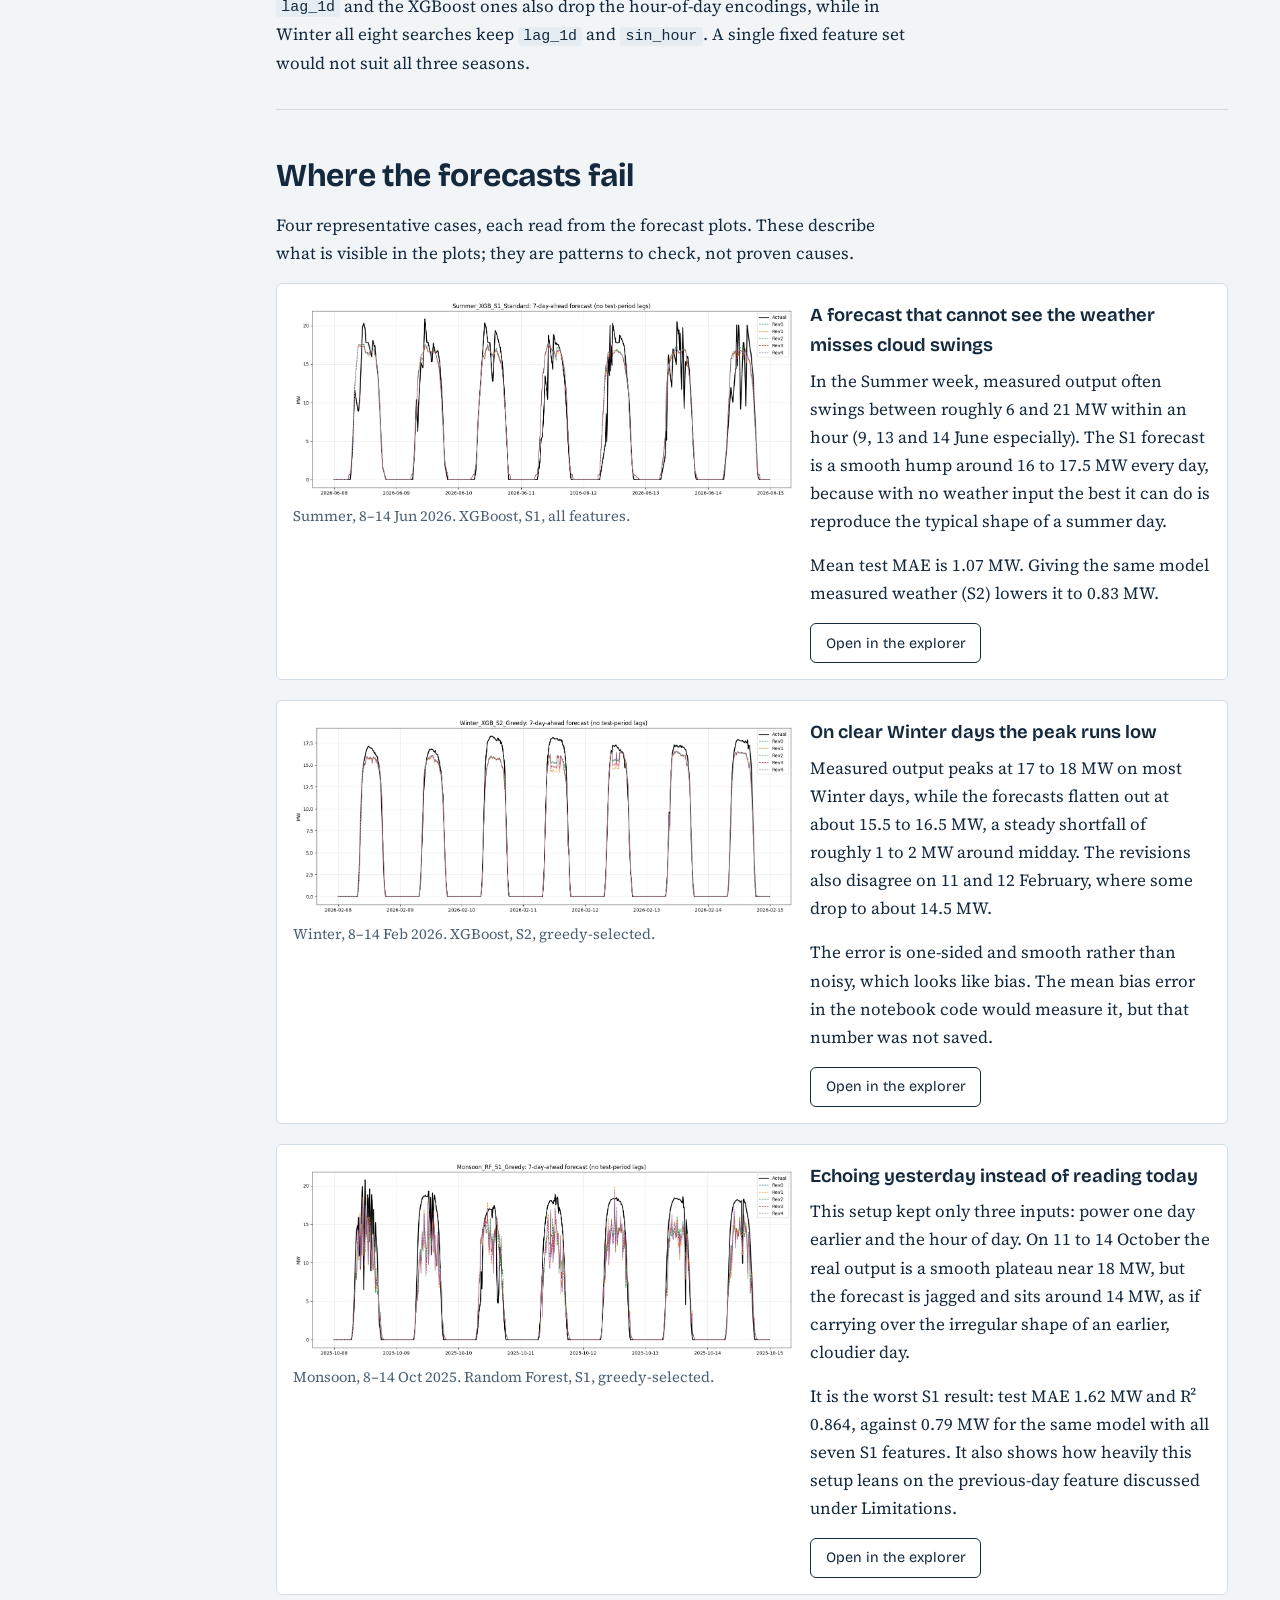
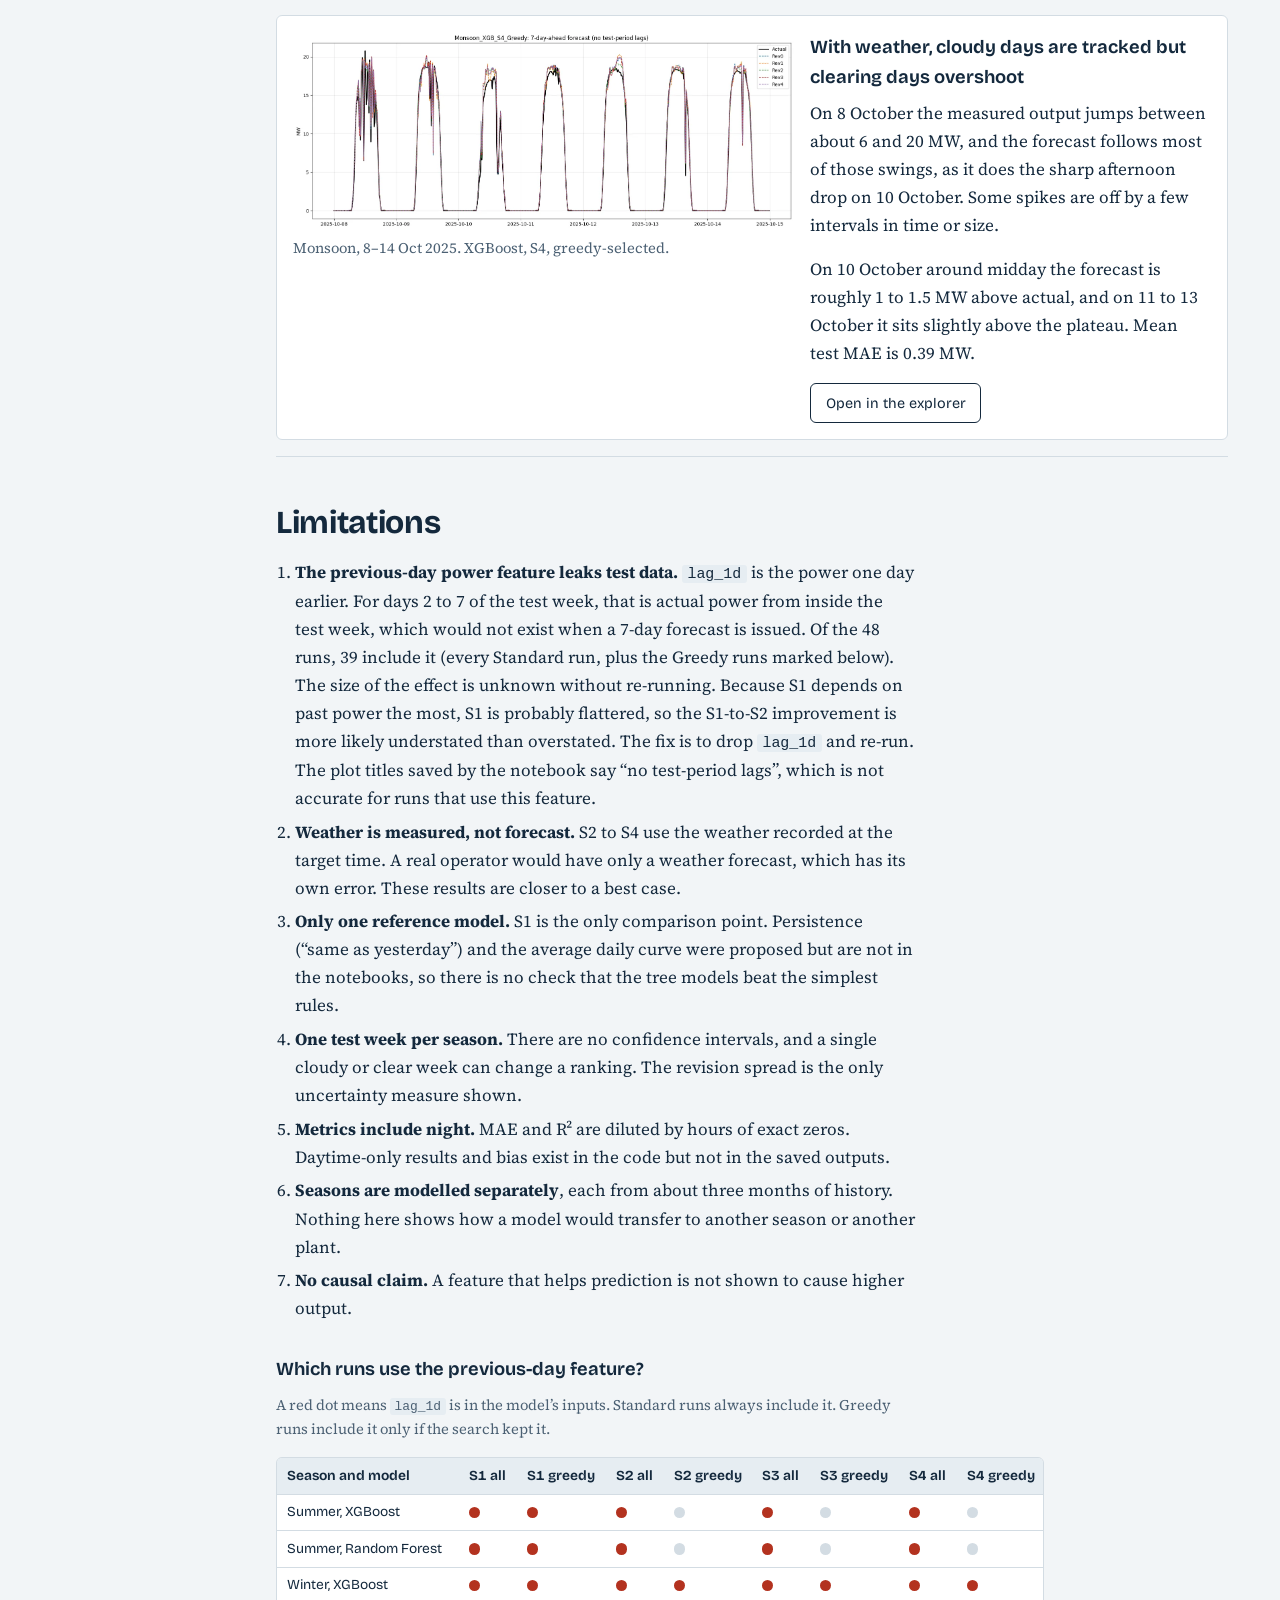
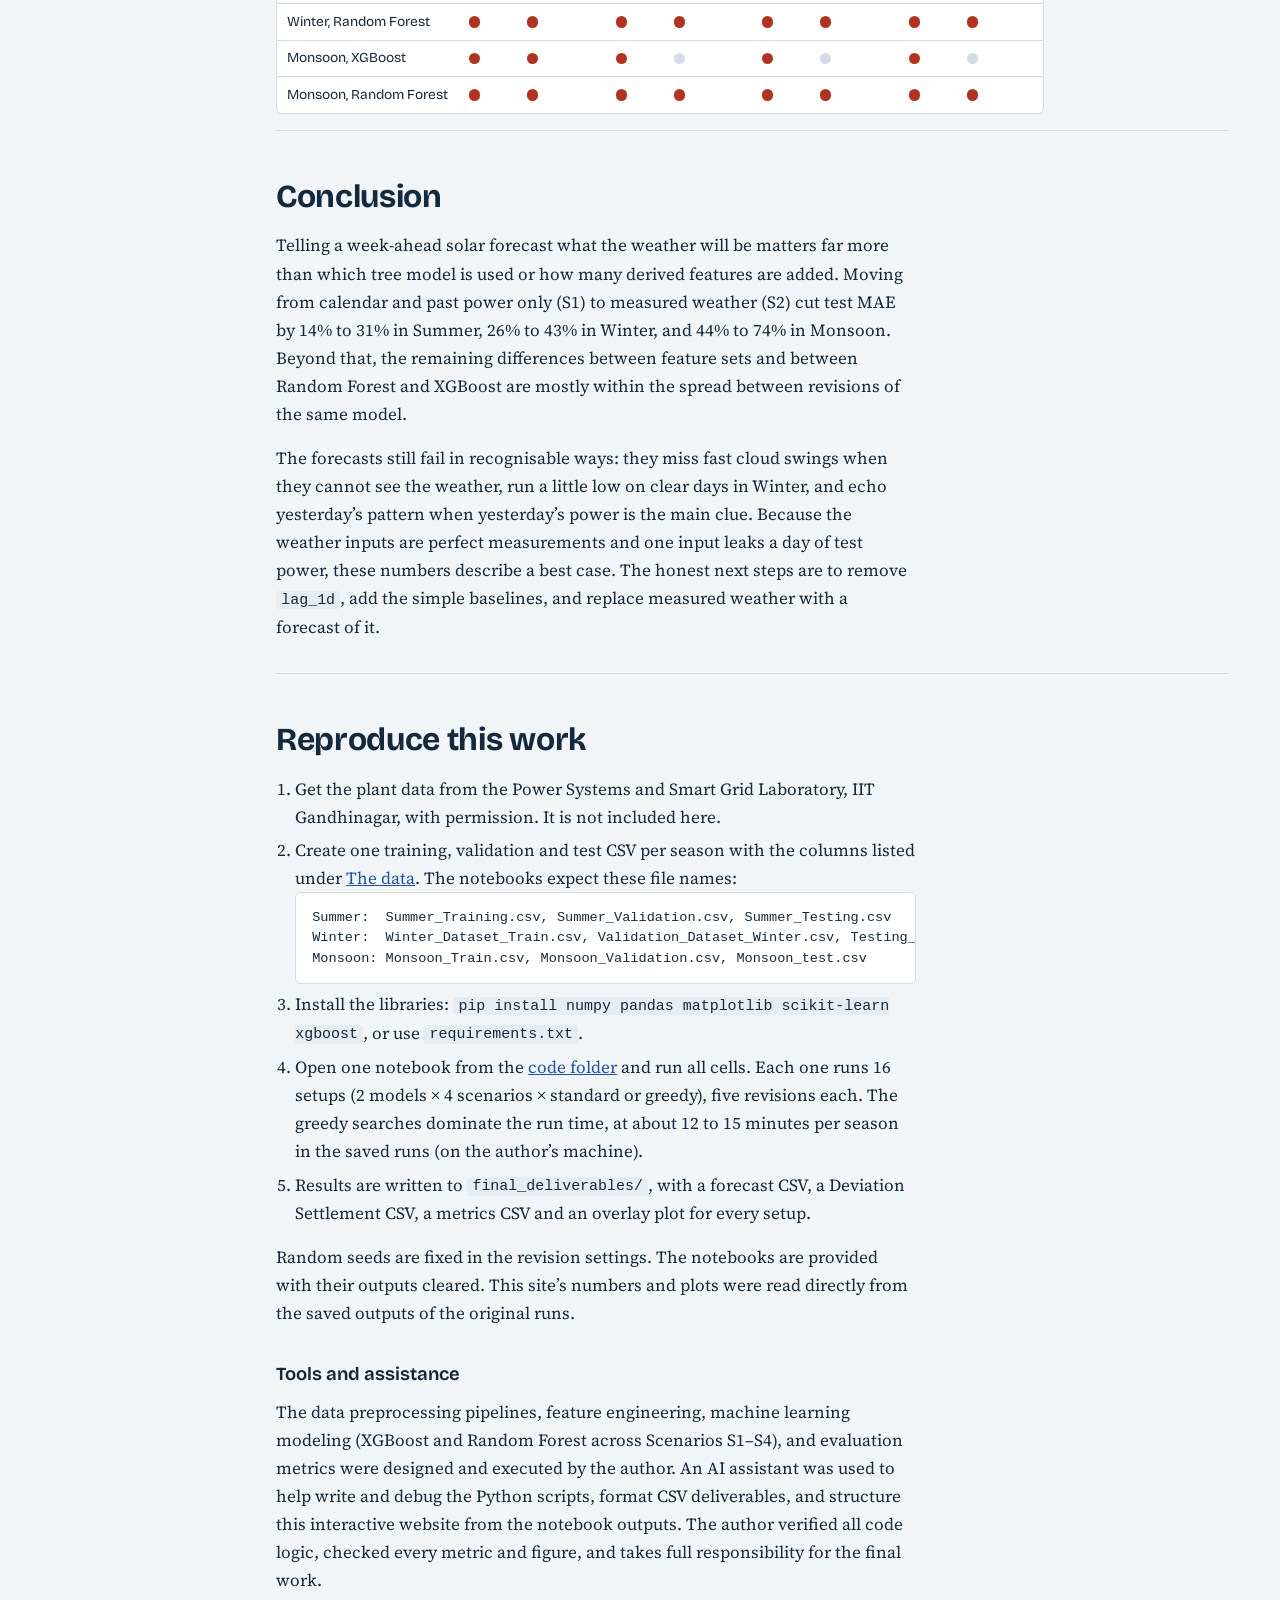
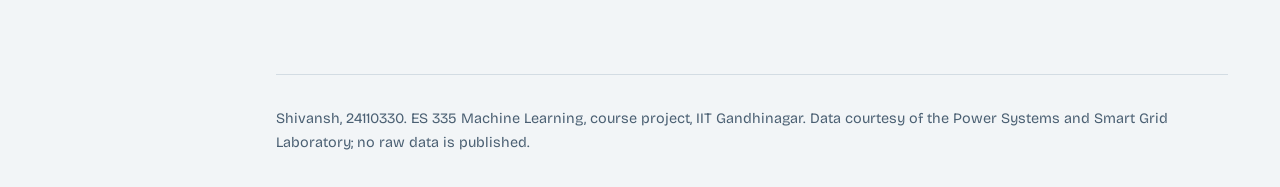
==== commit 964e2f32: "Update index.html" ====
--- a/index.html
+++ b/index.html
@@ -3,7 +3,7 @@
 <head>
 <meta charset="utf-8">
 <meta name="viewport" content="width=device-width, initial-scale=1">
-<title>Forecasting a 21.5 MW solar plant, one week ahead</title>
+<title>Forecasting a 21.5 MW solar plant, Day Ahead</title>
 <meta name="description" content="ES 335 course project: Random Forest and XGBoost forecasts of a 21.5 MW solar PV plant over three seasonal test weeks, with four levels of input information.">
 <link rel="icon" href="data:image/svg+xml,%3Csvg xmlns='http://www.w3.org/2000/svg' viewBox='0 0 100 100'%3E%3Ctext y='.9em' font-size='90'%3E☀%3C/text%3E%3C/svg%3E">
 <link rel="preconnect" href="https://fonts.googleapis.com">
@@ -33,7 +33,7 @@
 <main id="main">
 
 <section class="first hero" aria-labelledby="h-top">
-  <h1 id="h-top">Forecasting a 21.5 MW solar plant, one week ahead</h1>
+  <h1 id="h-top">Forecasting a 21.5 MW solar plant, Day Ahead</h1>
   <p class="byline">Shivansh, Roll number 24110330. ES 335 Machine Learning course project, working solo.</p>
   <p class="lead">A grid operator has to commit to a week of solar output before the weather arrives. This project asks how much a Random Forest or XGBoost forecast improves as it is given more information, and where it still fails. Pick a season, a model and a level of information below, and compare the forecast with what the plant actually produced.</p>
 </section>
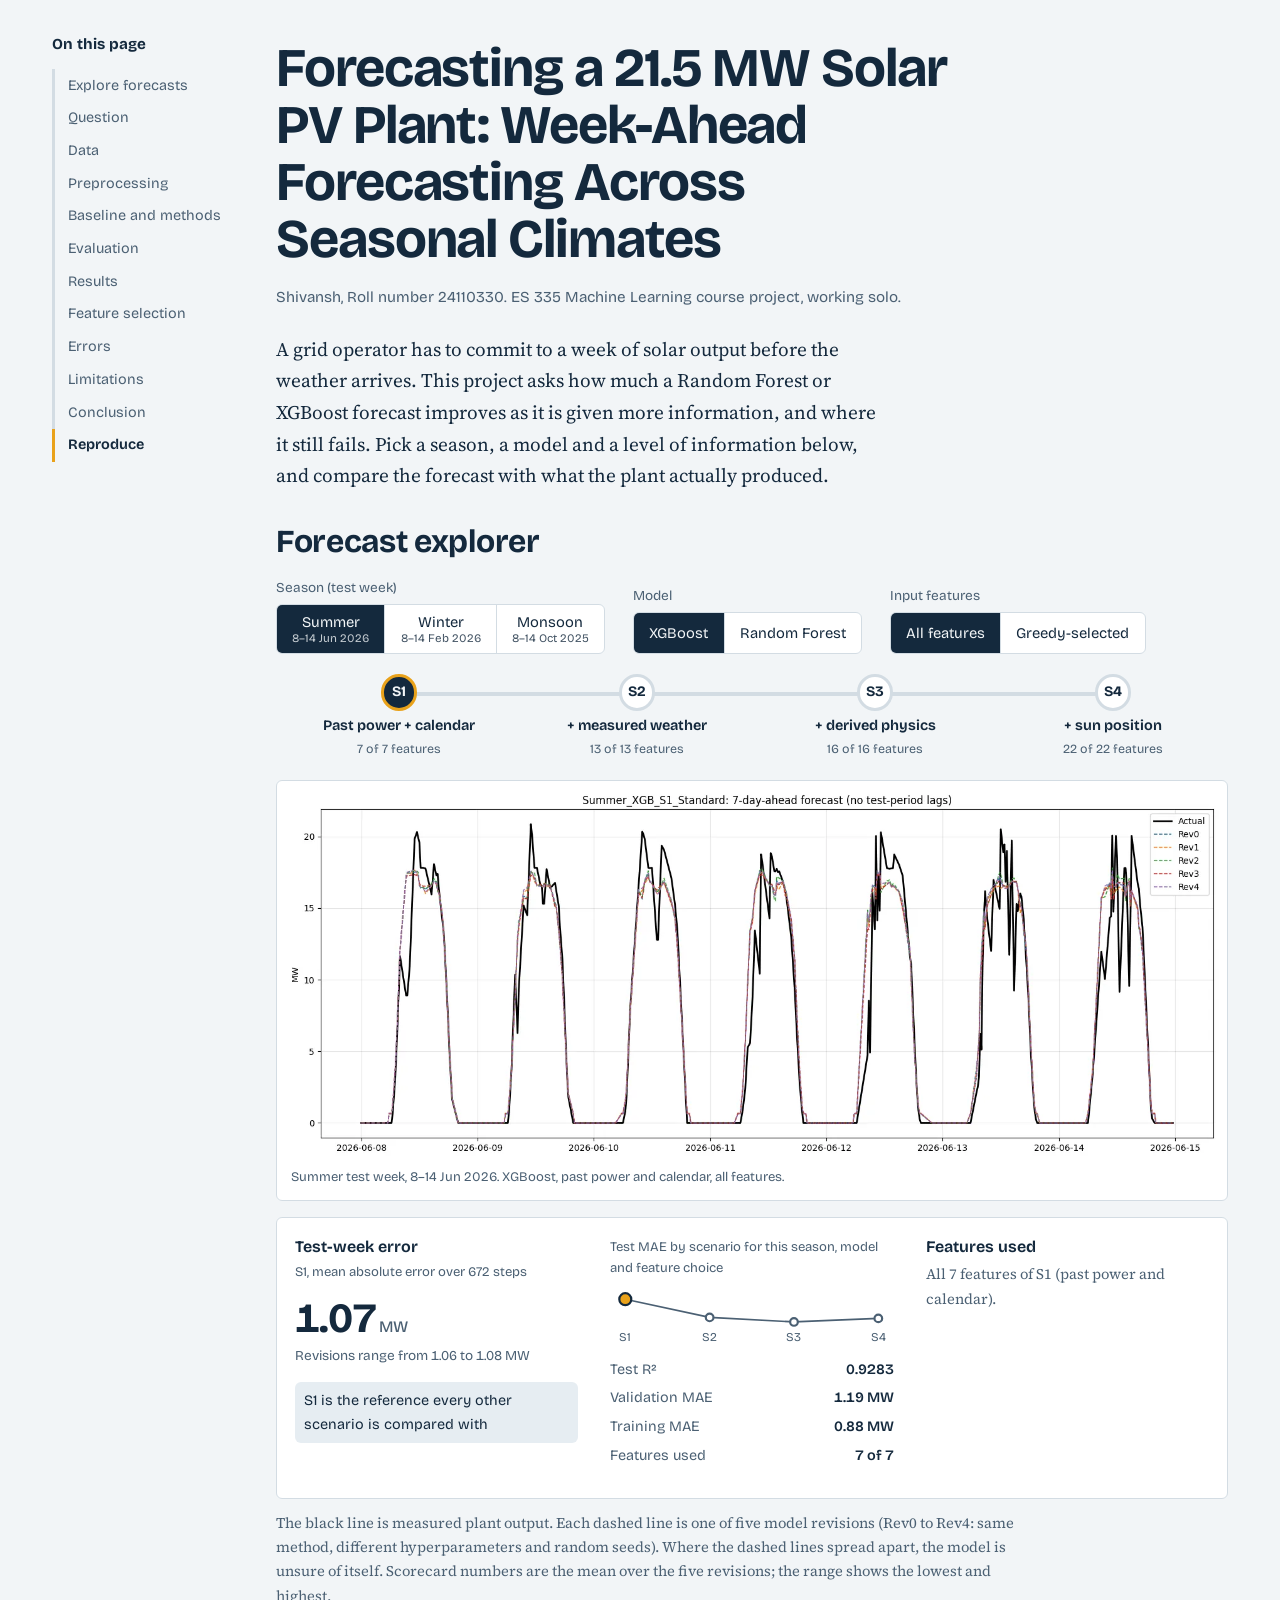
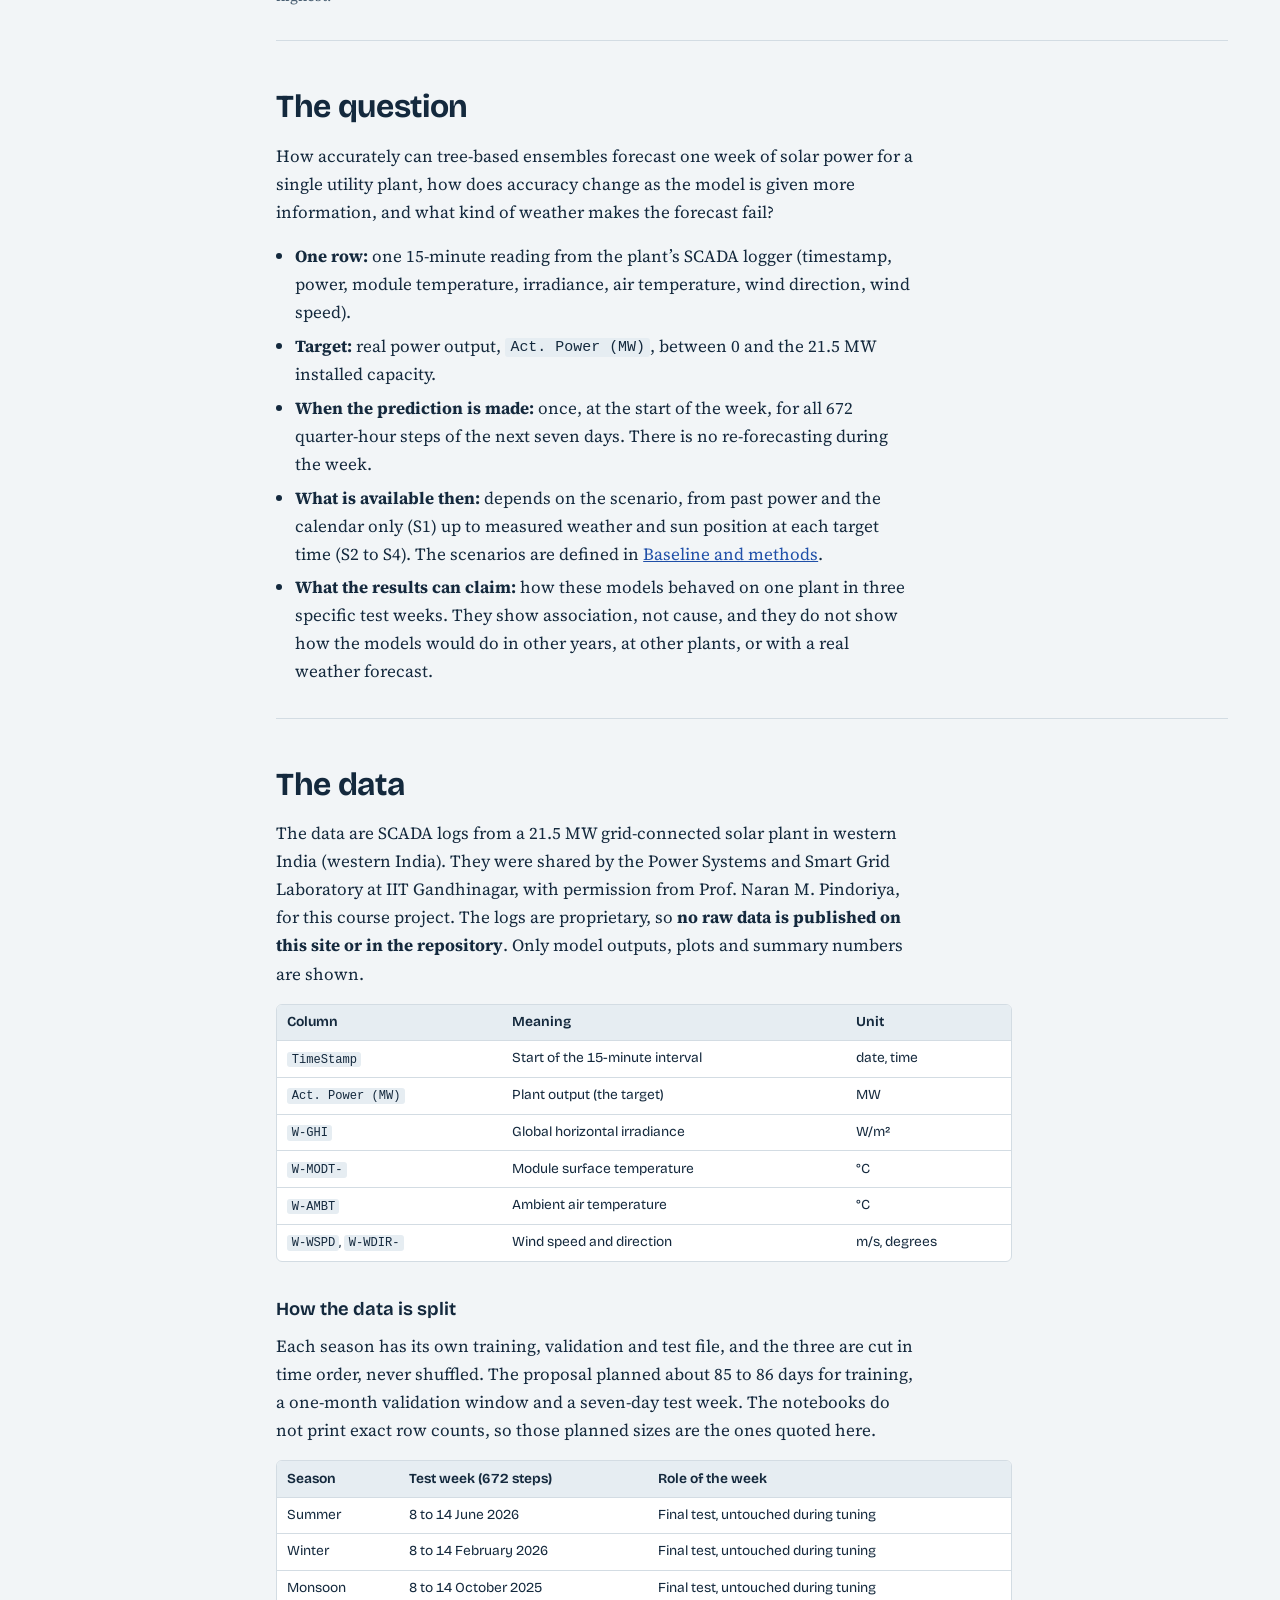
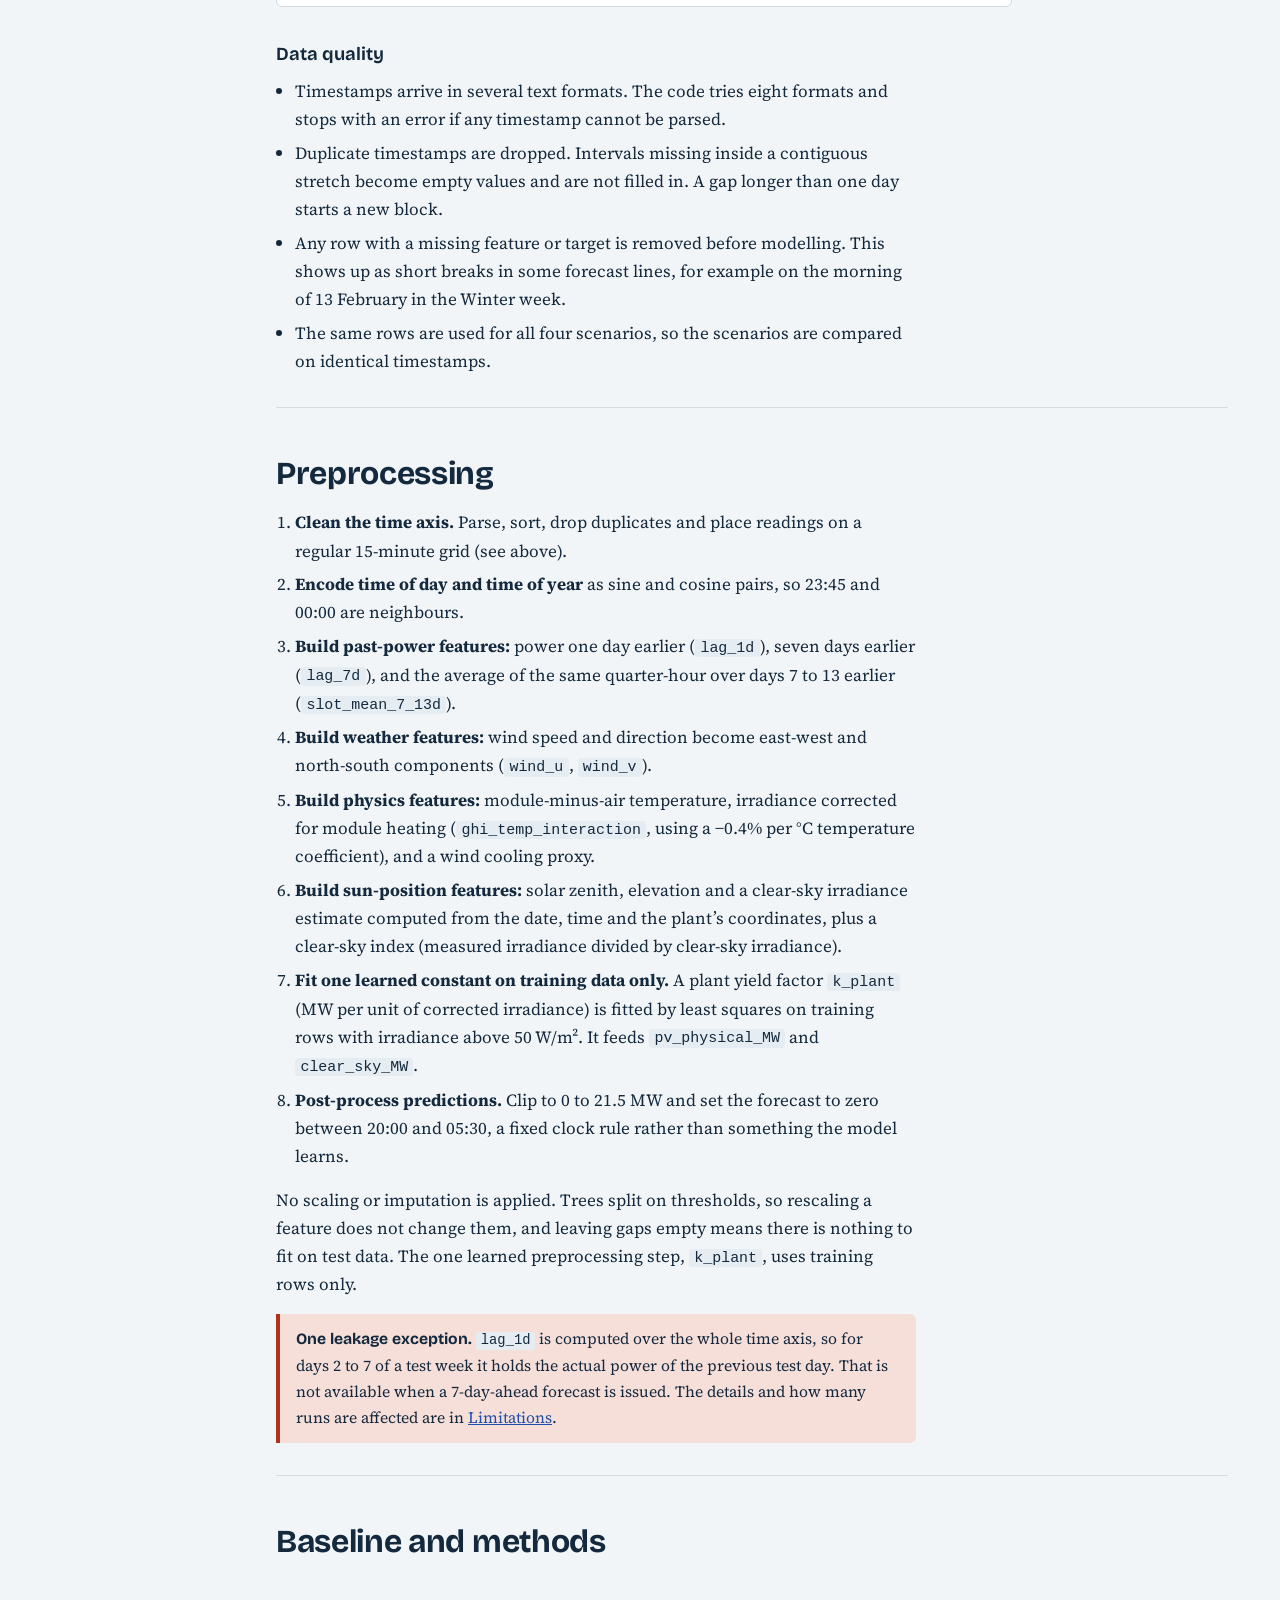
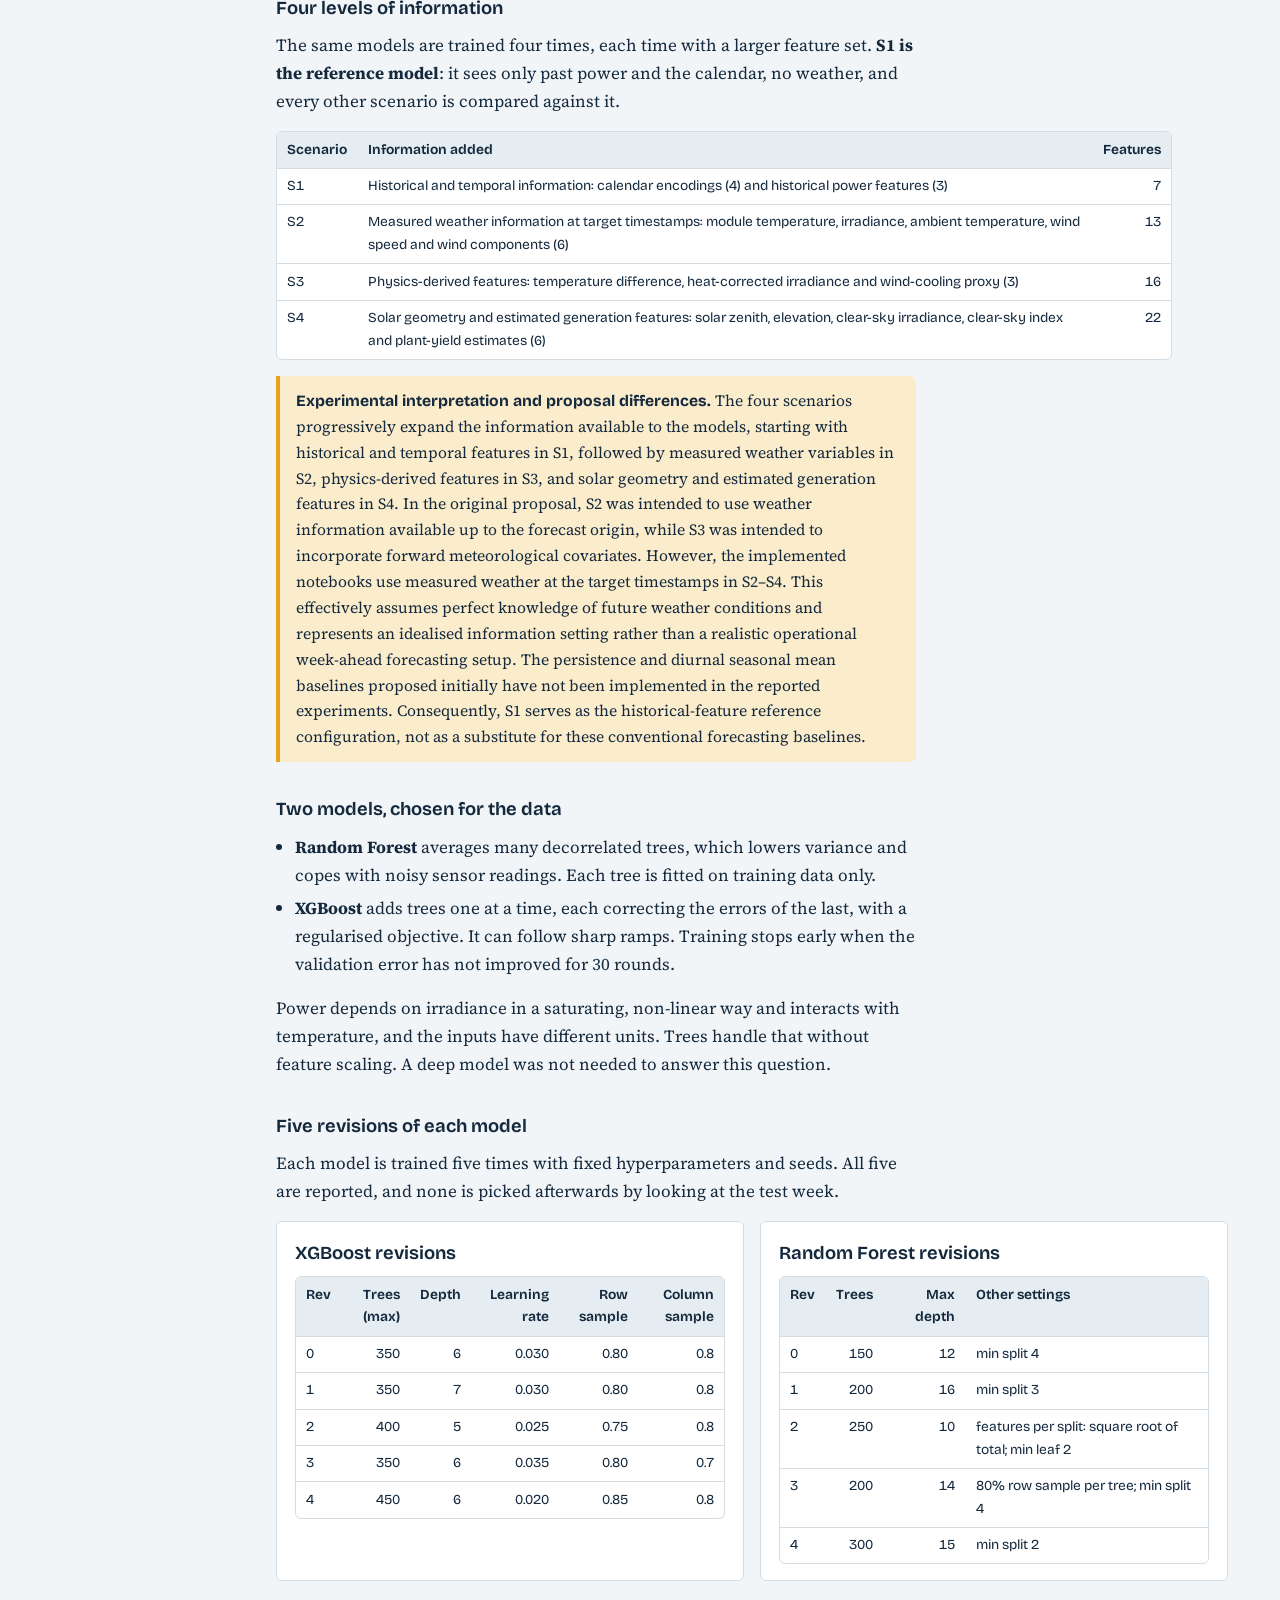
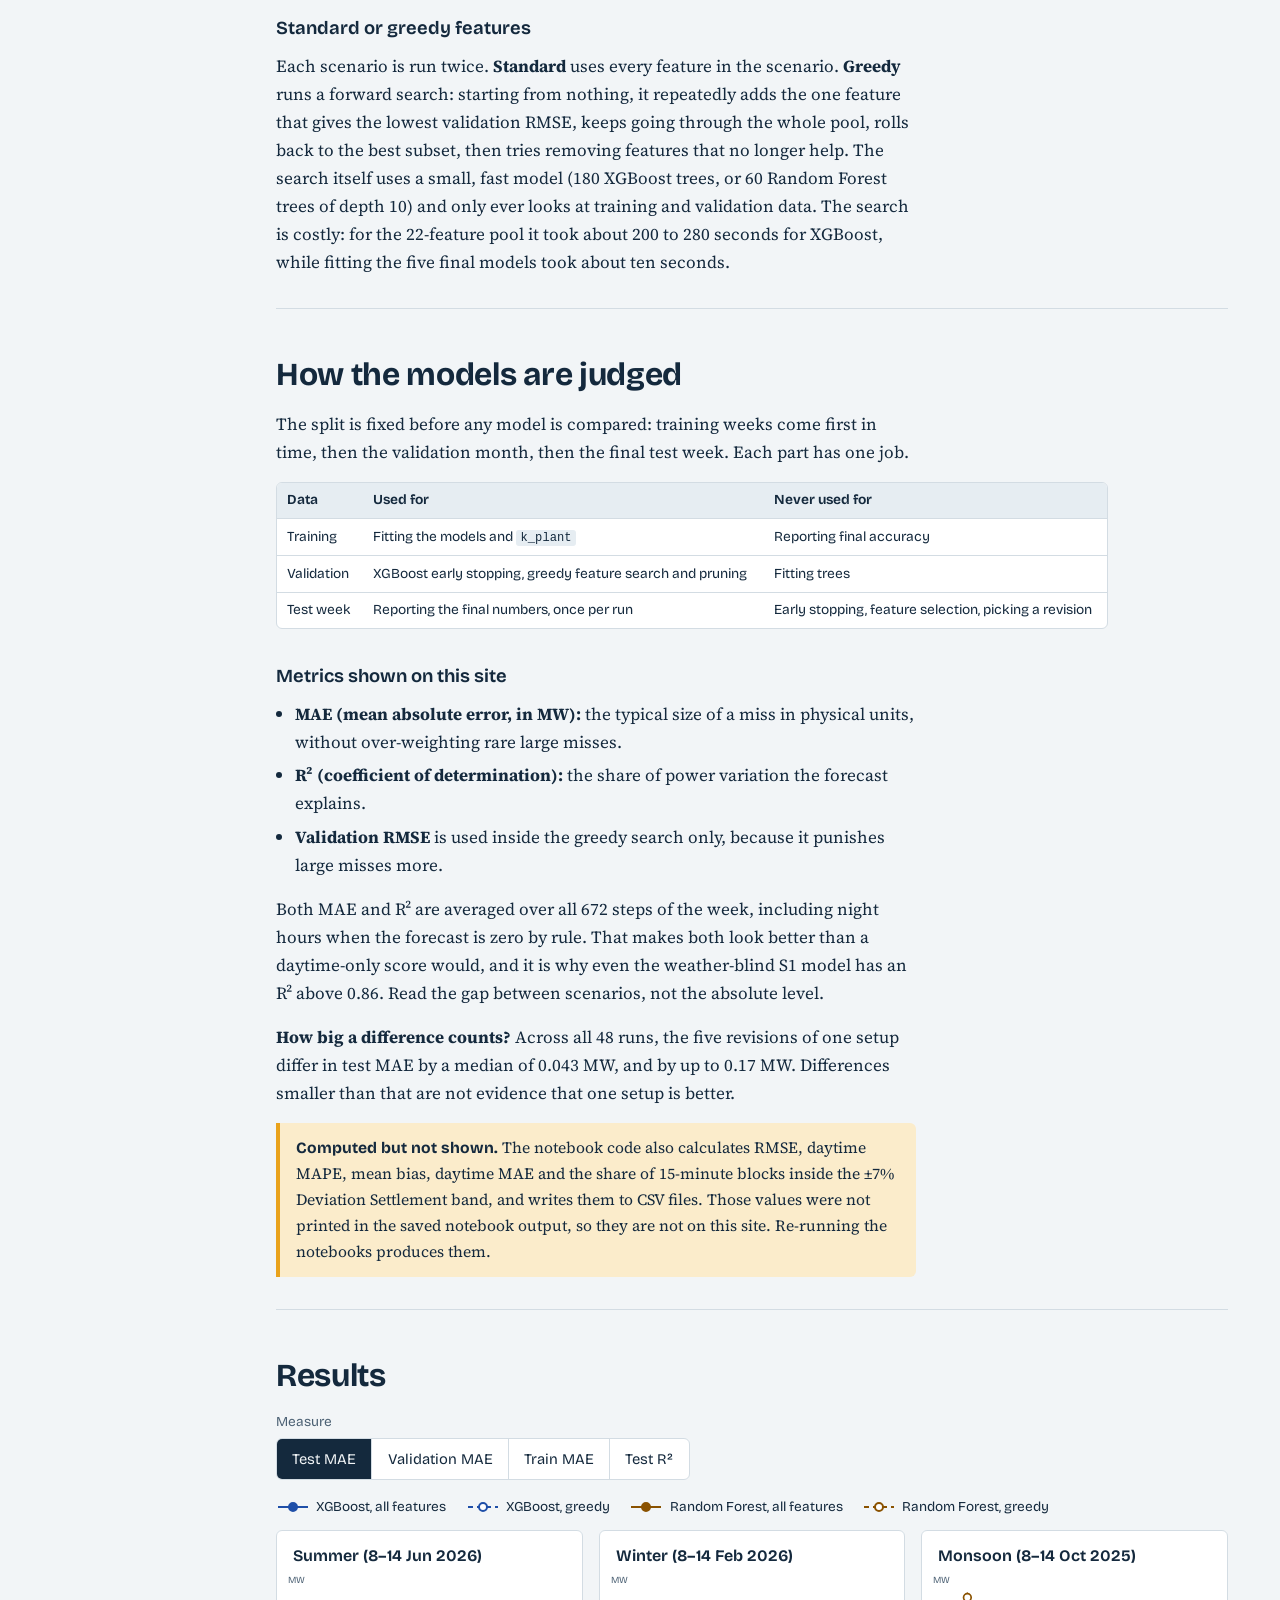
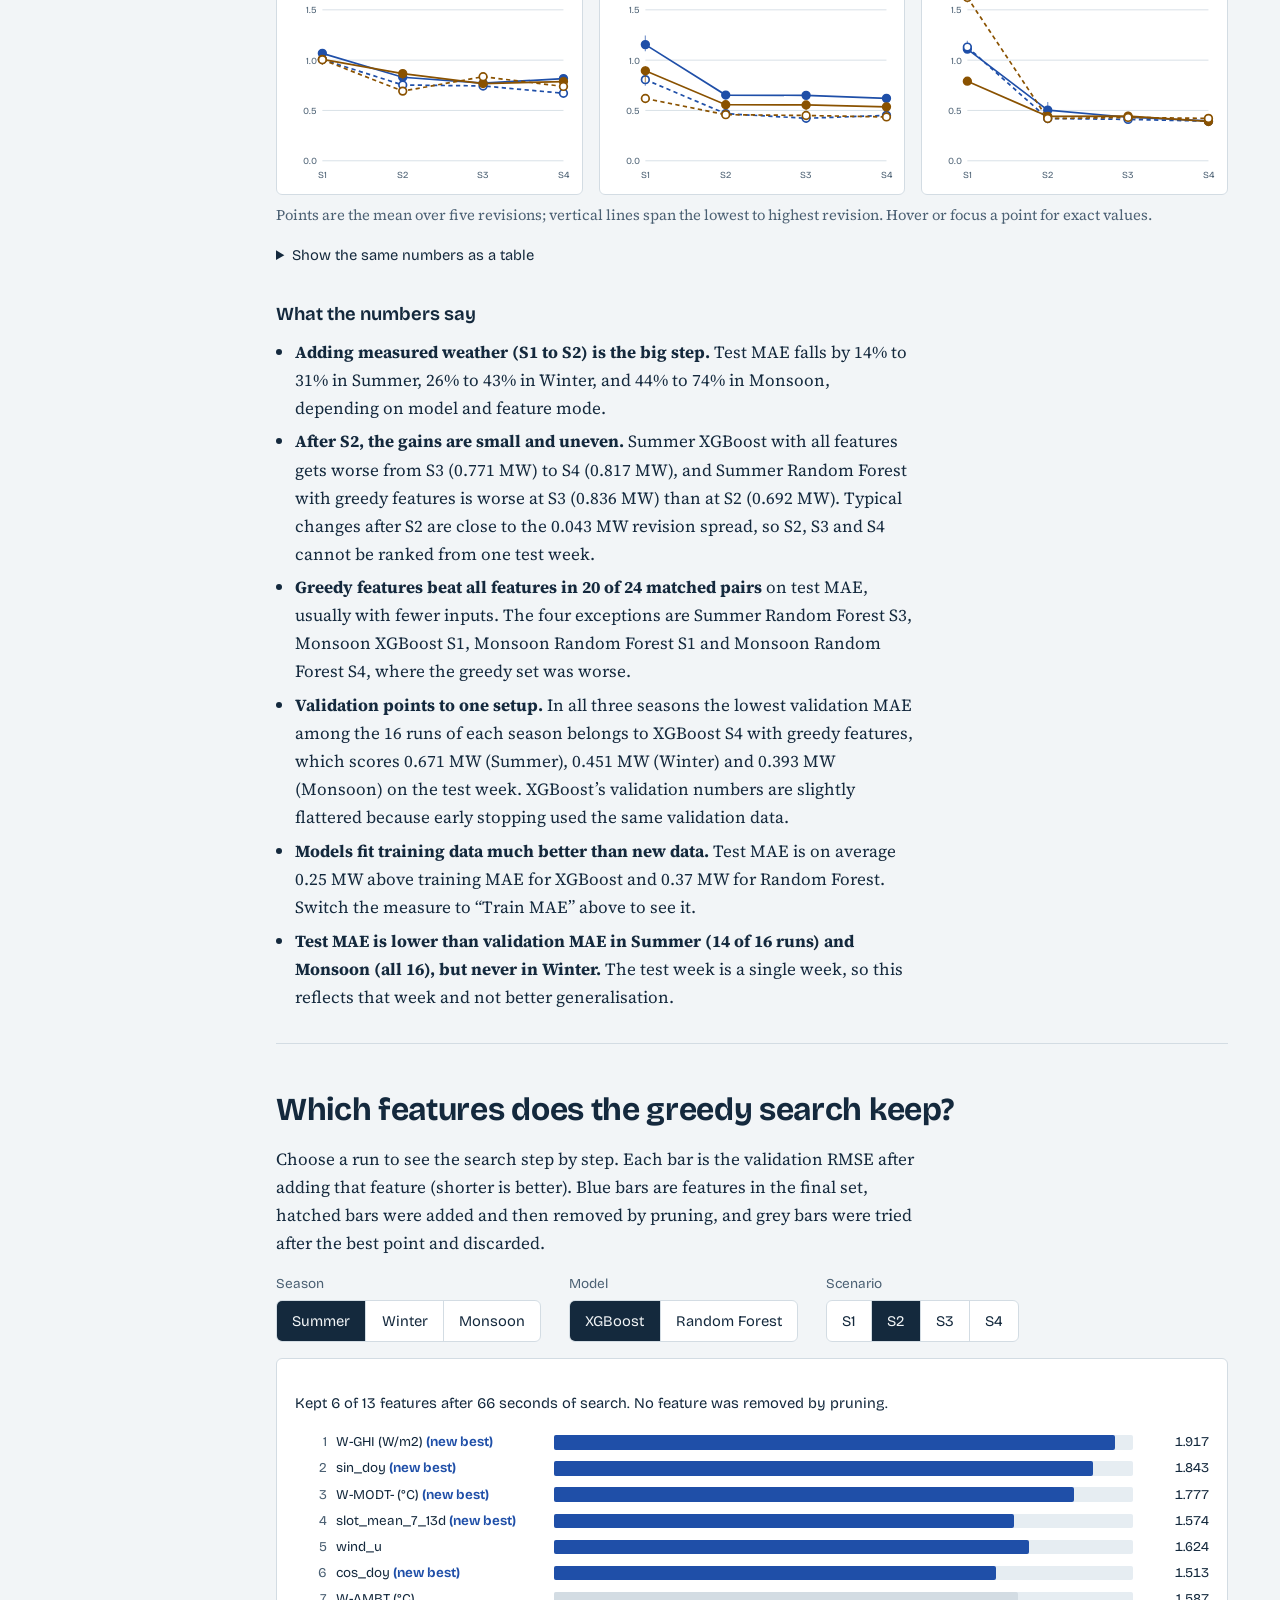
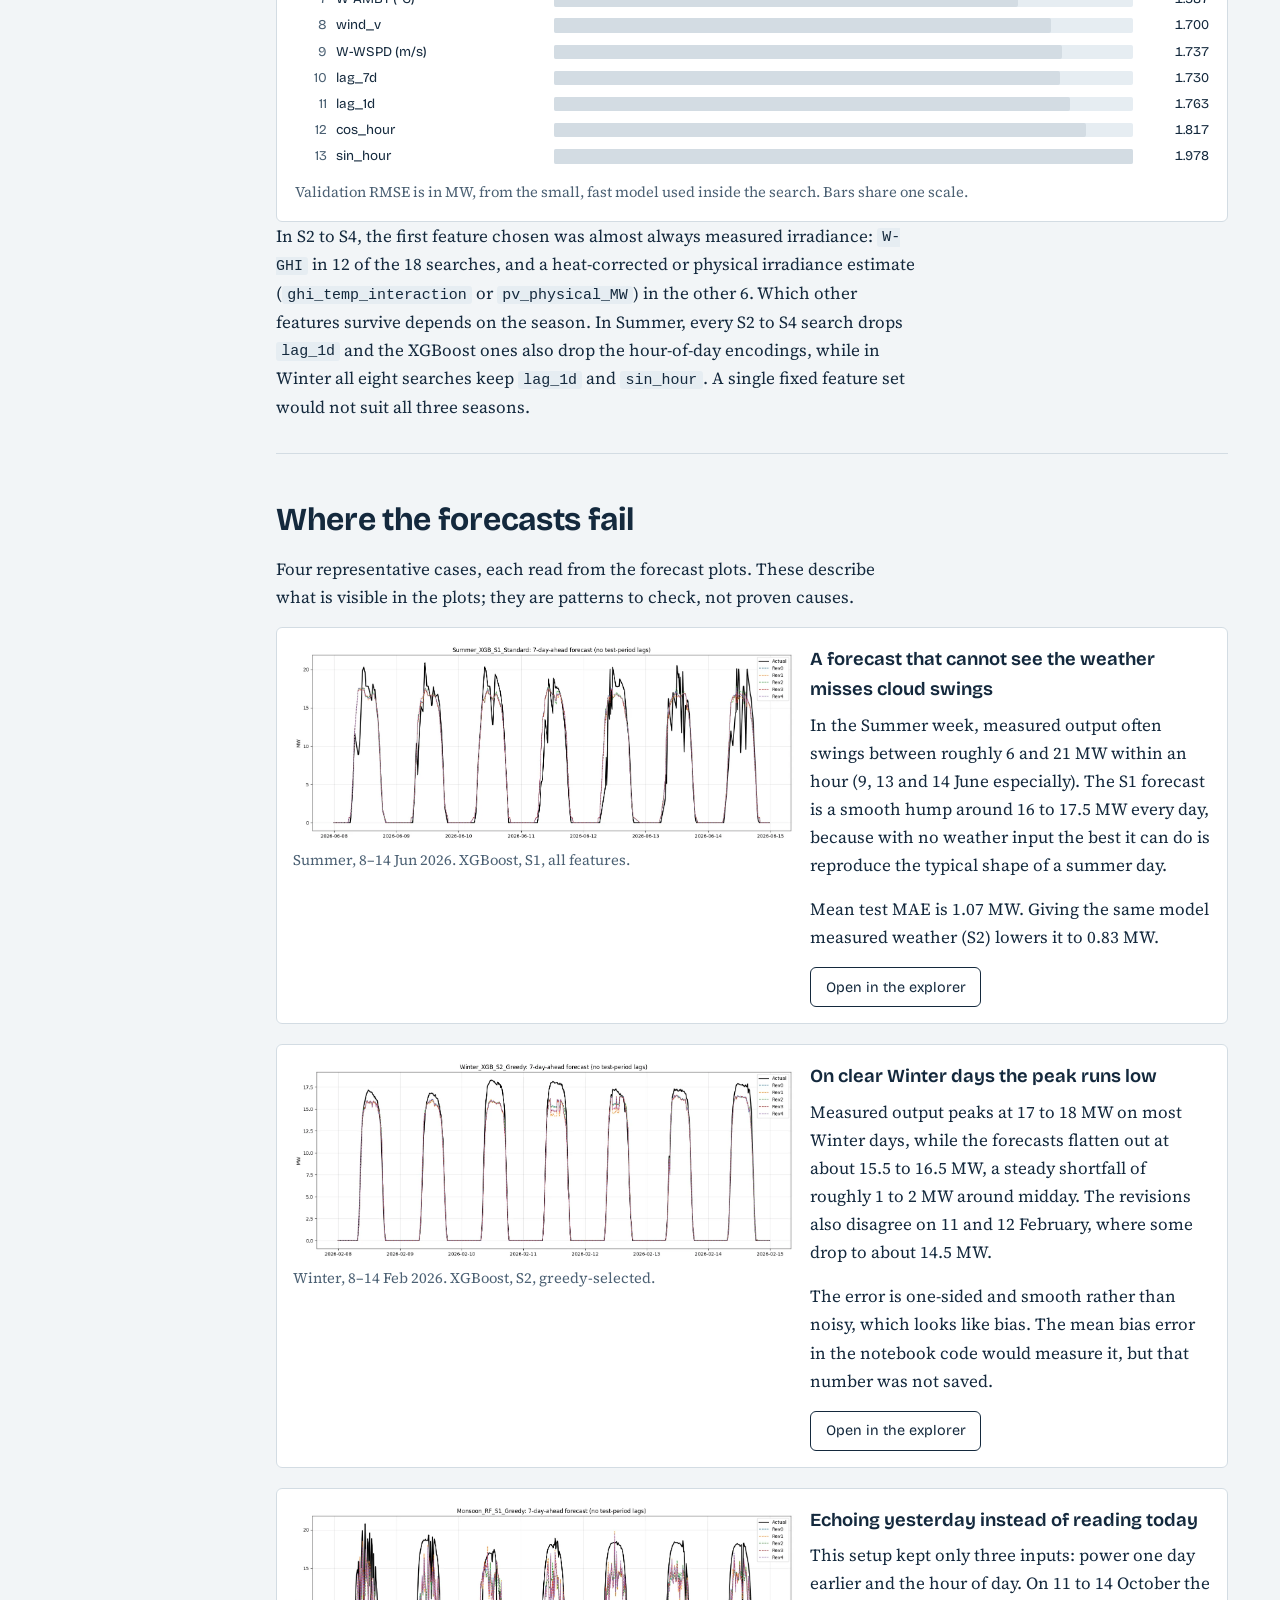
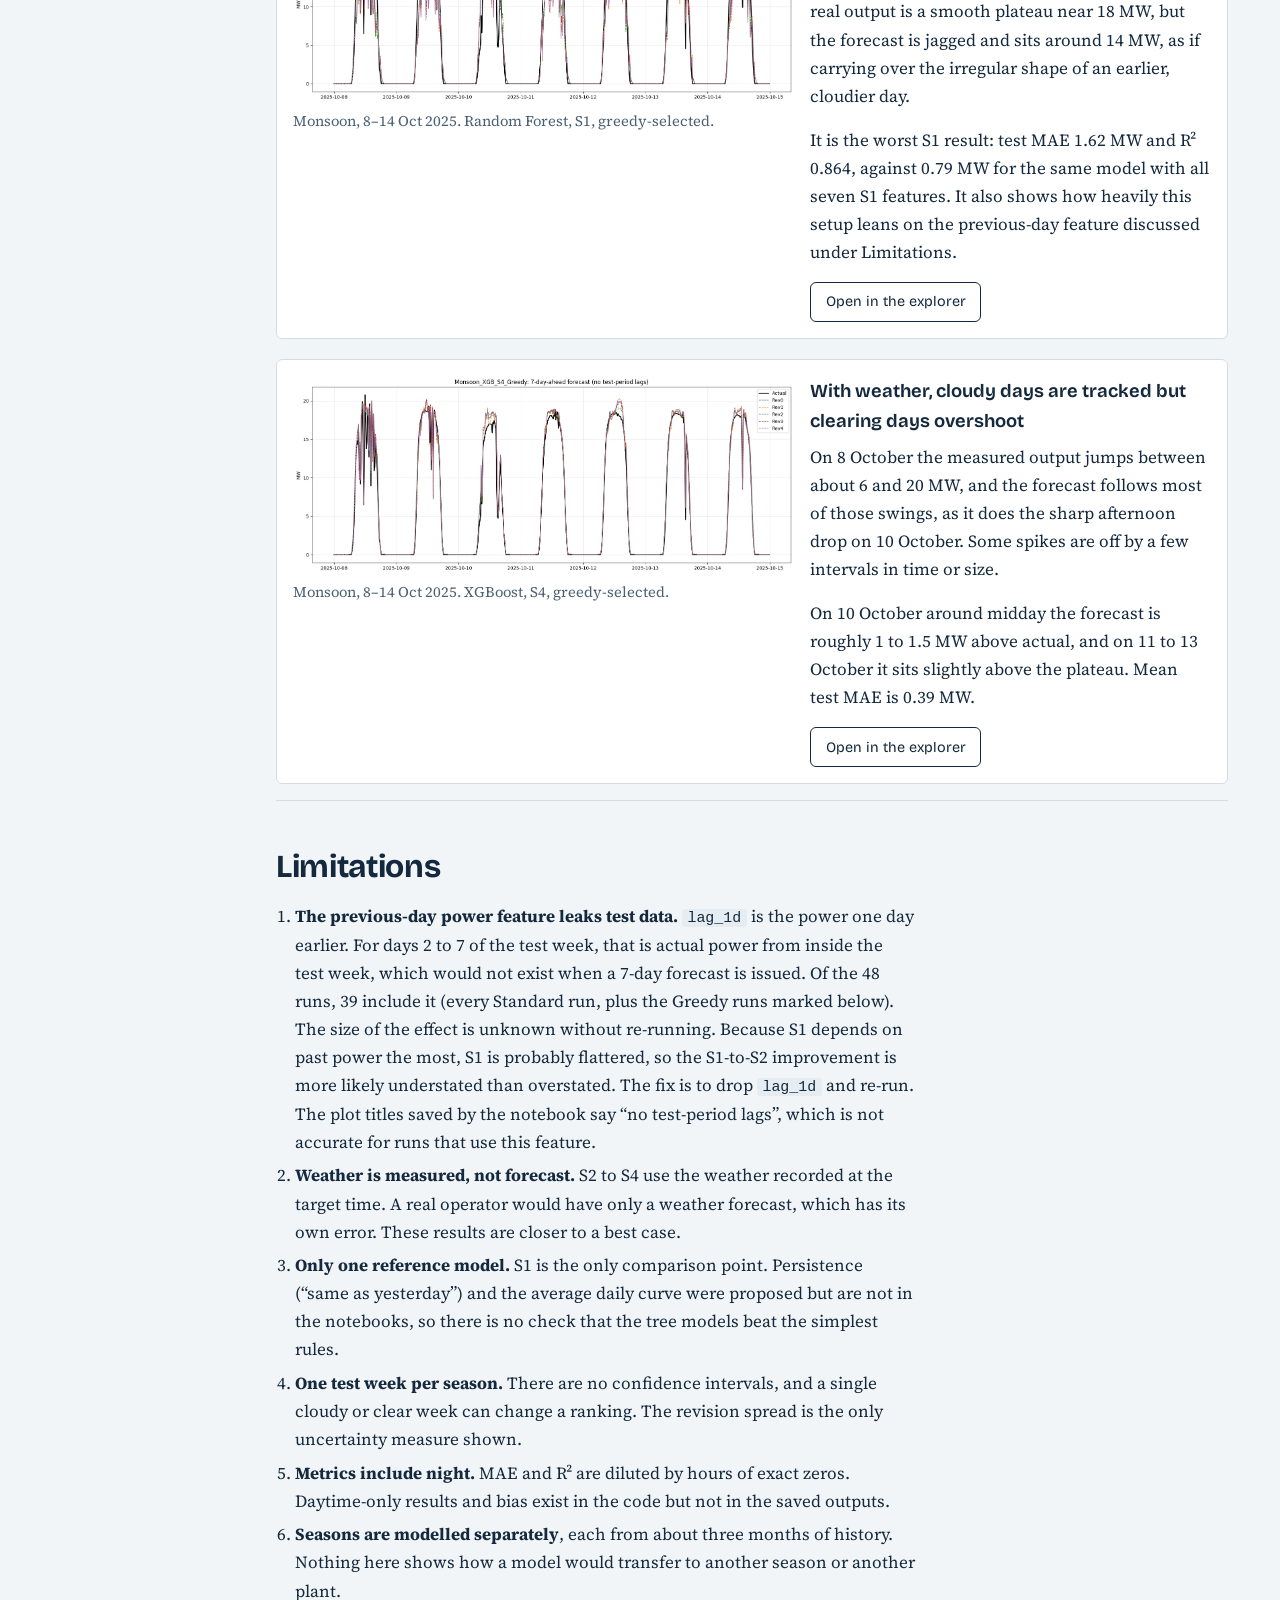
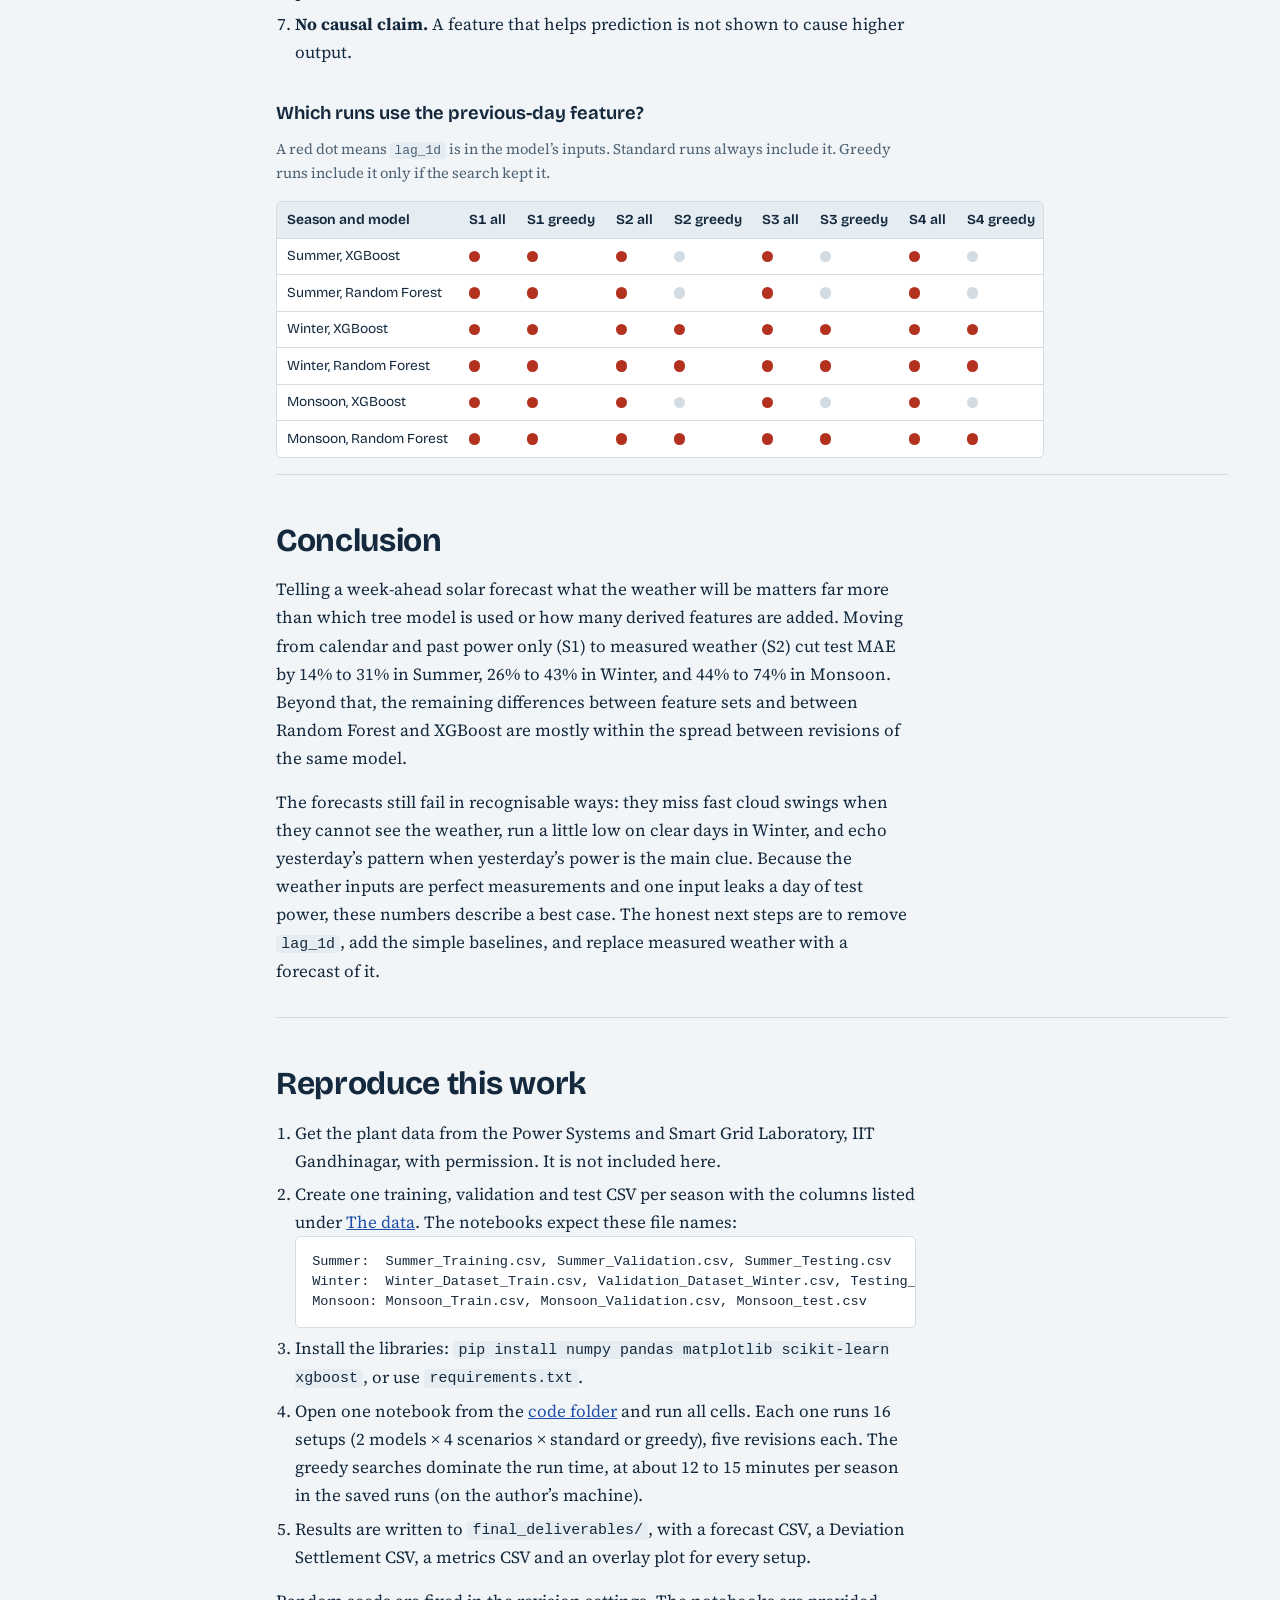
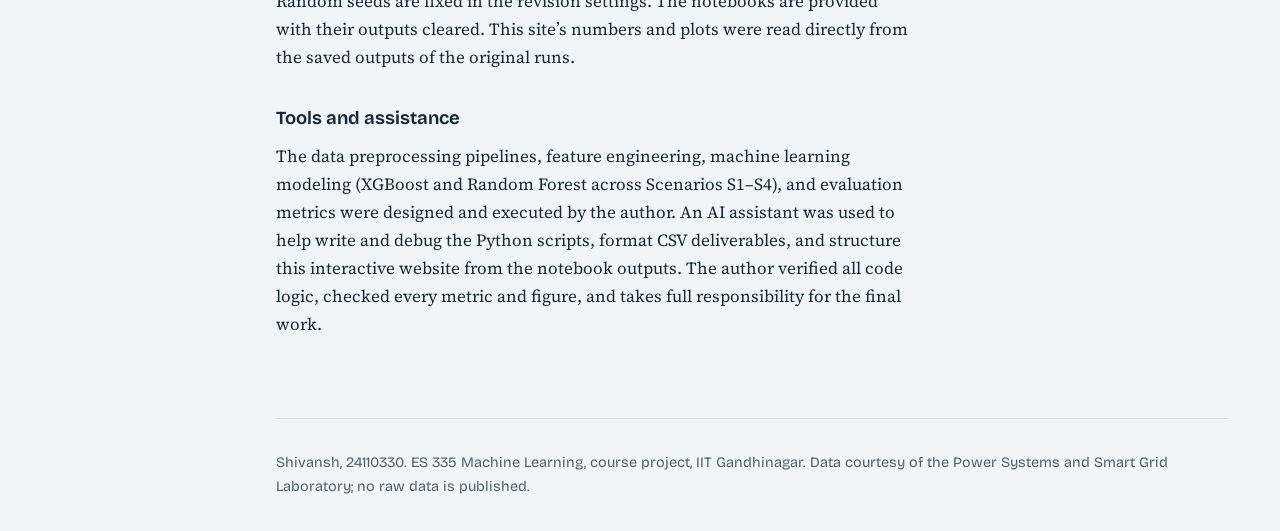
==== commit 9a9cddec: "Update index.html update the scenario chart" ====
--- a/index.html
+++ b/index.html
@@ -33,7 +33,7 @@
 <main id="main">
 
 <section class="first hero" aria-labelledby="h-top">
-  <h1 id="h-top">Forecasting a 21.5 MW solar plant, Day Ahead</h1>
+  <h1 id="h-top">Forecasting a 21.5 MW Solar PV Plant: Week-Ahead Forecasting Across Seasonal Climates</h1>
   <p class="byline">Shivansh, Roll number 24110330. ES 335 Machine Learning course project, working solo.</p>
   <p class="lead">A grid operator has to commit to a week of solar output before the weather arrives. This project asks how much a Random Forest or XGBoost forecast improves as it is given more information, and where it still fails. Pick a season, a model and a level of information below, and compare the forecast with what the plant actually produced.</p>
 </section>
@@ -137,7 +137,51 @@
     <h3>Four levels of information</h3>
     <p>The same models are trained four times, each time with a larger feature set. <strong>S1 is the reference model</strong>: it sees only past power and the calendar, no weather, and every other scenario is compared against it.</p>
   </div>
-  <div class="tablewrap" style="max-width:56rem"><table>
+  
+<div class="tablewrap" style="max-width:56rem">
+  <table>
+    <thead>
+      <tr>
+        <th>Scenario</th>
+        <th>Information added</th>
+        <th class="num">Features</th>
+      </tr>
+    </thead>
+    <tbody>
+      <tr>
+        <td>S1</td>
+        <td>Historical and temporal information: calendar encodings (4) and historical power features (3)</td>
+        <td class="num">7</td>
+      </tr>
+      <tr>
+        <td>S2</td>
+        <td>Measured weather information at target timestamps: module temperature, irradiance, ambient temperature, wind speed and wind components (6)</td>
+        <td class="num">13</td>
+      </tr>
+      <tr>
+        <td>S3</td>
+        <td>Physics-derived features: temperature difference, heat-corrected irradiance and wind-cooling proxy (3)</td>
+        <td class="num">16</td>
+      </tr>
+      <tr>
+        <td>S4</td>
+        <td>Solar geometry and estimated generation features: solar zenith, elevation, clear-sky irradiance, clear-sky index and plant-yield estimates (6)</td>
+        <td class="num">22</td>
+      </tr>
+    </tbody>
+  </table>
+</div>
+
+<div class="note">
+  <strong>Experimental interpretation and proposal differences.</strong>
+  The four scenarios progressively expand the information available to the models, starting with historical and temporal features in S1, followed by measured weather variables in S2, physics-derived features in S3, and solar geometry and estimated generation features in S4.
+
+  In the original proposal, S2 was intended to use weather information available up to the forecast origin, while S3 was intended to incorporate forward meteorological covariates. However, the implemented notebooks use measured weather at the target timestamps in S2–S4. This effectively assumes perfect knowledge of future weather conditions and represents an idealised information setting rather than a realistic operational week-ahead forecasting setup.
+
+  The persistence and diurnal seasonal mean baselines proposed initially have not been implemented in the reported experiments. Consequently, S1 serves as the historical-feature reference configuration, not as a substitute for these conventional forecasting baselines.
+</div>
+
+  <!-- <div class="tablewrap" style="max-width:56rem"><table>
     <thead><tr><th>Scenario</th><th>Adds</th><th class="num">Features</th></tr></thead>
     <tbody>
       <tr><td>S1</td><td>Time encodings (4) and past power (3)</td><td class="num">7</td></tr>
@@ -145,7 +189,7 @@
       <tr><td>S3</td><td>Physics-derived features: temperature difference, heat-corrected irradiance, wind cooling proxy (3)</td><td class="num">16</td></tr>
       <tr><td>S4</td><td>Sun position: zenith cosine, elevation, clear-sky irradiance, clear-sky index, two plant-yield estimates (6)</td><td class="num">22</td></tr>
     </tbody></table></div>
-  <div class="note"><strong>How this differs from the proposal.</strong> The proposal described S2 as weather observed up to the forecast time and S3 as forward weather covariates. In the notebooks, S2 to S4 all use the weather measured at the target time itself, which is the same as assuming a perfect weather forecast. S3 adds derived physics features, and S4 adds sun position. The persistence and diurnal-mean baselines in the proposal are not in the notebooks, so S1 is the only reference shown here.</div>
+  <div class="note"><strong>How this differs from the proposal.</strong> The proposal described S2 as weather observed up to the forecast time and S3 as forward weather covariates. In the notebooks, S2 to S4 all use the weather measured at the target time itself, which is the same as assuming a perfect weather forecast. S3 adds derived physics features, and S4 adds sun position. The persistence and diurnal-mean baselines in the proposal are not in the notebooks, so S1 is the only reference shown here.</div> -->
 
   <div class="prose">
     <h3>Two models, chosen for the data</h3>
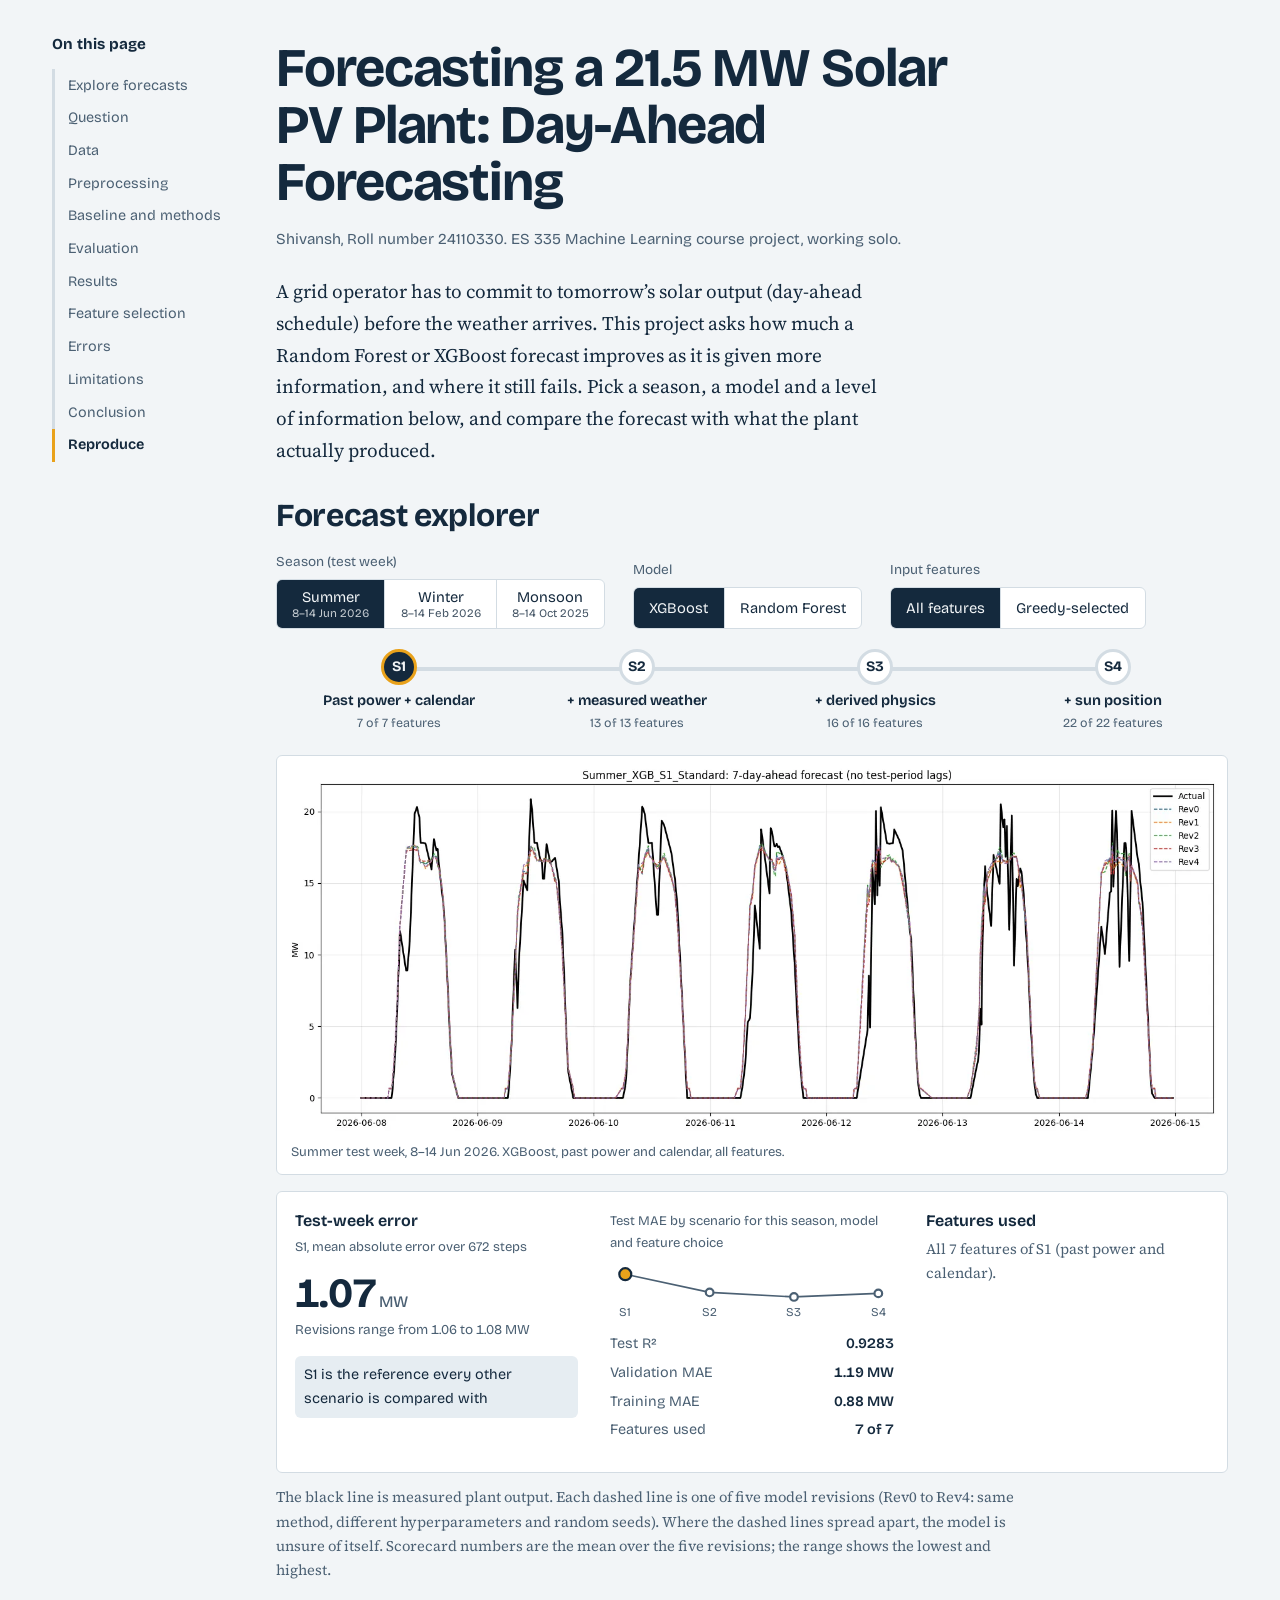
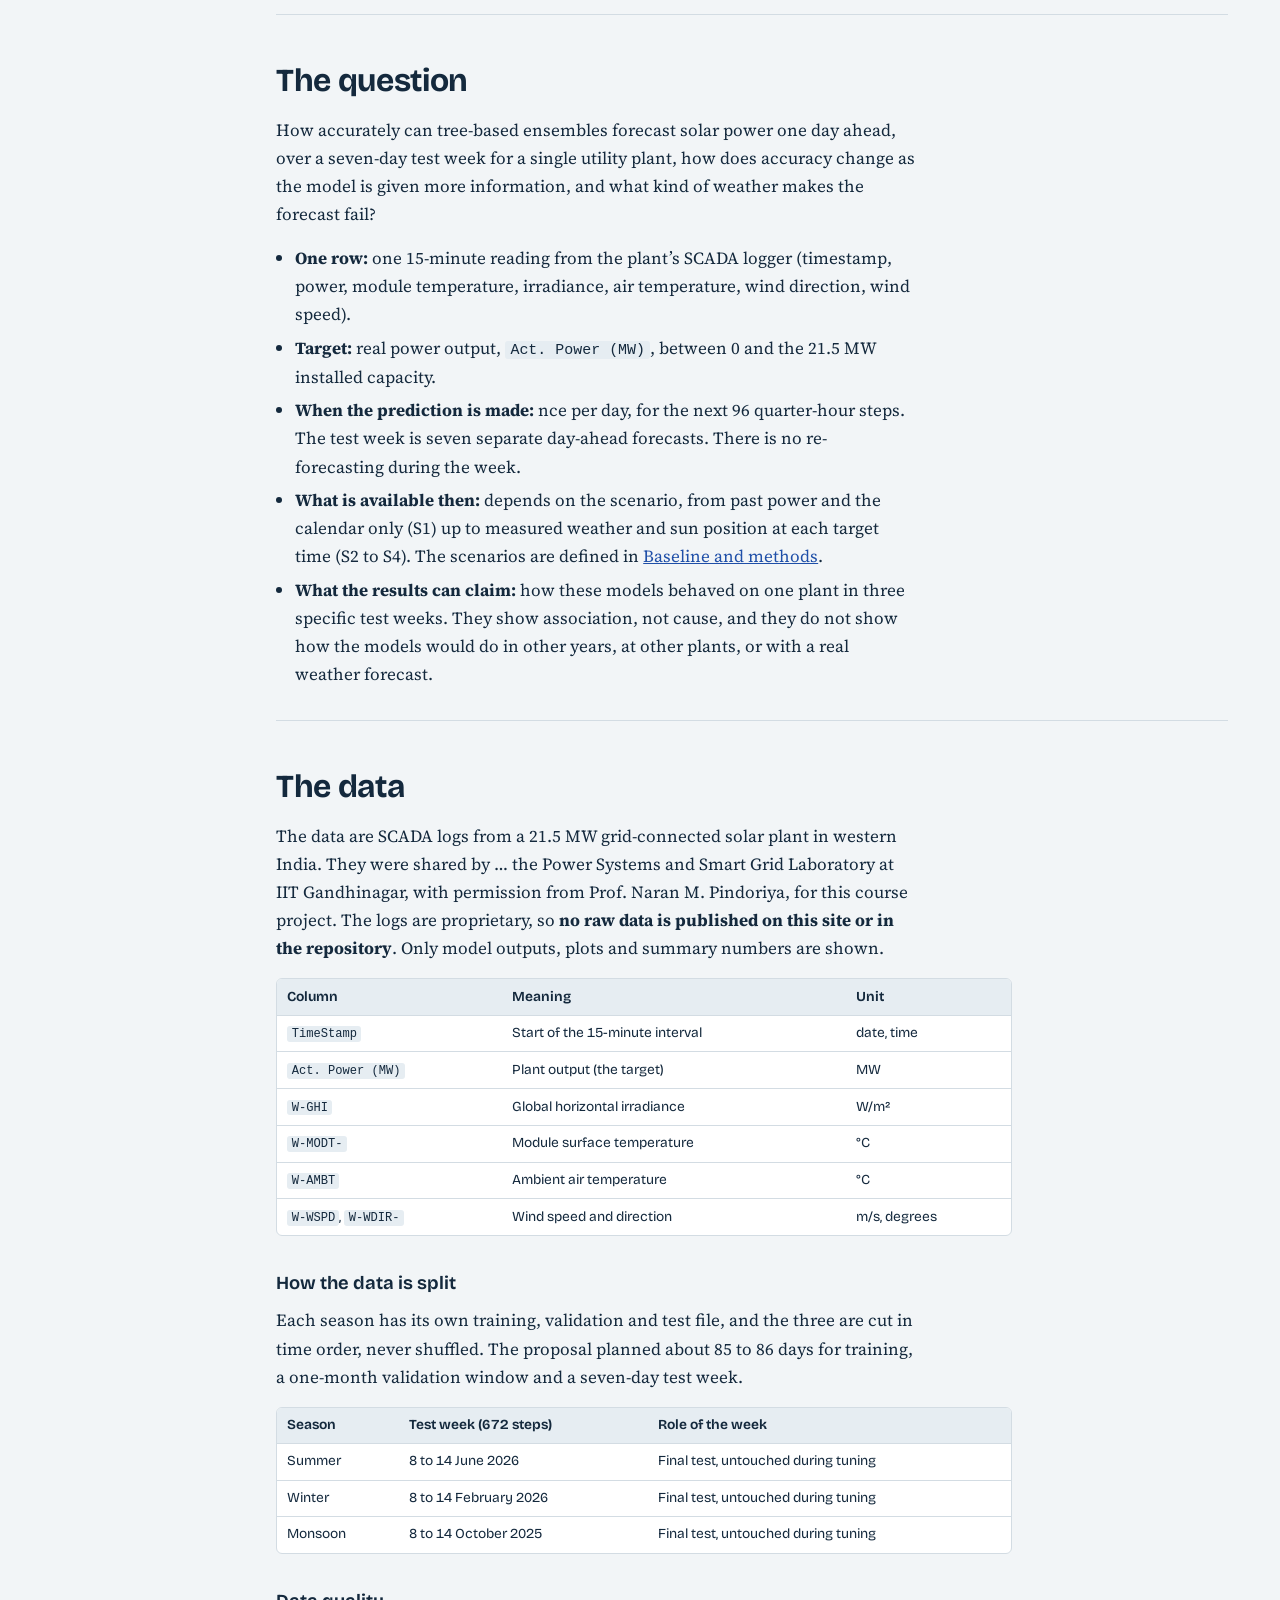
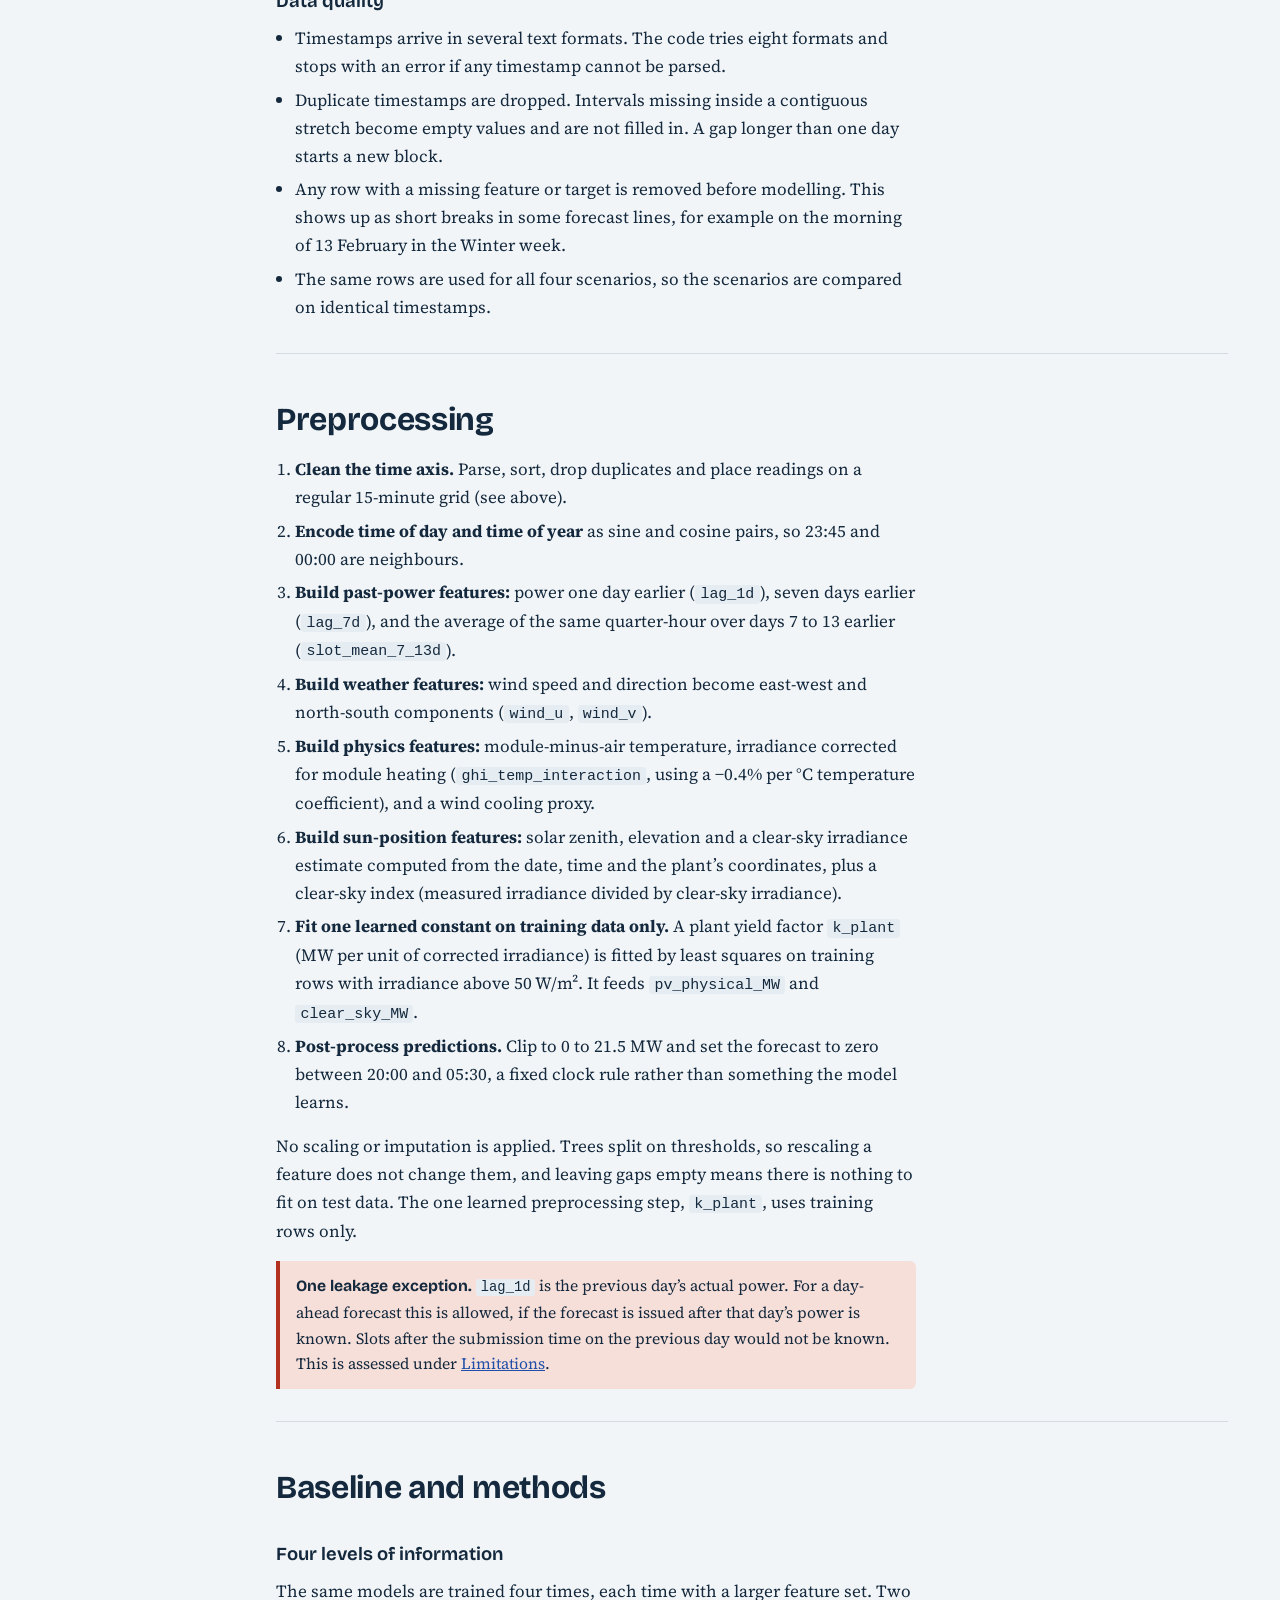
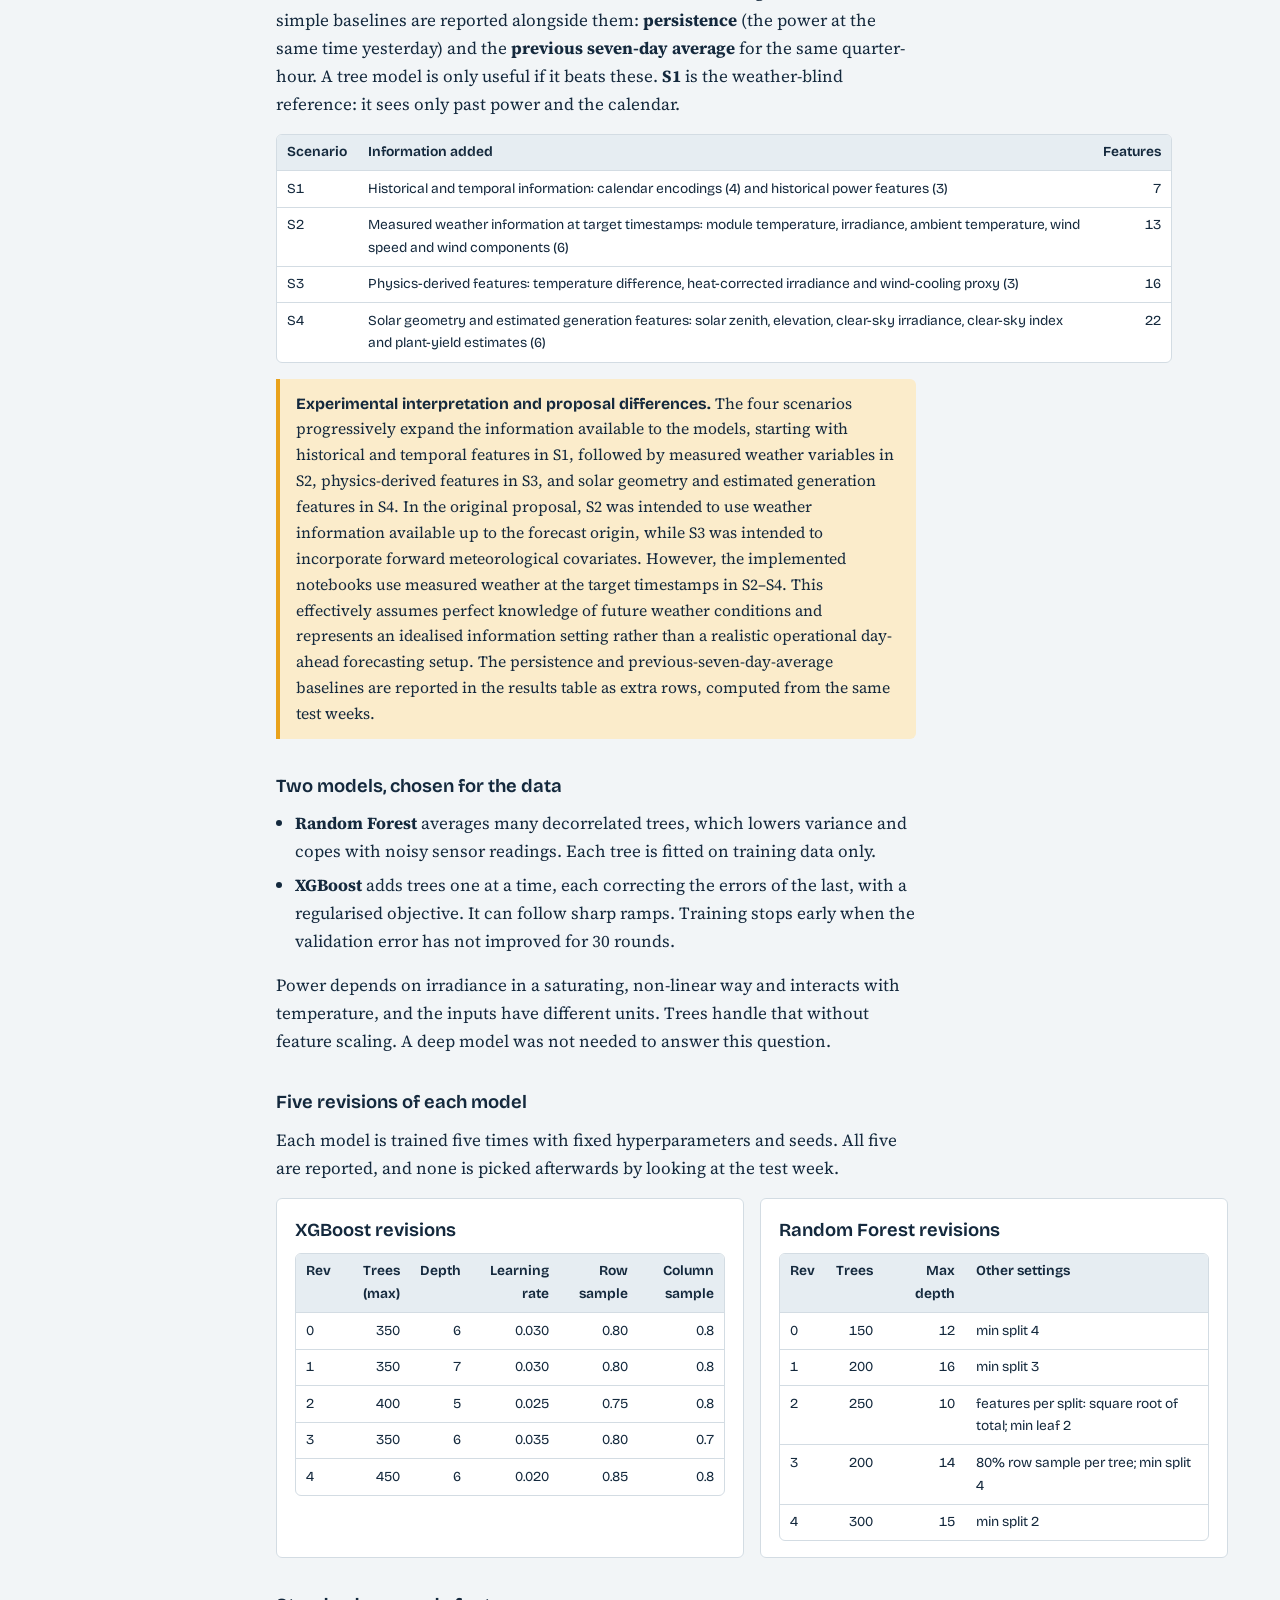
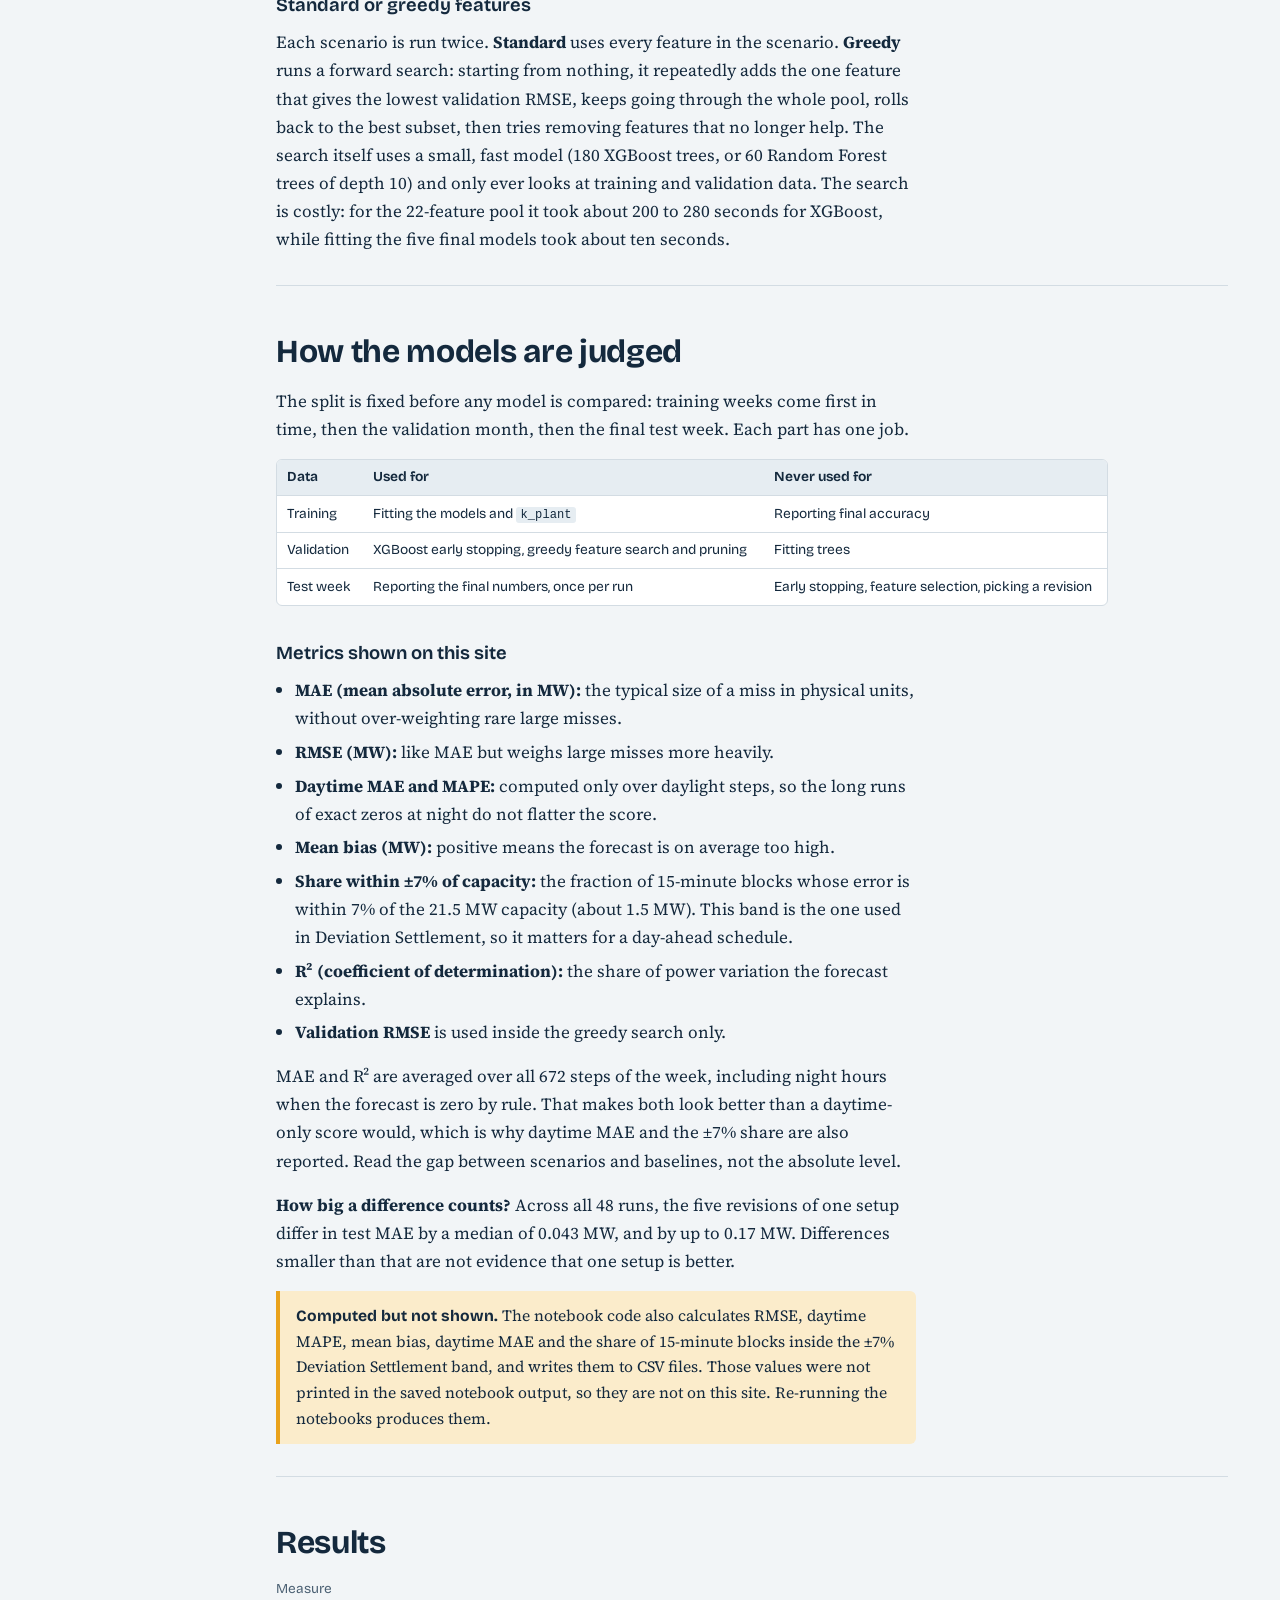
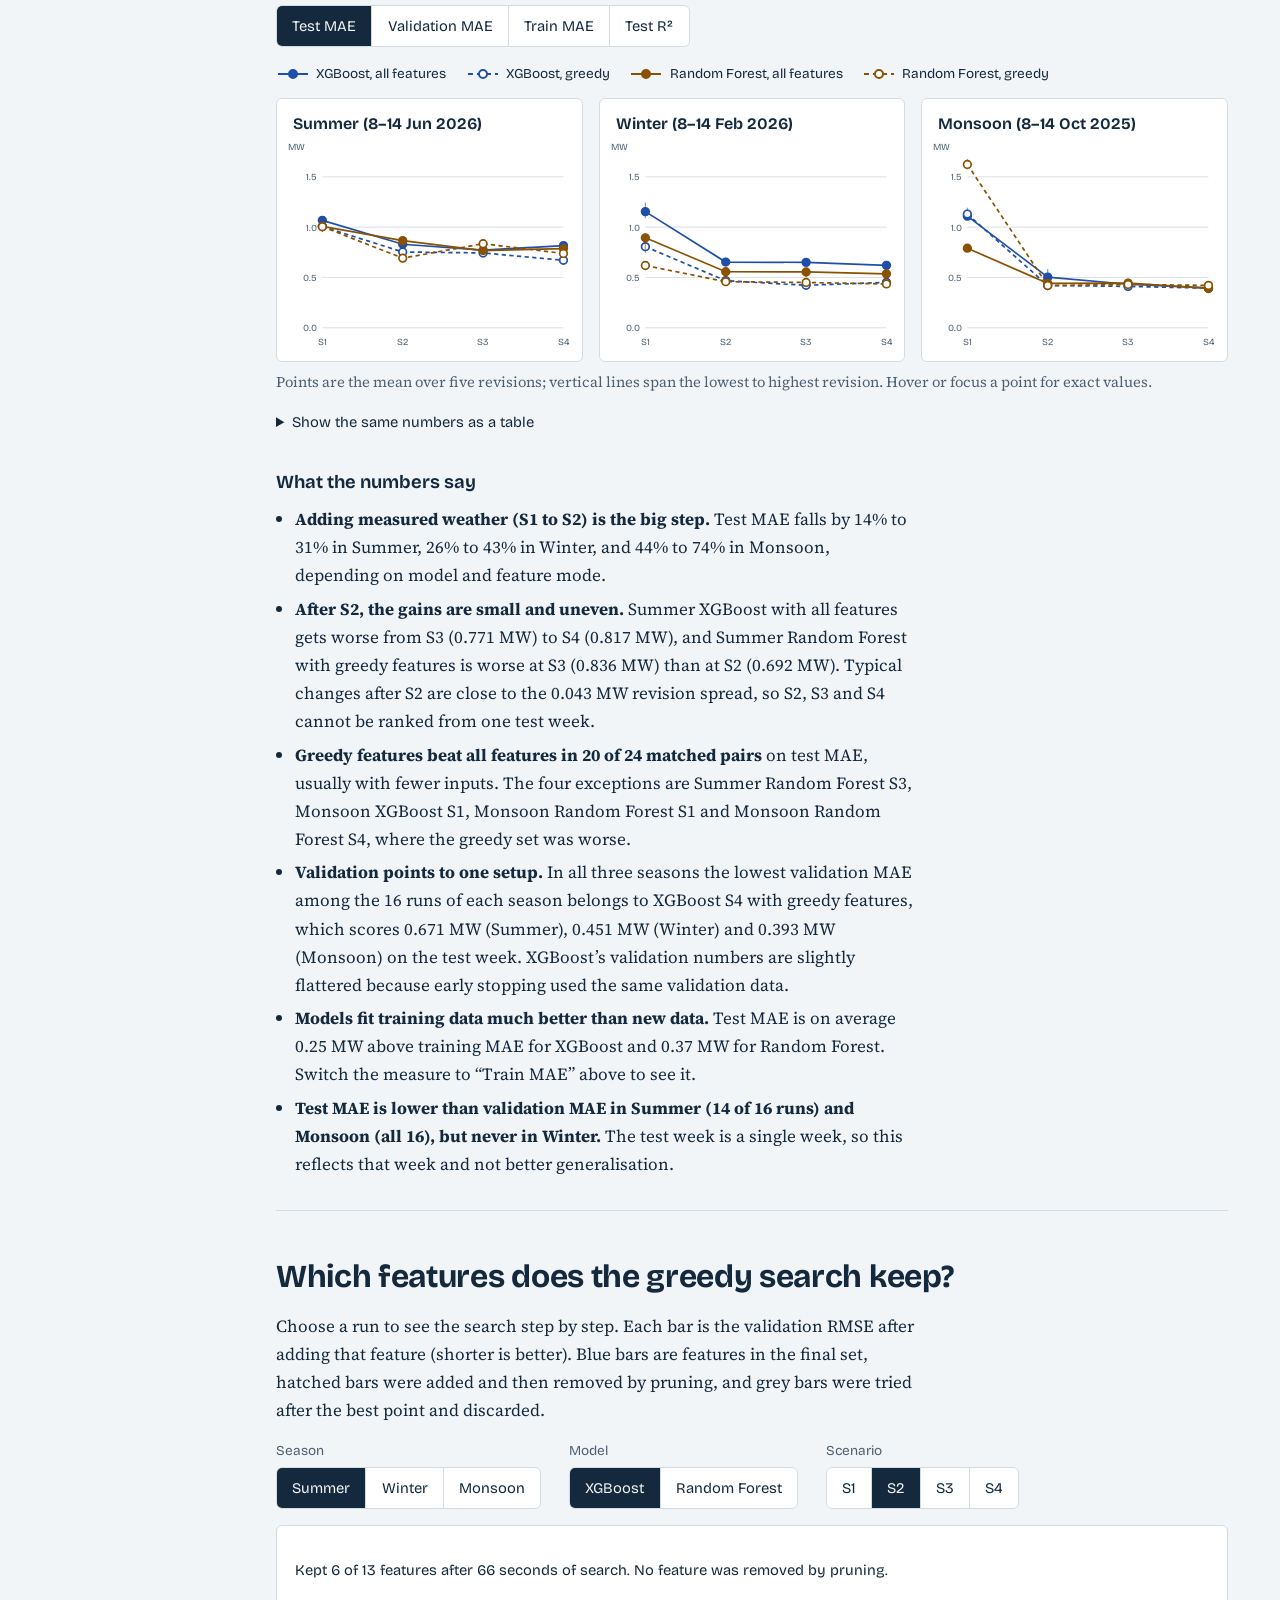
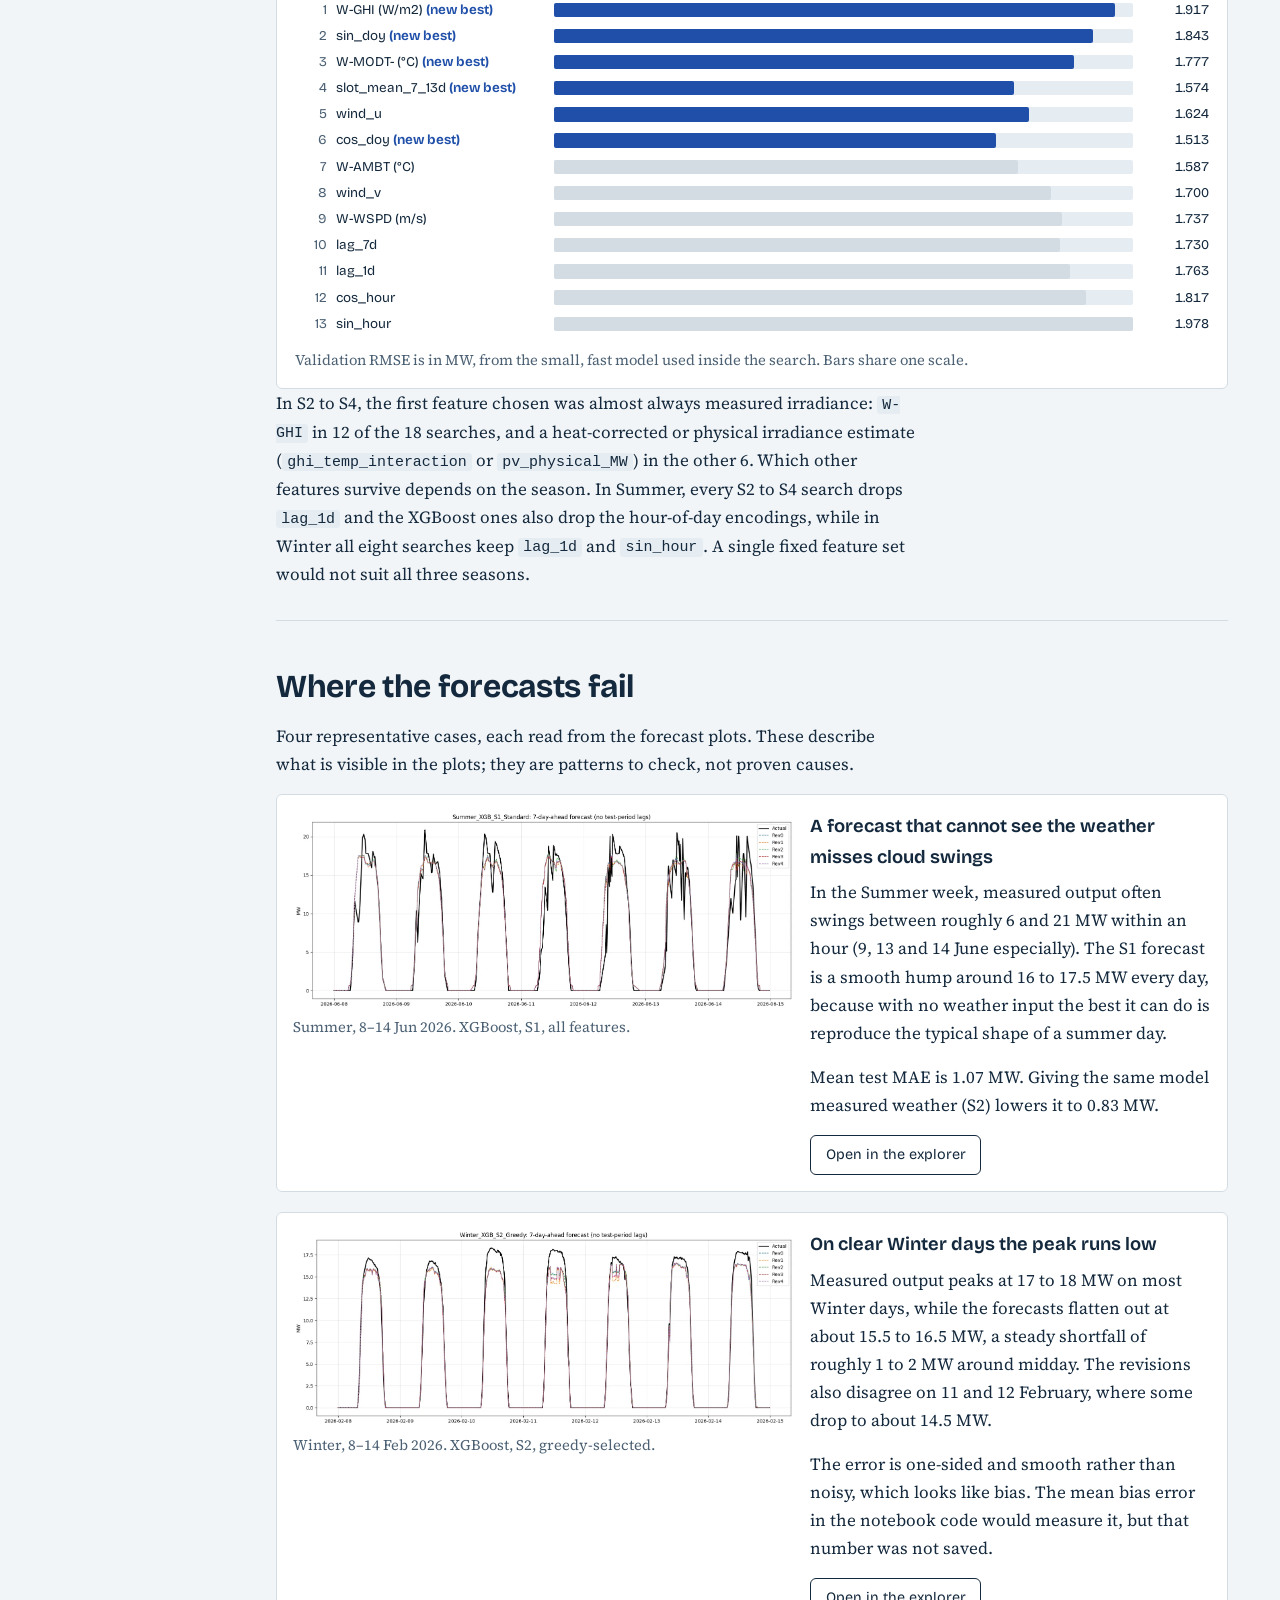
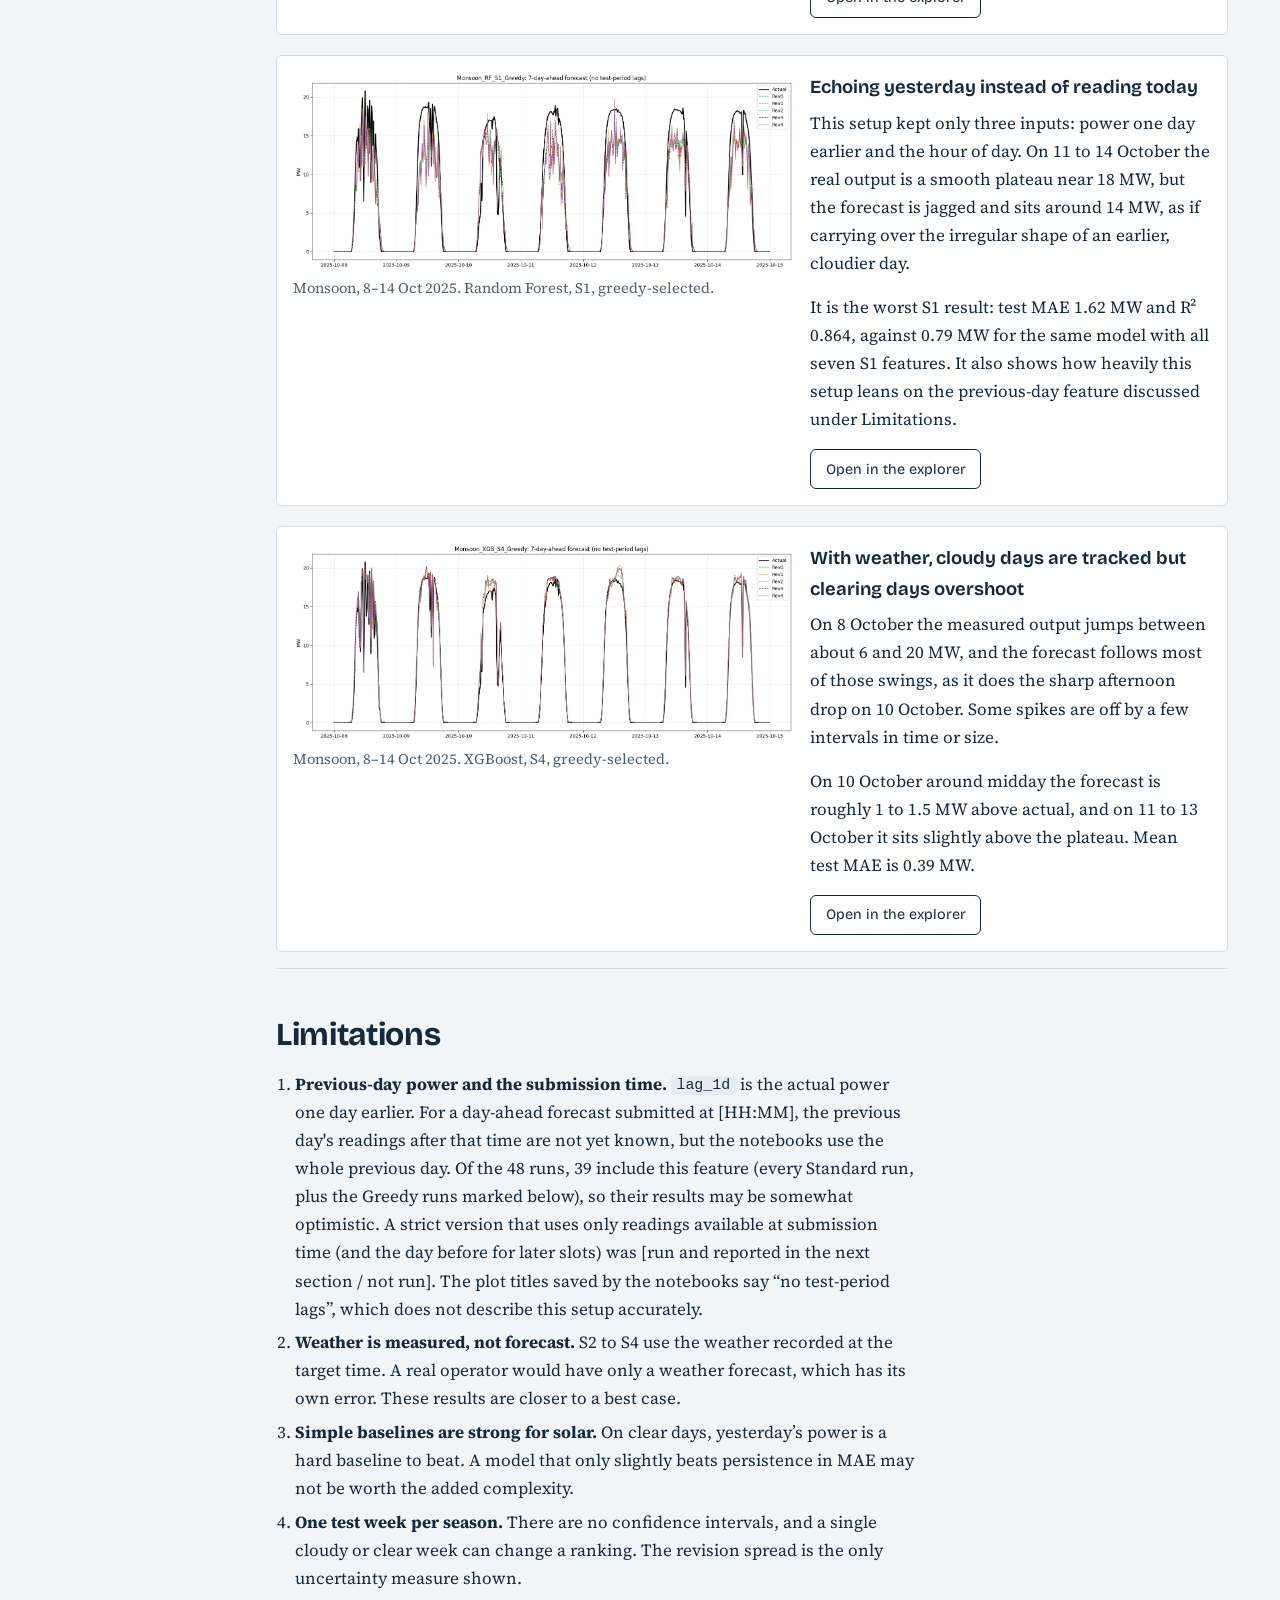
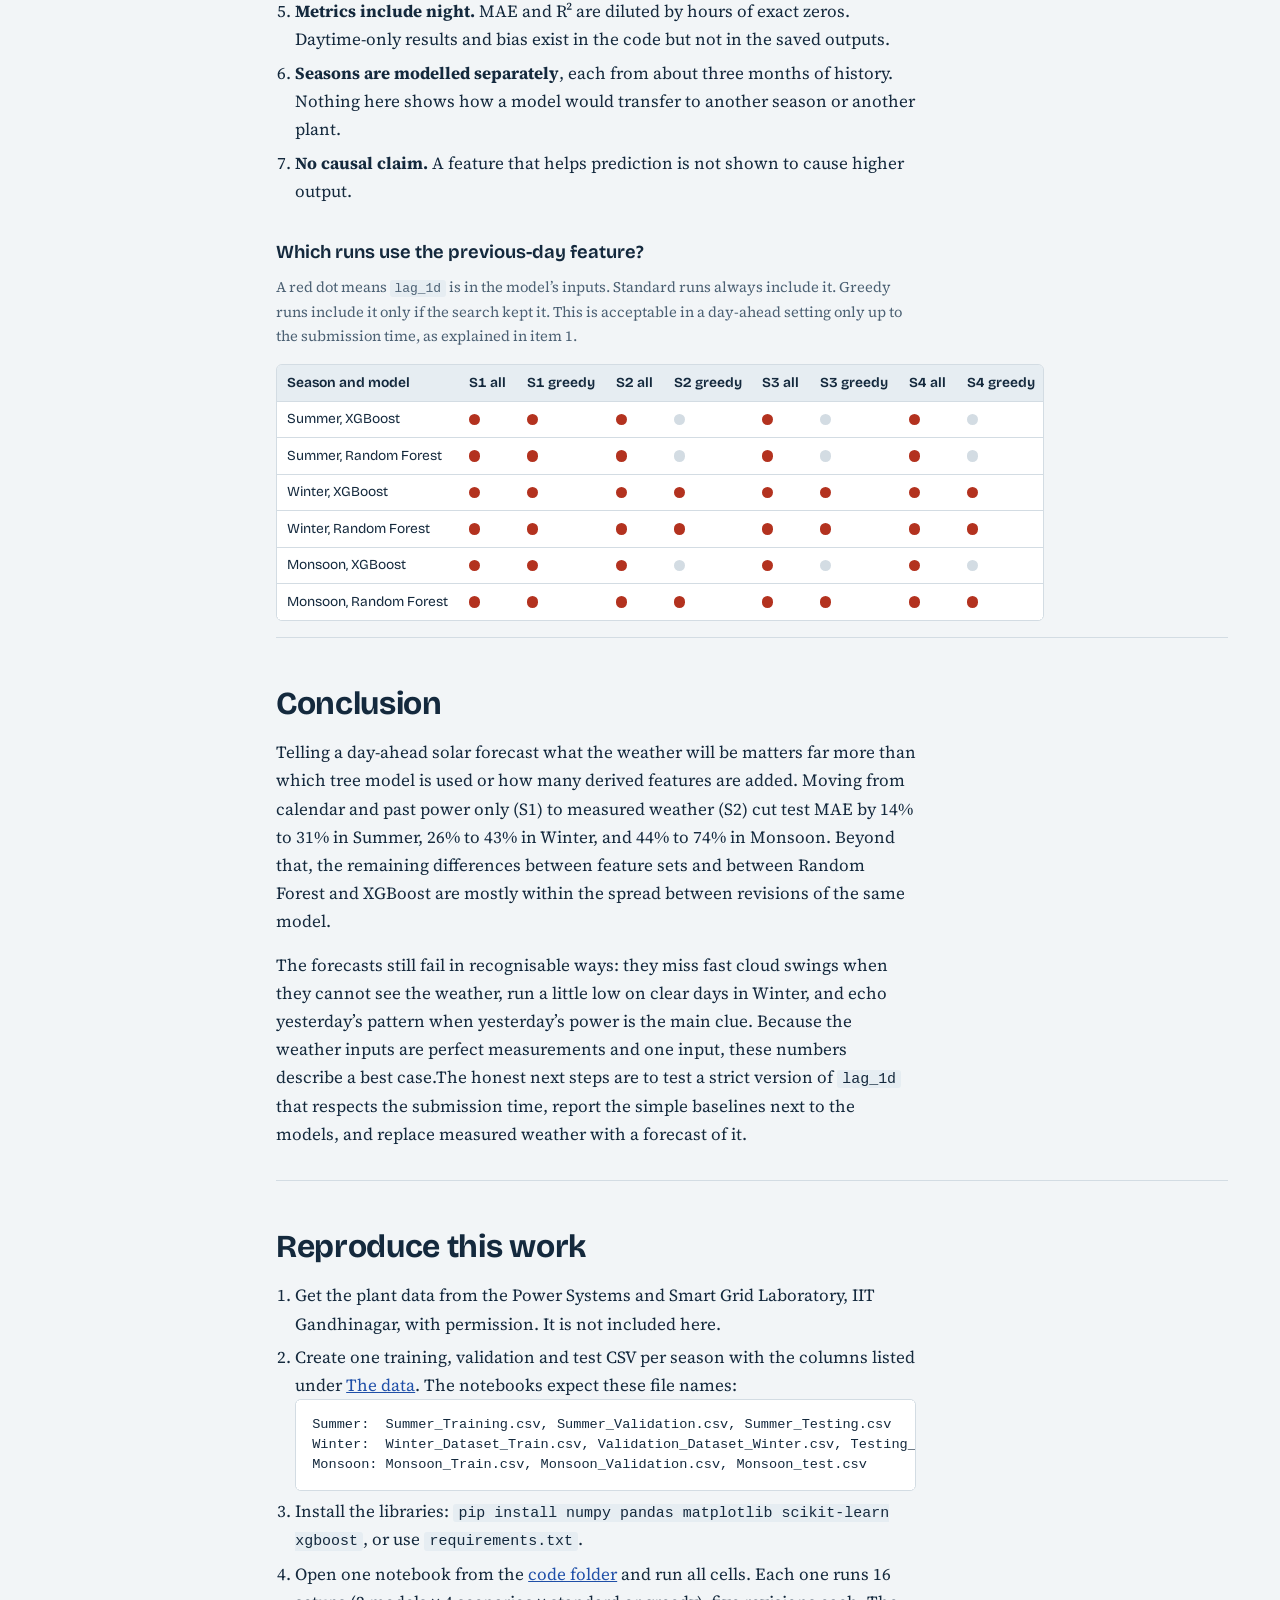
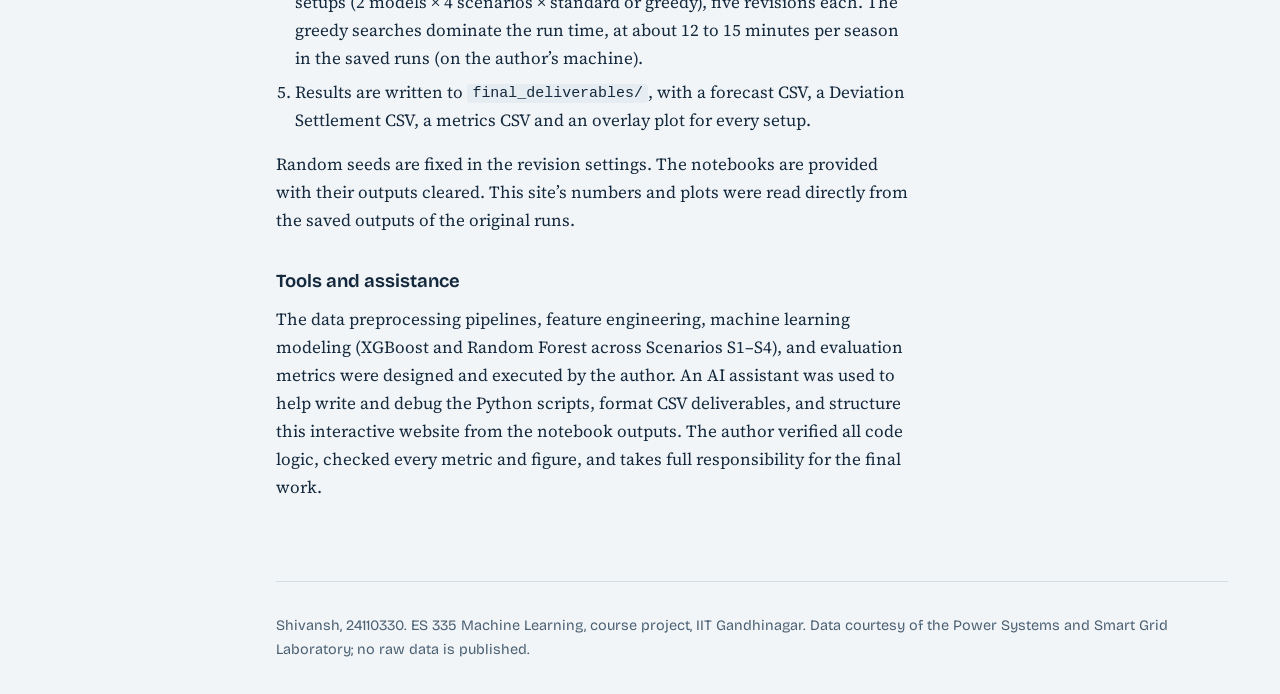
==== commit d45e821e: "Update index.html" ====
--- a/index.html
+++ b/index.html
@@ -4,7 +4,7 @@
 <meta charset="utf-8">
 <meta name="viewport" content="width=device-width, initial-scale=1">
 <title>Forecasting a 21.5 MW solar plant, Day Ahead</title>
-<meta name="description" content="ES 335 course project: Random Forest and XGBoost forecasts of a 21.5 MW solar PV plant over three seasonal test weeks, with four levels of input information.">
+<meta name="description" content="ES 335 course project: Random Forest and XGBoost forecasts of a 21.5 MW solar PV plant over three seasonal test weeks, with four levels of input information.day ahead.">
 <link rel="icon" href="data:image/svg+xml,%3Csvg xmlns='http://www.w3.org/2000/svg' viewBox='0 0 100 100'%3E%3Ctext y='.9em' font-size='90'%3E☀%3C/text%3E%3C/svg%3E">
 <link rel="preconnect" href="https://fonts.googleapis.com">
 <link rel="preconnect" href="https://fonts.gstatic.com" crossorigin>
@@ -33,9 +33,9 @@
 <main id="main">
 
 <section class="first hero" aria-labelledby="h-top">
-  <h1 id="h-top">Forecasting a 21.5 MW Solar PV Plant: Week-Ahead Forecasting Across Seasonal Climates</h1>
+  <h1 id="h-top">Forecasting a 21.5 MW Solar PV Plant: Day-Ahead Forecasting</h1>
   <p class="byline">Shivansh, Roll number 24110330. ES 335 Machine Learning course project, working solo.</p>
-  <p class="lead">A grid operator has to commit to a week of solar output before the weather arrives. This project asks how much a Random Forest or XGBoost forecast improves as it is given more information, and where it still fails. Pick a season, a model and a level of information below, and compare the forecast with what the plant actually produced.</p>
+  <p class="lead">A grid operator has to commit to tomorrow’s solar output (day-ahead schedule) before the weather arrives. This project asks how much a Random Forest or XGBoost forecast improves as it is given more information, and where it still fails. Pick a season, a model and a level of information below, and compare the forecast with what the plant actually produced.</p>
 </section>
 
 <section id="explorer" class="first" style="padding-top:0;border-top:0" aria-labelledby="h-explorer">
@@ -65,11 +65,11 @@
 <section id="question" aria-labelledby="h-question">
   <h2 id="h-question">The question</h2>
   <div class="prose">
-    <p>How accurately can tree-based ensembles forecast one week of solar power for a single utility plant, how does accuracy change as the model is given more information, and what kind of weather makes the forecast fail?</p>
+    <p>How accurately can tree-based ensembles forecast solar power one day ahead, over a seven-day test week for a single utility plant, how does accuracy change as the model is given more information, and what kind of weather makes the forecast fail?</p>
     <ul>
       <li><strong>One row:</strong> one 15-minute reading from the plant’s SCADA logger (timestamp, power, module temperature, irradiance, air temperature, wind direction, wind speed).</li>
       <li><strong>Target:</strong> real power output, <code>Act. Power (MW)</code>, between 0 and the 21.5 MW installed capacity.</li>
-      <li><strong>When the prediction is made:</strong> once, at the start of the week, for all 672 quarter-hour steps of the next seven days. There is no re-forecasting during the week.</li>
+      <li><strong>When the prediction is made:</strong> nce per day, for the next 96 quarter-hour steps. The test week is seven separate day-ahead forecasts. There is no re-forecasting during the week.</li>
       <li><strong>What is available then:</strong> depends on the scenario, from past power and the calendar only (S1) up to measured weather and sun position at each target time (S2 to S4). The scenarios are defined in <a href="#methods">Baseline and methods</a>.</li>
       <li><strong>What the results can claim:</strong> how these models behaved on one plant in three specific test weeks. They show association, not cause, and they do not show how the models would do in other years, at other plants, or with a real weather forecast.</li>
     </ul>
@@ -79,7 +79,7 @@
 <section id="data" aria-labelledby="h-data">
   <h2 id="h-data">The data</h2>
   <div class="prose">
-    <p>The data are SCADA logs from a 21.5 MW grid-connected solar plant in western India (western India). They were shared by the Power Systems and Smart Grid Laboratory at IIT Gandhinagar, with permission from Prof. Naran M. Pindoriya, for this course project. The logs are proprietary, so <strong>no raw data is published on this site or in the repository</strong>. Only model outputs, plots and summary numbers are shown.</p>
+<p>The data are SCADA logs from a 21.5 MW grid-connected solar plant in western India. They were shared by … the Power Systems and Smart Grid Laboratory at IIT Gandhinagar, with permission from Prof. Naran M. Pindoriya, for this course project. The logs are proprietary, so <strong>no raw data is published on this site or in the repository</strong>. Only model outputs, plots and summary numbers are shown.</p>
   </div>
   <div class="tablewrap" style="max-width:46rem"><table>
     <thead><tr><th>Column</th><th>Meaning</th><th>Unit</th></tr></thead>
@@ -93,7 +93,7 @@
     </tbody></table></div>
   <div class="prose">
     <h3>How the data is split</h3>
-    <p>Each season has its own training, validation and test file, and the three are cut in time order, never shuffled. The proposal planned about 85 to 86 days for training, a one-month validation window and a seven-day test week. The notebooks do not print exact row counts, so those planned sizes are the ones quoted here.</p>
+    <p>Each season has its own training, validation and test file, and the three are cut in time order, never shuffled. The proposal planned about 85 to 86 days for training, a one-month validation window and a seven-day test week.</p>
   </div>
   <div class="tablewrap" style="max-width:46rem"><table>
     <thead><tr><th>Season</th><th>Test week (672 steps)</th><th>Role of the week</th></tr></thead>
@@ -127,7 +127,7 @@
       <li><strong>Post-process predictions.</strong> Clip to 0 to 21.5 MW and set the forecast to zero between 20:00 and 05:30, a fixed clock rule rather than something the model learns.</li>
     </ol>
     <p>No scaling or imputation is applied. Trees split on thresholds, so rescaling a feature does not change them, and leaving gaps empty means there is nothing to fit on test data. The one learned preprocessing step, <code>k_plant</code>, uses training rows only.</p>
-    <div class="note alert"><strong>One leakage exception.</strong> <code>lag_1d</code> is computed over the whole time axis, so for days 2 to 7 of a test week it holds the actual power of the previous test day. That is not available when a 7-day-ahead forecast is issued. The details and how many runs are affected are in <a href="#limitations">Limitations</a>.</div>
+    <div class="note alert"><strong>One leakage exception.</strong> <code>lag_1d</code> is the previous day’s actual power. For a day-ahead forecast this is allowed, if the forecast is issued after that day’s power is known. Slots after the submission time on the previous day would not be known. This is assessed under <a href="#limitations">Limitations</a>.</div>
   </div>
 </section>
 
@@ -135,7 +135,7 @@
   <h2 id="h-methods">Baseline and methods</h2>
   <div class="prose">
     <h3>Four levels of information</h3>
-    <p>The same models are trained four times, each time with a larger feature set. <strong>S1 is the reference model</strong>: it sees only past power and the calendar, no weather, and every other scenario is compared against it.</p>
+<p>The same models are trained four times, each time with a larger feature set. Two simple baselines are reported alongside them: <strong>persistence</strong> (the power at the same time yesterday) and the <strong>previous seven-day average</strong> for the same quarter-hour. A tree model is only useful if it beats these. <strong>S1</strong> is the weather-blind reference: it sees only past power and the calendar.</p>
   </div>
   
 <div class="tablewrap" style="max-width:56rem">
@@ -176,9 +176,9 @@
   <strong>Experimental interpretation and proposal differences.</strong>
   The four scenarios progressively expand the information available to the models, starting with historical and temporal features in S1, followed by measured weather variables in S2, physics-derived features in S3, and solar geometry and estimated generation features in S4.
 
-  In the original proposal, S2 was intended to use weather information available up to the forecast origin, while S3 was intended to incorporate forward meteorological covariates. However, the implemented notebooks use measured weather at the target timestamps in S2–S4. This effectively assumes perfect knowledge of future weather conditions and represents an idealised information setting rather than a realistic operational week-ahead forecasting setup.
-
-  The persistence and diurnal seasonal mean baselines proposed initially have not been implemented in the reported experiments. Consequently, S1 serves as the historical-feature reference configuration, not as a substitute for these conventional forecasting baselines.
+  In the original proposal, S2 was intended to use weather information available up to the forecast origin, while S3 was intended to incorporate forward meteorological covariates. However, the implemented notebooks use measured weather at the target timestamps in S2–S4. This effectively assumes perfect knowledge of future weather conditions and represents an idealised information setting rather than a realistic operational day-ahead forecasting setup.
+
+ The persistence and previous-seven-day-average baselines are reported in the results table as extra rows, computed from the same test weeks.
 </div>
 
   <!-- <div class="tablewrap" style="max-width:56rem"><table>
@@ -239,10 +239,18 @@
     <h3>Metrics shown on this site</h3>
     <ul>
       <li><strong>MAE (mean absolute error, in MW):</strong> the typical size of a miss in physical units, without over-weighting rare large misses.</li>
+<li><strong>RMSE (MW):</strong> like MAE but weighs large misses more heavily.</li>
+<li><strong>Daytime MAE and MAPE:</strong> computed only over daylight steps, so the long runs of exact zeros at night do not flatter the score.</li>
+<li><strong>Mean bias (MW):</strong> positive means the forecast is on average too high.</li>
+<li><strong>Share within ±7% of capacity:</strong> the fraction of 15-minute blocks whose error is within 7% of the 21.5 MW capacity (about 1.5 MW). This band is the one used in Deviation Settlement, so it matters for a day-ahead schedule.</li>
+<li><strong>R² (coefficient of determination):</strong> the share of power variation the forecast explains.</li>
+<li><strong>Validation RMSE</strong> is used inside the greedy search only.</li>
+      <!-- <li><strong>MAE (mean absolute error, in MW):</strong> the typical size of a miss in physical units, without over-weighting rare large misses.</li>
       <li><strong>R² (coefficient of determination):</strong> the share of power variation the forecast explains.</li>
-      <li><strong>Validation RMSE</strong> is used inside the greedy search only, because it punishes large misses more.</li>
-    </ul>
-    <p>Both MAE and R² are averaged over all 672 steps of the week, including night hours when the forecast is zero by rule. That makes both look better than a daytime-only score would, and it is why even the weather-blind S1 model has an R² above 0.86. Read the gap between scenarios, not the absolute level.</p>
+      <li><strong>Validation RMSE</strong> is used inside the greedy search only, because it punishes large misses more.</li> -->
+    </ul>
+    <!-- <p>Both MAE and R² are averaged over all 672 steps of the week, including night hours when the forecast is zero by rule. That makes both look better than a daytime-only score would, and it is why even the weather-blind S1 model has an R² above 0.86. Read the gap between scenarios, not the absolute level.</p> -->
+    <p>MAE and R² are averaged over all 672 steps of the week, including night hours when the forecast is zero by rule. That makes both look better than a daytime-only score would, which is why daytime MAE and the ±7% share are also reported. Read the gap between scenarios and baselines, not the absolute level.</p>
     <p><strong>How big a difference counts?</strong> Across all 48 runs, the five revisions of one setup differ in test MAE by a median of 0.043 MW, and by up to 0.17 MW. Differences smaller than that are not evidence that one setup is better.</p>
     <div class="note"><strong>Computed but not shown.</strong> The notebook code also calculates RMSE, daytime MAPE, mean bias, daytime MAE and the share of 15-minute blocks inside the ±7% Deviation Settlement band, and writes them to CSV files. Those values were not printed in the saved notebook output, so they are not on this site. Re-running the notebooks produces them.</div>
   </div>
@@ -296,16 +304,16 @@
   <h2 id="h-lim">Limitations</h2>
   <div class="prose">
     <ol>
-      <li><strong>The previous-day power feature leaks test data.</strong> <code>lag_1d</code> is the power one day earlier. For days 2 to 7 of the test week, that is actual power from inside the test week, which would not exist when a 7-day forecast is issued. Of the 48 runs, 39 include it (every Standard run, plus the Greedy runs marked below). The size of the effect is unknown without re-running. Because S1 depends on past power the most, S1 is probably flattered, so the S1-to-S2 improvement is more likely understated than overstated. The fix is to drop <code>lag_1d</code> and re-run. The plot titles saved by the notebook say “no test-period lags”, which is not accurate for runs that use this feature.</li>
+      <li><strong>Previous-day power and the submission time.</strong> <code>lag_1d</code> is the actual power one day earlier. For a day-ahead forecast submitted at [HH:MM], the previous day's readings after that time are not yet known, but the notebooks use the whole previous day. Of the 48 runs, 39 include this feature (every Standard run, plus the Greedy runs marked below), so their results may be somewhat optimistic. A strict version that uses only readings available at submission time (and the day before for later slots) was [run and reported in the next section / not run]. The plot titles saved by the notebooks say “no test-period lags”, which does not describe this setup accurately.</li>
       <li><strong>Weather is measured, not forecast.</strong> S2 to S4 use the weather recorded at the target time. A real operator would have only a weather forecast, which has its own error. These results are closer to a best case.</li>
-      <li><strong>Only one reference model.</strong> S1 is the only comparison point. Persistence (“same as yesterday”) and the average daily curve were proposed but are not in the notebooks, so there is no check that the tree models beat the simplest rules.</li>
+      <li><strong>Simple baselines are strong for solar.</strong> On clear days, yesterday’s power is a hard baseline to beat. A model that only slightly beats persistence in MAE may not be worth the added complexity.</li>
       <li><strong>One test week per season.</strong> There are no confidence intervals, and a single cloudy or clear week can change a ranking. The revision spread is the only uncertainty measure shown.</li>
       <li><strong>Metrics include night.</strong> MAE and R² are diluted by hours of exact zeros. Daytime-only results and bias exist in the code but not in the saved outputs.</li>
       <li><strong>Seasons are modelled separately</strong>, each from about three months of history. Nothing here shows how a model would transfer to another season or another plant.</li>
       <li><strong>No causal claim.</strong> A feature that helps prediction is not shown to cause higher output.</li>
     </ol>
     <h3>Which runs use the previous-day feature?</h3>
-    <p class="small">A red dot means <code>lag_1d</code> is in the model’s inputs. Standard runs always include it. Greedy runs include it only if the search kept it.</p>
+<p class="small">A red dot means <code>lag_1d</code> is in the model’s inputs. Standard runs always include it. Greedy runs include it only if the search kept it. This is acceptable in a day-ahead setting only up to the submission time, as explained in item 1.</p>
   </div>
   <div class="tablewrap" style="max-width:48rem"><table id="leaktable"></table></div>
 </section>
@@ -313,8 +321,8 @@
 <section id="conclusion" aria-labelledby="h-concl">
   <h2 id="h-concl">Conclusion</h2>
   <div class="prose">
-    <p>Telling a week-ahead solar forecast what the weather will be matters far more than which tree model is used or how many derived features are added. Moving from calendar and past power only (S1) to measured weather (S2) cut test MAE by 14% to 31% in Summer, 26% to 43% in Winter, and 44% to 74% in Monsoon. Beyond that, the remaining differences between feature sets and between Random Forest and XGBoost are mostly within the spread between revisions of the same model.</p>
-    <p>The forecasts still fail in recognisable ways: they miss fast cloud swings when they cannot see the weather, run a little low on clear days in Winter, and echo yesterday’s pattern when yesterday’s power is the main clue. Because the weather inputs are perfect measurements and one input leaks a day of test power, these numbers describe a best case. The honest next steps are to remove <code>lag_1d</code>, add the simple baselines, and replace measured weather with a forecast of it.</p>
+    <p>Telling a day-ahead solar forecast what the weather will be matters far more than which tree model is used or how many derived features are added. Moving from calendar and past power only (S1) to measured weather (S2) cut test MAE by 14% to 31% in Summer, 26% to 43% in Winter, and 44% to 74% in Monsoon. Beyond that, the remaining differences between feature sets and between Random Forest and XGBoost are mostly within the spread between revisions of the same model.</p>
+    <p>The forecasts still fail in recognisable ways: they miss fast cloud swings when they cannot see the weather, run a little low on clear days in Winter, and echo yesterday’s pattern when yesterday’s power is the main clue. Because the weather inputs are perfect measurements and one input, these numbers describe a best case.The honest next steps are to test a strict version of <code>lag_1d</code> that respects the submission time, report the simple baselines next to the models, and replace measured weather with a forecast of it.</p>
   </div>
 </section>
 
